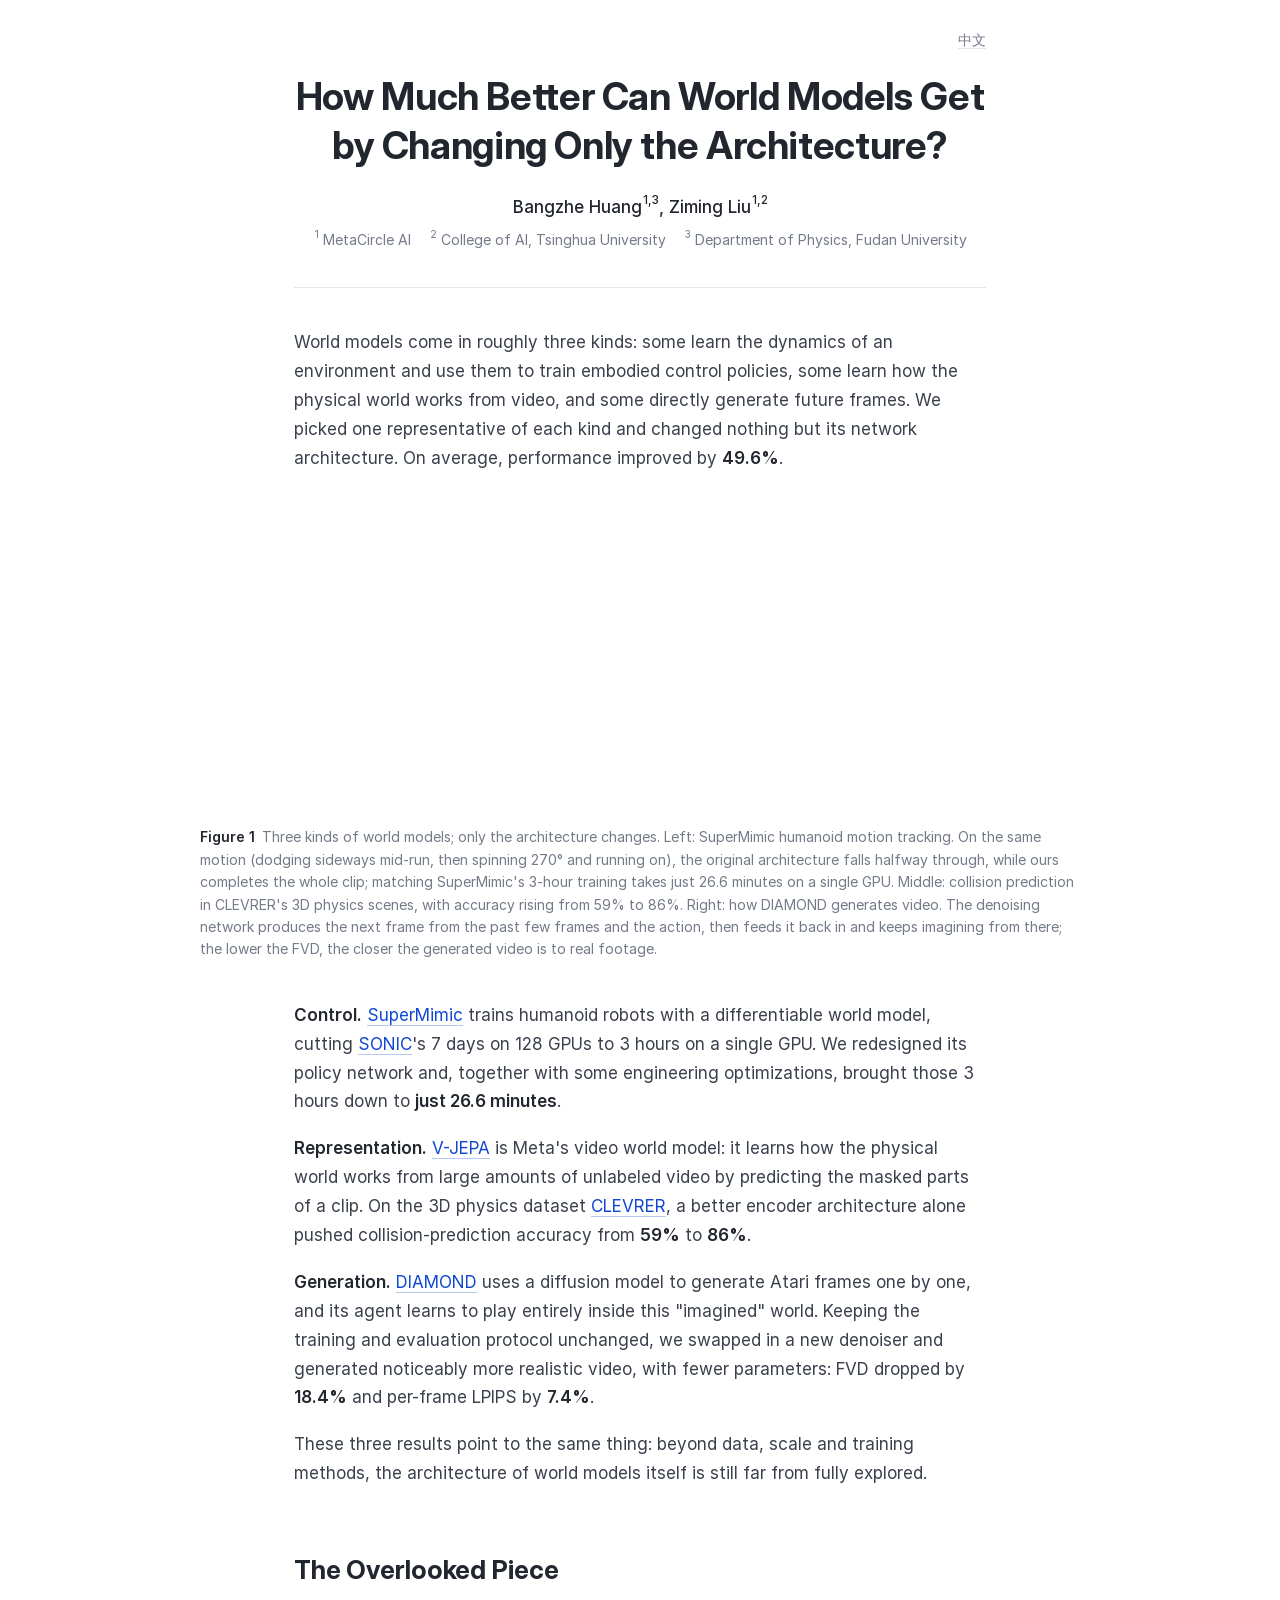
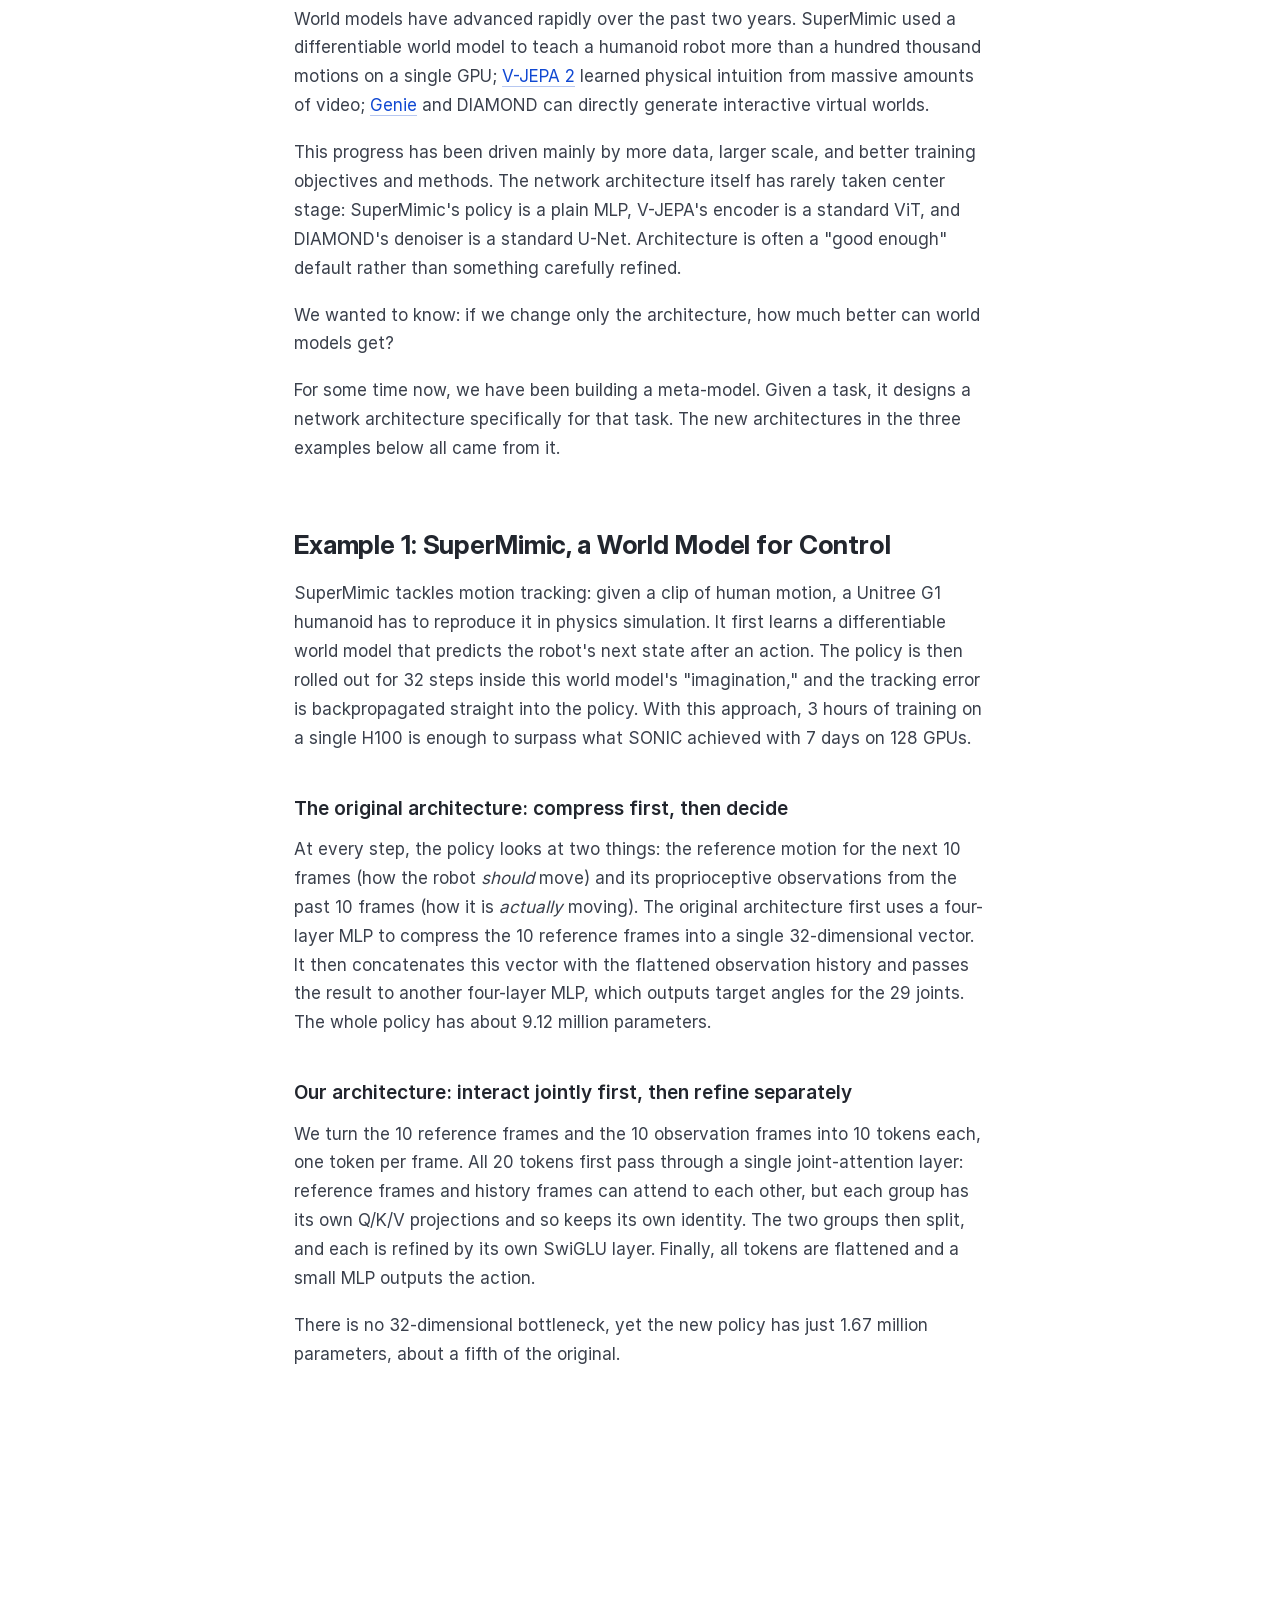
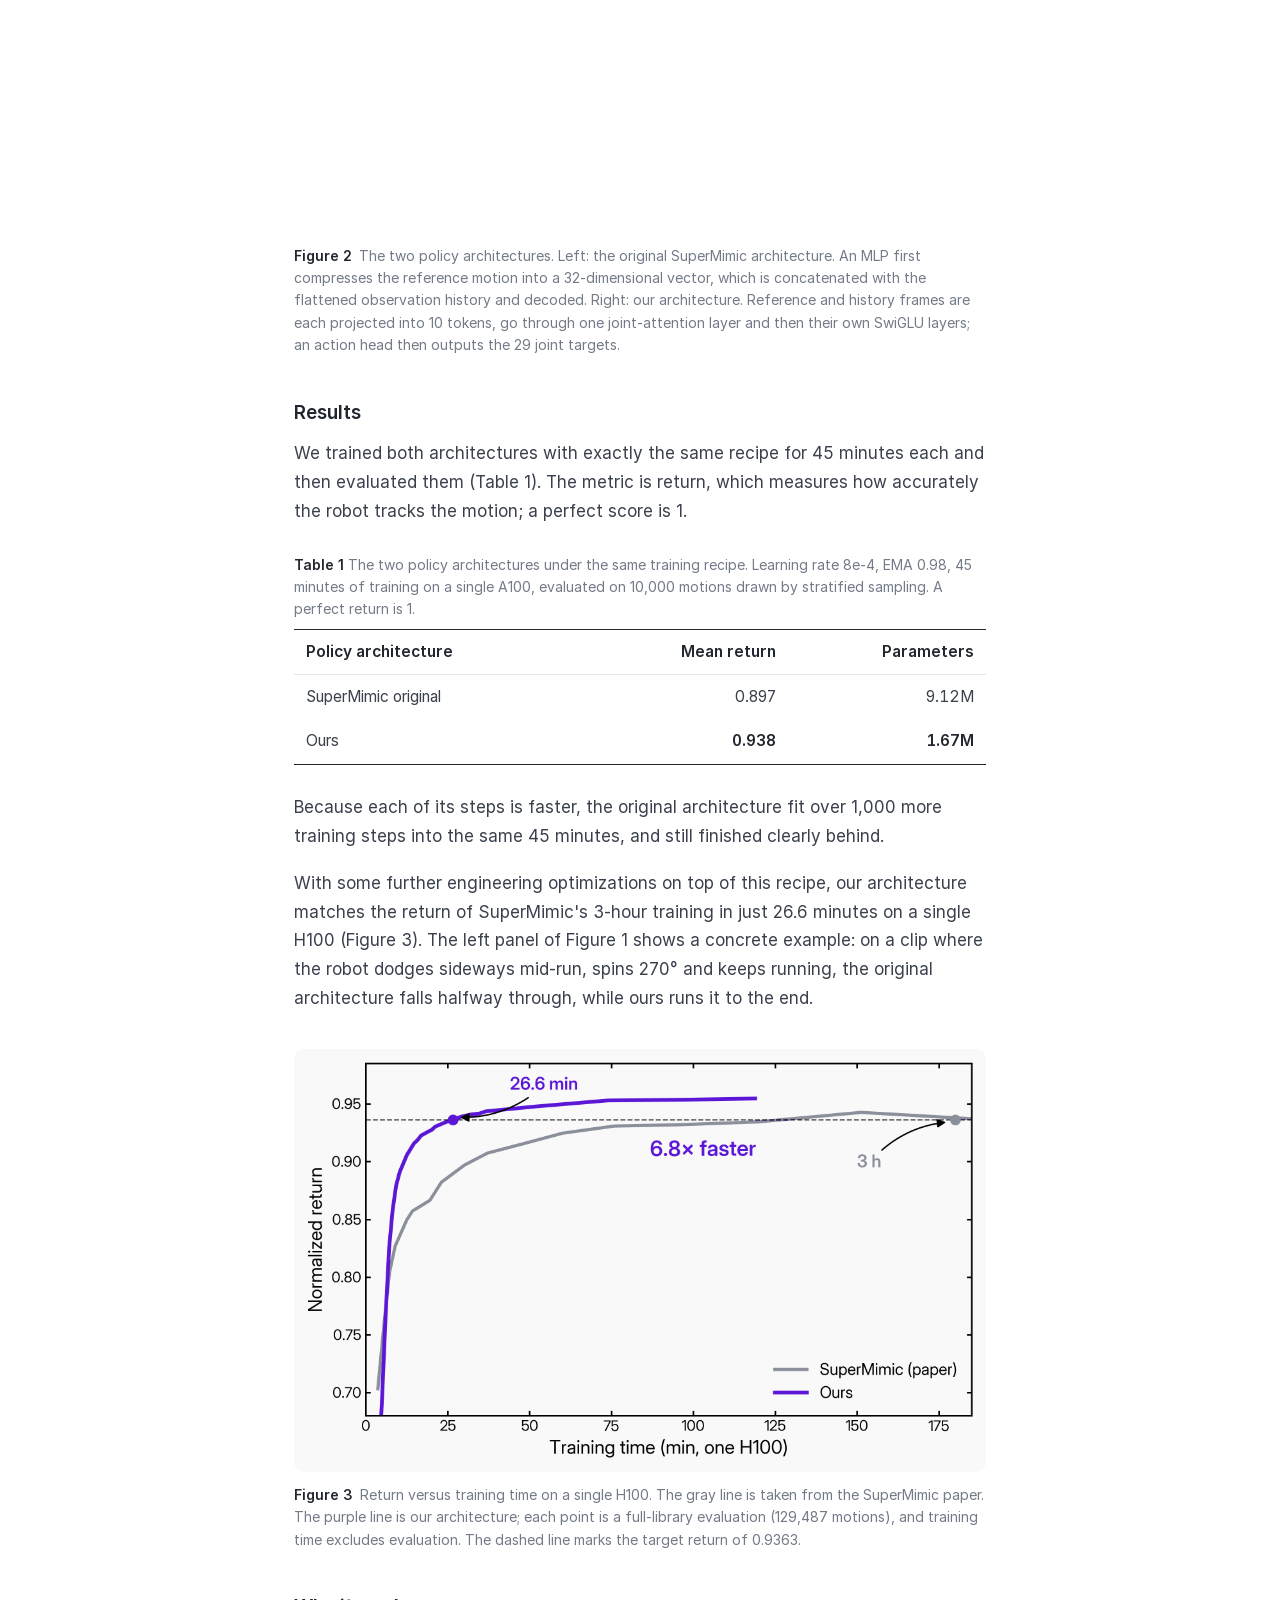
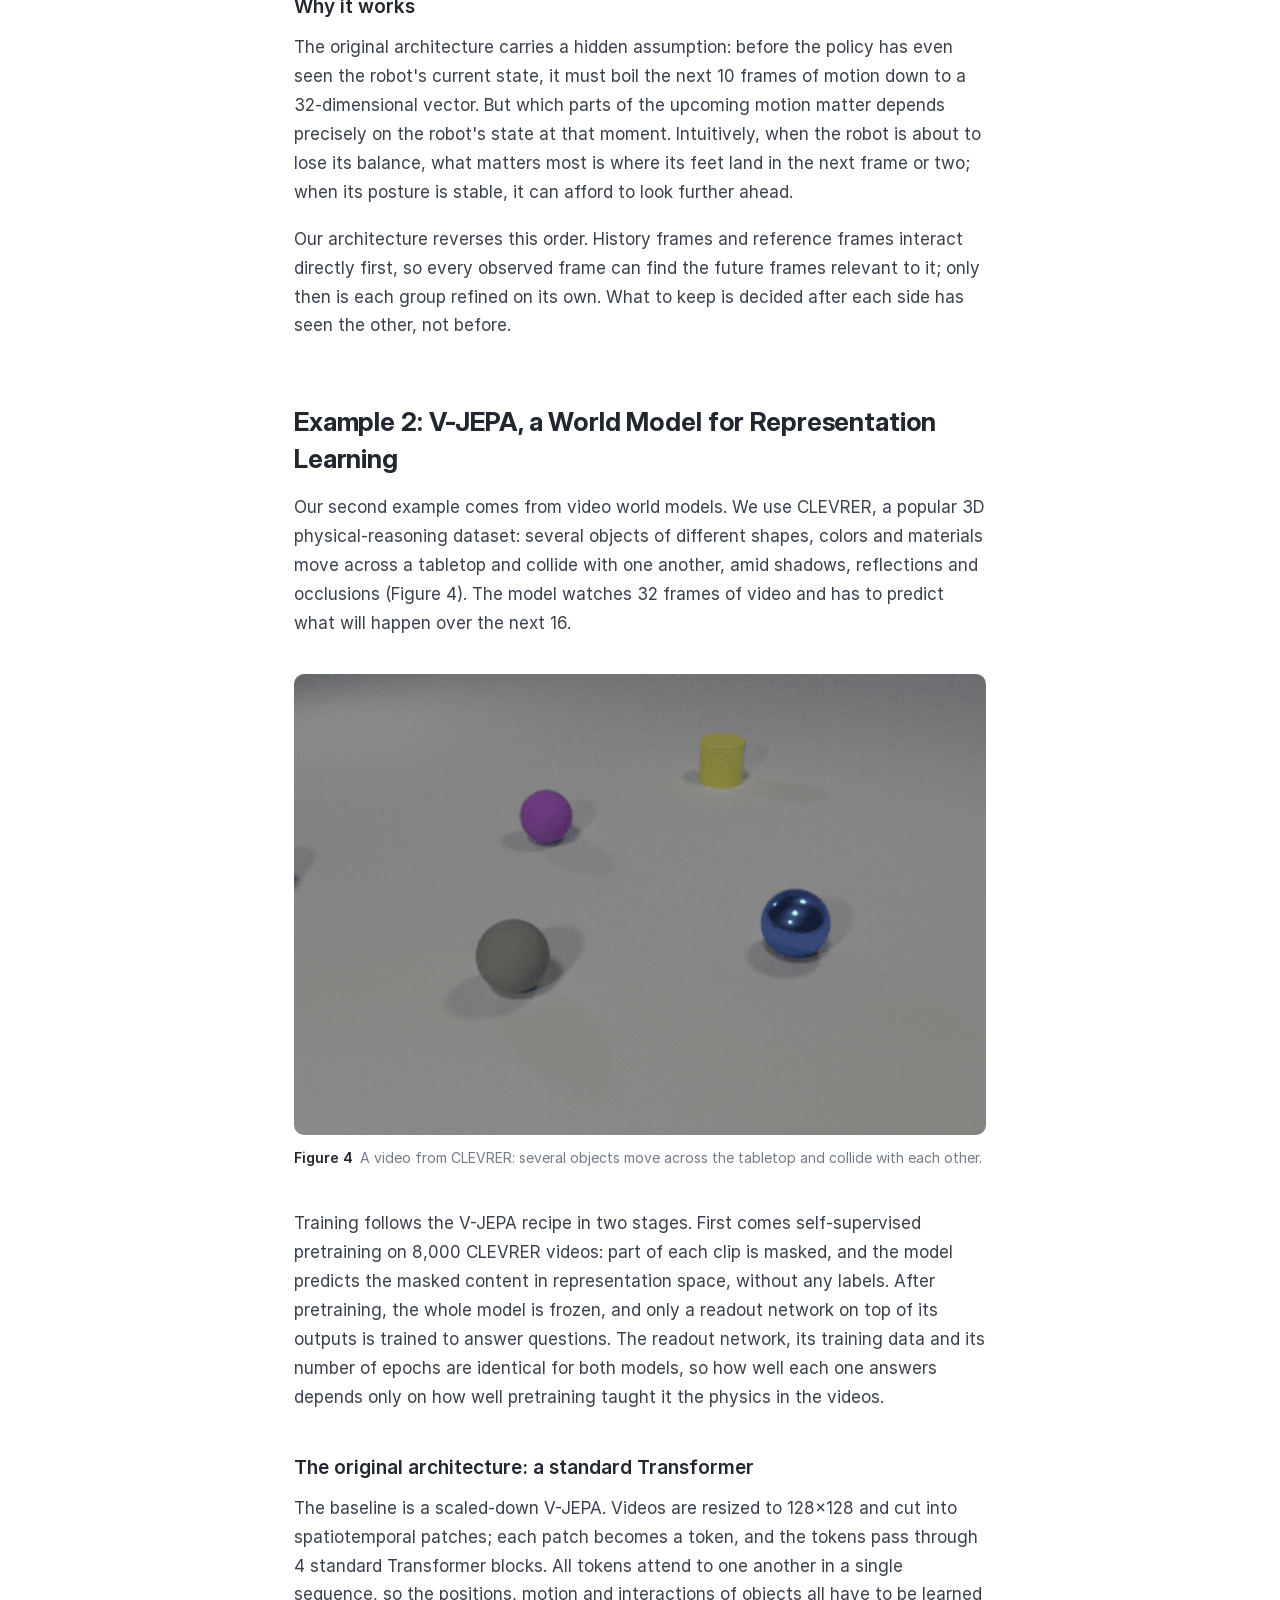
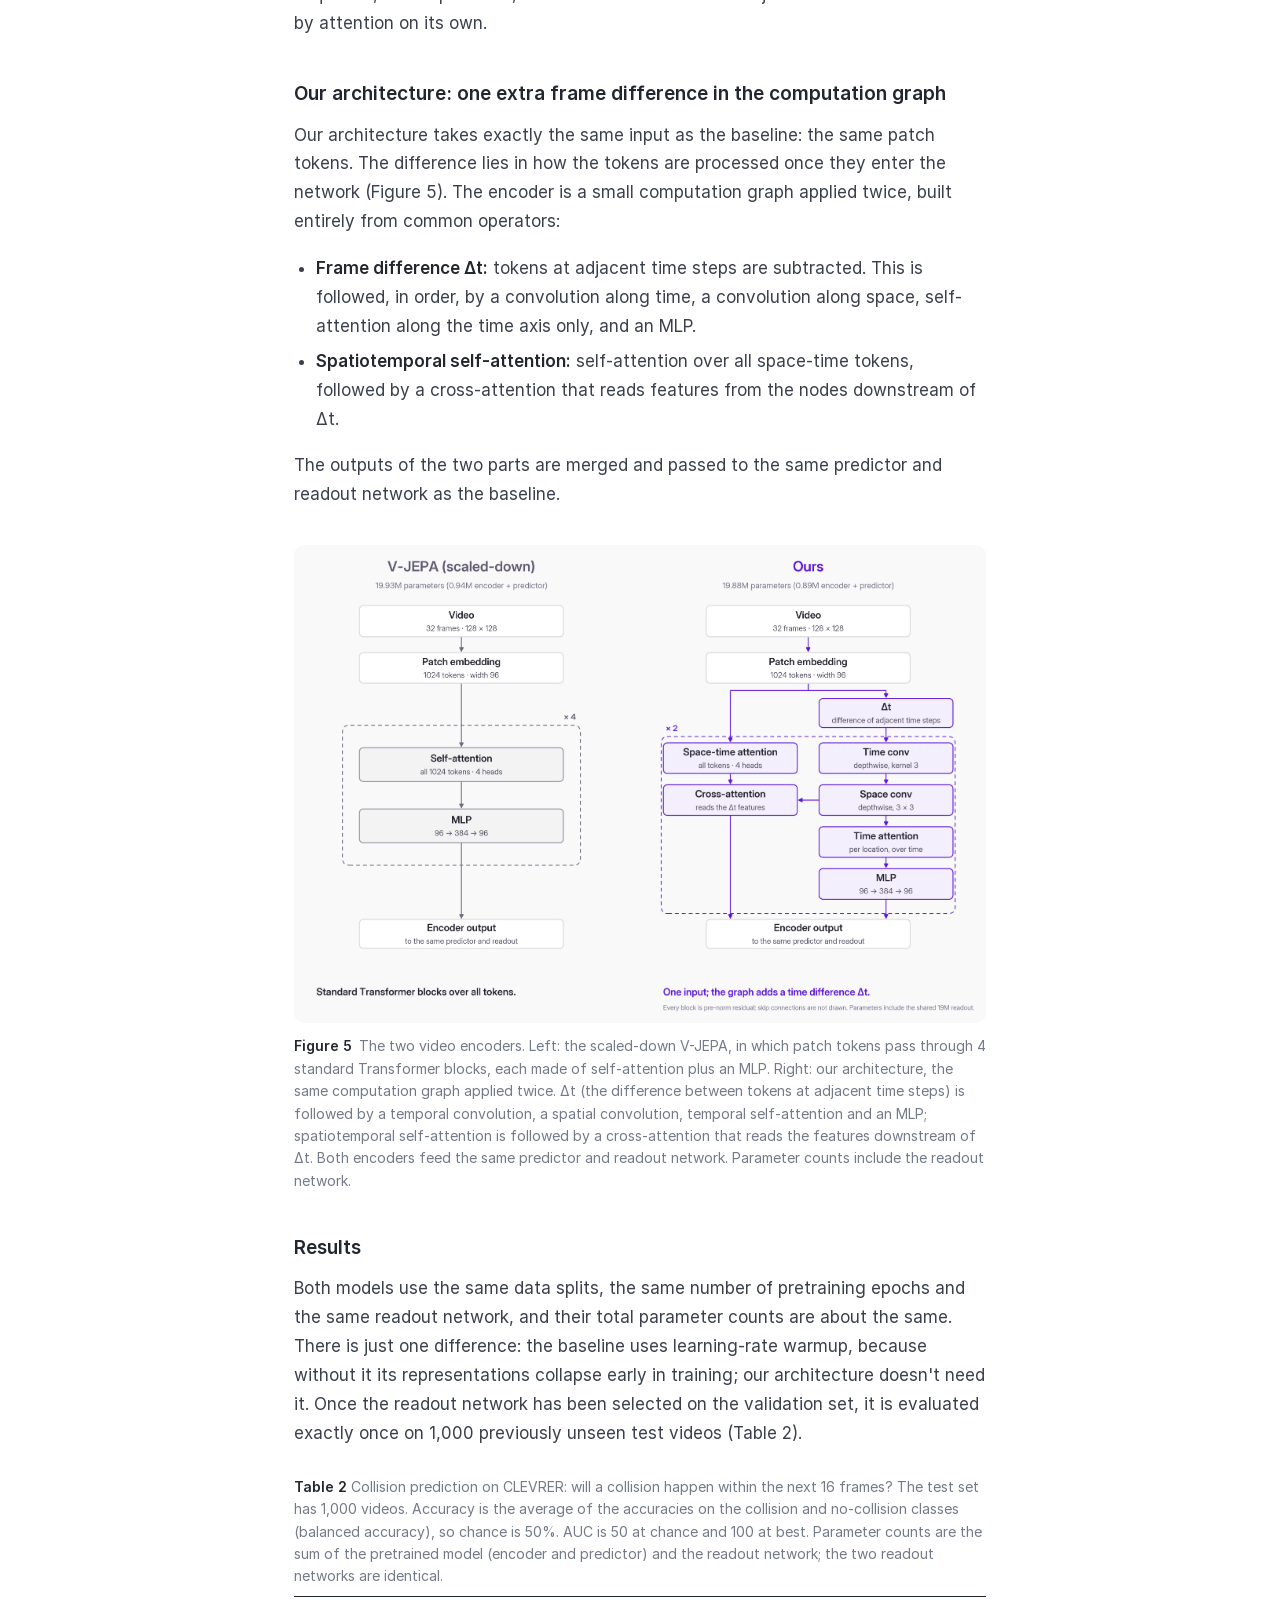
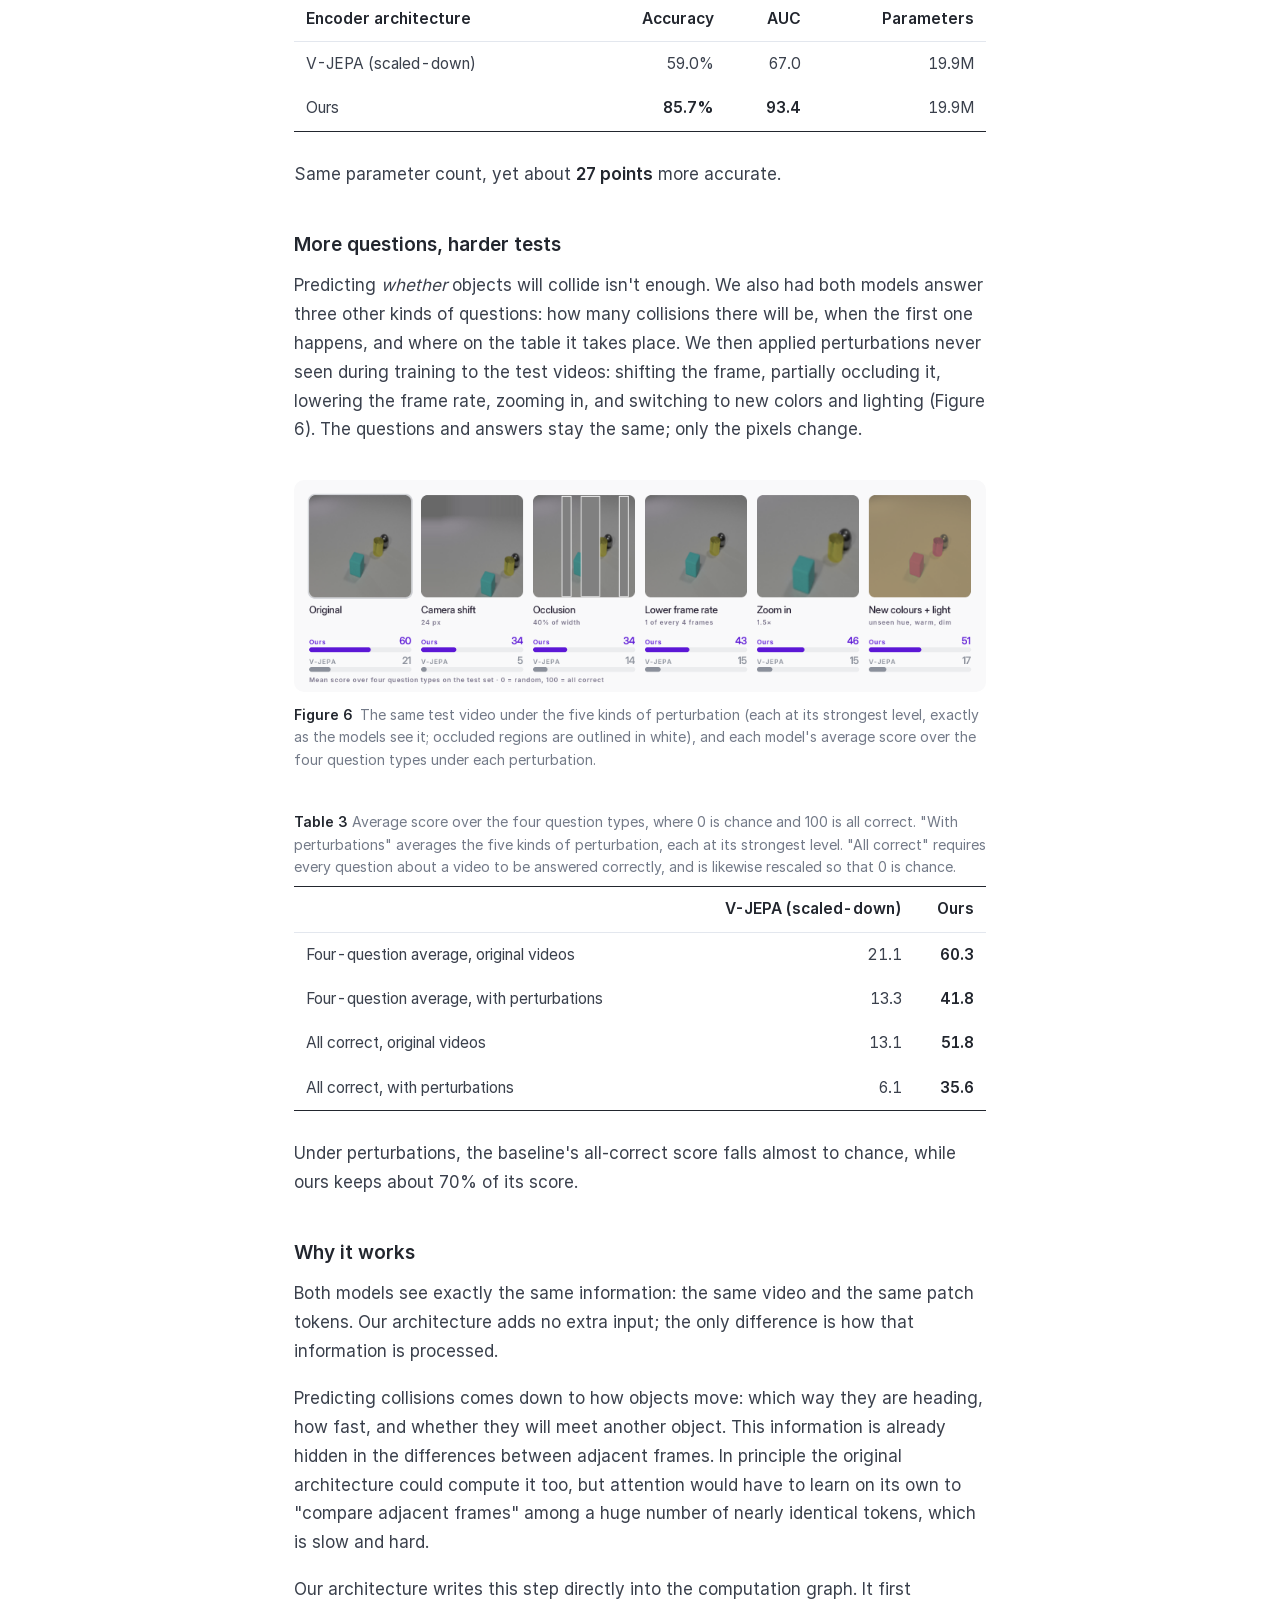
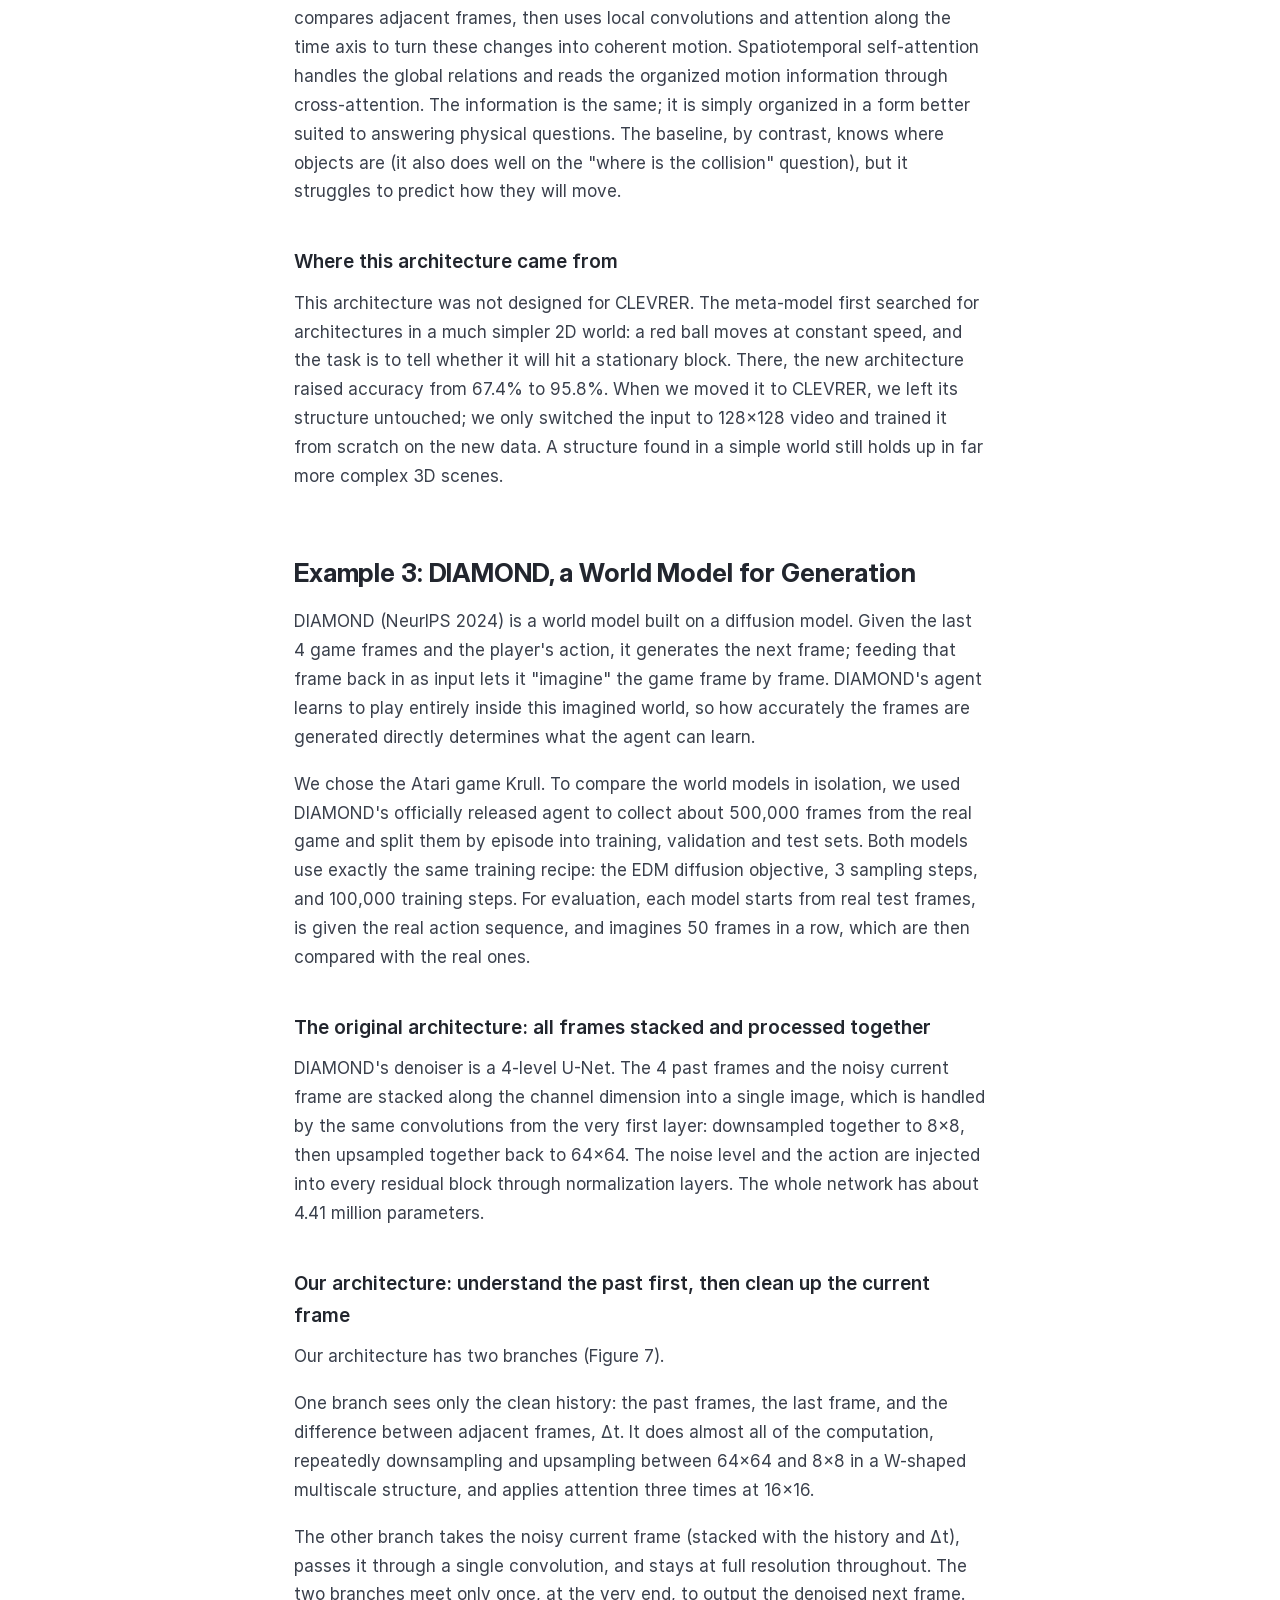
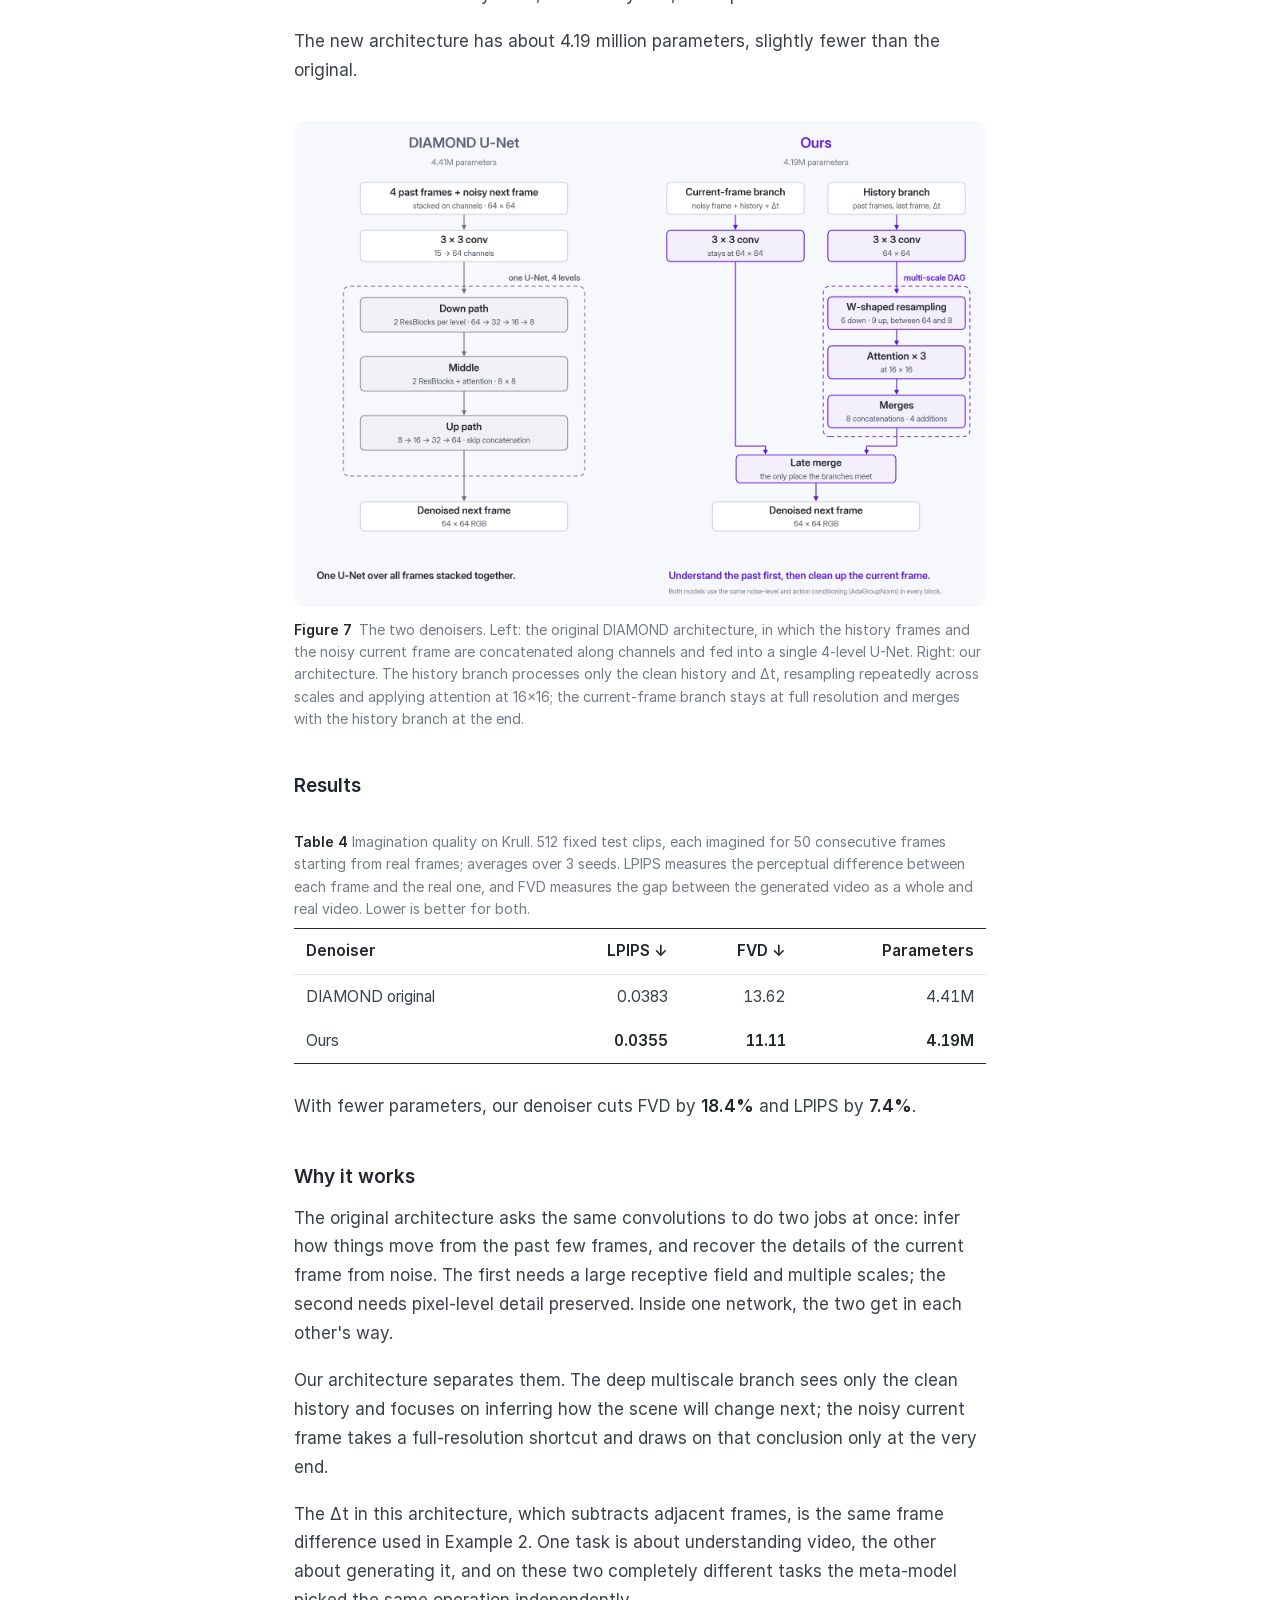
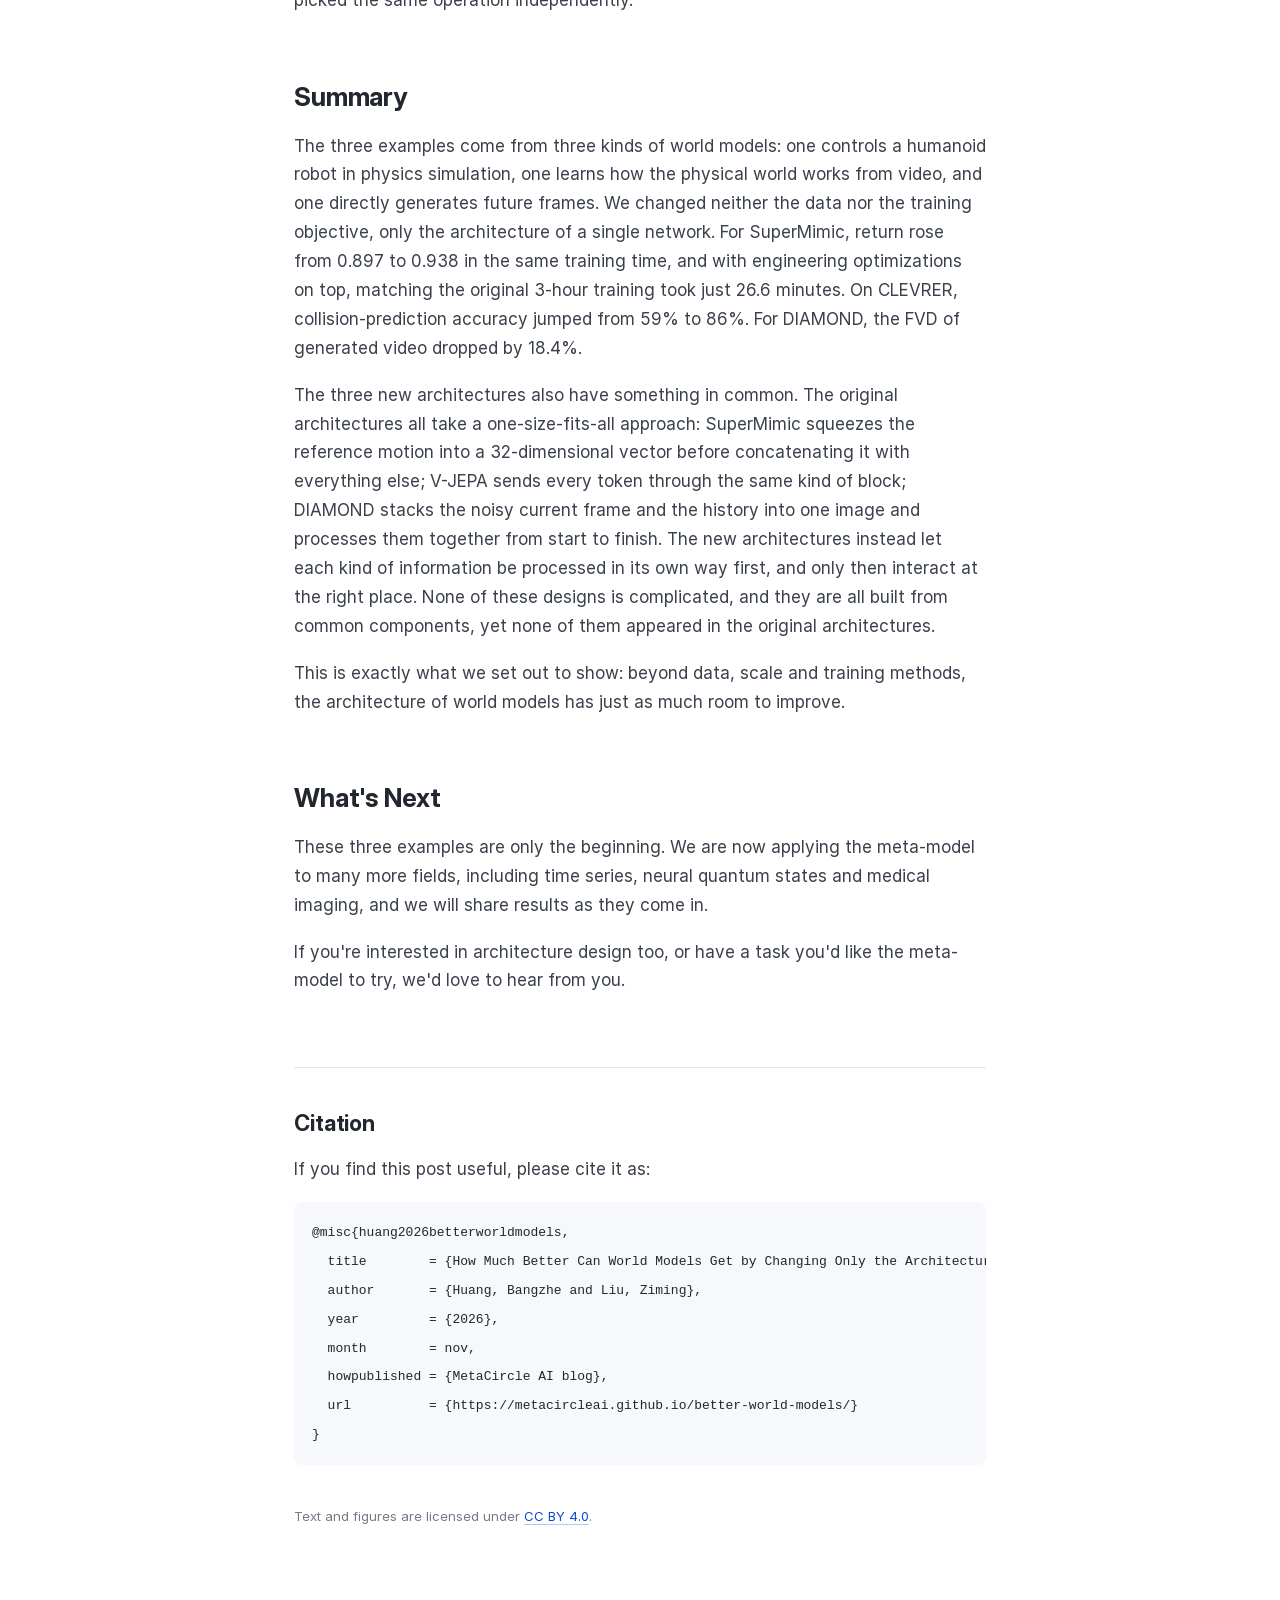
==== index.html @ 1bab460e "Publish blog: How Much Better Can World Models Get by Changing Only the Architecture?" ====
<!doctype html>
<html lang="en">
<head>
<meta charset="utf-8">
<meta name="viewport" content="width=device-width, initial-scale=1">
<title>How Much Better Can World Models Get by Changing Only the Architecture?</title>
<meta name="description" content="World models come in roughly three kinds: some learn the dynamics of an environment and use them to train embodied control policies, some learn how the…">
<link rel="canonical" href="https://metacircleai.github.io/better-world-models/">
<link rel="alternate" hreflang="en" href="https://metacircleai.github.io/better-world-models/">
<link rel="alternate" hreflang="zh-CN" href="https://metacircleai.github.io/better-world-models/zh/">
<meta property="og:type" content="article">
<meta property="og:url" content="https://metacircleai.github.io/better-world-models/">
<meta property="og:title" content="How Much Better Can World Models Get by Changing Only the Architecture?">
<meta property="og:description" content="World models come in roughly three kinds: some learn the dynamics of an environment and use them to train embodied control policies, some learn how the…">
<meta property="og:image" content="https://metacircleai.github.io/better-world-models/assets/social.png">
<meta property="og:image:width" content="1200">
<meta property="og:image:height" content="630">
<meta name="twitter:card" content="summary_large_image">
<link rel="stylesheet" href="assets/style.css">
</head>
<body>
<main class="post">
<nav class="lang-switch"><a href="zh/" hreflang="zh-CN">中文</a></nav>
<header class="post-header">
<h1>How Much Better Can World Models Get by Changing Only the Architecture?</h1>
<p class="authors">Bangzhe Huang<sup>1,3</sup>, Ziming Liu<sup>1,2</sup></p>
<p class="affils"><span><sup>1</sup> MetaCircle AI</span><span><sup>2</sup> College of AI, Tsinghua University</span><span><sup>3</sup> Department of Physics, Fudan University</span></p>
</header>
<p>World models come in roughly three kinds: some learn the dynamics of an environment and use them to train embodied control policies, some learn how the physical world works from video, and some directly generate future frames. We picked one representative of each kind and changed nothing but its network architecture. On average, performance improved by <strong>49.6%</strong>.</p>
<figure class="fig wide"><picture><source media="(max-width: 900px)" srcset="figures/m/hero_cards_v1_3200.jpg"><img src="figures/hero_cards_v1_3200.png" alt="Figure 1" decoding="async"></picture><figcaption><b>Figure 1</b>&ensp;Three kinds of world models; only the architecture changes. Left: SuperMimic humanoid motion tracking. On the same motion (dodging sideways mid-run, then spinning 270° and running on), the original architecture falls halfway through, while ours completes the whole clip; matching SuperMimic&#x27;s 3-hour training takes just 26.6 minutes on a single GPU. Middle: collision prediction in CLEVRER&#x27;s 3D physics scenes, with accuracy rising from 59% to 86%. Right: how DIAMOND generates video. The denoising network produces the next frame from the past few frames and the action, then feeds it back in and keeps imagining from there; the lower the FVD, the closer the generated video is to real footage.</figcaption></figure>

<p><strong>Control.</strong> <a target="_blank" rel="noopener" href="https://arxiv.org/abs/2610.28480">SuperMimic</a> trains humanoid robots with a differentiable world model, cutting <a target="_blank" rel="noopener" href="https://arxiv.org/abs/2511.07820">SONIC</a>'s 7 days on 128 GPUs to 3 hours on a single GPU. We redesigned its policy network and, together with some engineering optimizations, brought those 3 hours down to <strong>just 26.6 minutes</strong>.</p>
<p><strong>Representation.</strong> <a target="_blank" rel="noopener" href="https://arxiv.org/abs/2404.08471">V-JEPA</a> is Meta's video world model: it learns how the physical world works from large amounts of unlabeled video by predicting the masked parts of a clip. On the 3D physics dataset <a target="_blank" rel="noopener" href="https://arxiv.org/abs/1910.01442">CLEVRER</a>, a better encoder architecture alone pushed collision-prediction accuracy from <strong>59%</strong> to <strong>86%</strong>.</p>
<p><strong>Generation.</strong> <a target="_blank" rel="noopener" href="https://arxiv.org/abs/2405.12399">DIAMOND</a> uses a diffusion model to generate Atari frames one by one, and its agent learns to play entirely inside this "imagined" world. Keeping the training and evaluation protocol unchanged, we swapped in a new denoiser and generated noticeably more realistic video, with fewer parameters: FVD dropped by <strong>18.4%</strong> and per-frame LPIPS by <strong>7.4%</strong>.</p>
<p>These three results point to the same thing: beyond data, scale and training methods, the architecture of world models itself is still far from fully explored.</p>
<h2>The Overlooked Piece</h2>
<p>World models have advanced rapidly over the past two years. SuperMimic used a differentiable world model to teach a humanoid robot more than a hundred thousand motions on a single GPU; <a target="_blank" rel="noopener" href="https://arxiv.org/abs/2506.09985">V-JEPA 2</a> learned physical intuition from massive amounts of video; <a target="_blank" rel="noopener" href="https://arxiv.org/abs/2402.15391">Genie</a> and DIAMOND can directly generate interactive virtual worlds.</p>
<p>This progress has been driven mainly by more data, larger scale, and better training objectives and methods. The network architecture itself has rarely taken center stage: SuperMimic's policy is a plain MLP, V-JEPA's encoder is a standard ViT, and DIAMOND's denoiser is a standard U-Net. Architecture is often a "good enough" default rather than something carefully refined.</p>
<p>We wanted to know: if we change only the architecture, how much better can world models get?</p>
<p>For some time now, we have been building a meta-model. Given a task, it designs a network architecture specifically for that task. The new architectures in the three examples below all came from it.</p>
<h2>Example 1: SuperMimic, a World Model for Control</h2>
<p>SuperMimic tackles motion tracking: given a clip of human motion, a Unitree G1 humanoid has to reproduce it in physics simulation. It first learns a differentiable world model that predicts the robot's next state after an action. The policy is then rolled out for 32 steps inside this world model's "imagination," and the tracking error is backpropagated straight into the policy. With this approach, 3 hours of training on a single H100 is enough to surpass what SONIC achieved with 7 days on 128 GPUs.</p>
<h3>The original architecture: compress first, then decide</h3>
<p>At every step, the policy looks at two things: the reference motion for the next 10 frames (how the robot <em>should</em> move) and its proprioceptive observations from the past 10 frames (how it is <em>actually</em> moving). The original architecture first uses a four-layer MLP to compress the 10 reference frames into a single 32-dimensional vector. It then concatenates this vector with the flattened observation history and passes the result to another four-layer MLP, which outputs target angles for the 29 joints. The whole policy has about 9.12 million parameters.</p>
<h3>Our architecture: interact jointly first, then refine separately</h3>
<p>We turn the 10 reference frames and the 10 observation frames into 10 tokens each, one token per frame. All 20 tokens first pass through a single joint-attention layer: reference frames and history frames can attend to each other, but each group has its own Q/K/V projections and so keeps its own identity. The two groups then split, and each is refined by its own SwiGLU layer. Finally, all tokens are flattened and a small MLP outputs the action.</p>
<p>There is no 32-dimensional bottleneck, yet the new policy has just 1.67 million parameters, about a fifth of the original.</p>
<figure class="fig"><picture><source media="(max-width: 900px)" srcset="figures/m/supermimic_architecture.jpg"><img src="figures/supermimic_architecture.png" alt="Figure 2" loading="lazy" decoding="async"></picture><figcaption><b>Figure 2</b>&ensp;The two policy architectures. Left: the original SuperMimic architecture. An MLP first compresses the reference motion into a 32-dimensional vector, which is concatenated with the flattened observation history and decoded. Right: our architecture. Reference and history frames are each projected into 10 tokens, go through one joint-attention layer and then their own SwiGLU layers; an action head then outputs the 29 joint targets.</figcaption></figure>

<h3>Results</h3>
<p>We trained both architectures with exactly the same recipe for 45 minutes each and then evaluated them (Table 1). The metric is return, which measures how accurately the robot tracks the motion; a perfect score is 1.</p>
<p class="table-caption"><strong>Table 1</strong> The two policy architectures under the same training recipe. Learning rate 8e-4, EMA 0.98, 45 minutes of training on a single A100, evaluated on 10,000 motions drawn by stratified sampling. A perfect return is 1.</p>
<div class="table-wrap"><table>
<thead>
<tr>
<th style="text-align: left;">Policy architecture</th>
<th style="text-align: right;">Mean return</th>
<th style="text-align: right;">Parameters</th>
</tr>
</thead>
<tbody>
<tr>
<td style="text-align: left;">SuperMimic original</td>
<td style="text-align: right;">0.897</td>
<td style="text-align: right;">9.12M</td>
</tr>
<tr>
<td style="text-align: left;">Ours</td>
<td style="text-align: right;"><strong>0.938</strong></td>
<td style="text-align: right;"><strong>1.67M</strong></td>
</tr>
</tbody>
</table></div>
<p>Because each of its steps is faster, the original architecture fit over 1,000 more training steps into the same 45 minutes, and still finished clearly behind.</p>
<p>With some further engineering optimizations on top of this recipe, our architecture matches the return of SuperMimic's 3-hour training in just 26.6 minutes on a single H100 (Figure 3). The left panel of Figure 1 shows a concrete example: on a clip where the robot dodges sideways mid-run, spins 270° and keeps running, the original architecture falls halfway through, while ours runs it to the end.</p>
<figure class="fig"><picture><source media="(max-width: 900px)" srcset="figures/m/supermimic_speed_curve.jpg"><img src="figures/supermimic_speed_curve.png" alt="Figure 3" loading="lazy" decoding="async"></picture><figcaption><b>Figure 3</b>&ensp;Return versus training time on a single H100. The gray line is taken from the SuperMimic paper. The purple line is our architecture; each point is a full-library evaluation (129,487 motions), and training time excludes evaluation. The dashed line marks the target return of 0.9363.</figcaption></figure>

<h3>Why it works</h3>
<p>The original architecture carries a hidden assumption: before the policy has even seen the robot's current state, it must boil the next 10 frames of motion down to a 32-dimensional vector. But which parts of the upcoming motion matter depends precisely on the robot's state at that moment. Intuitively, when the robot is about to lose its balance, what matters most is where its feet land in the next frame or two; when its posture is stable, it can afford to look further ahead.</p>
<p>Our architecture reverses this order. History frames and reference frames interact directly first, so every observed frame can find the future frames relevant to it; only then is each group refined on its own. What to keep is decided after each side has seen the other, not before.</p>
<h2>Example 2: V-JEPA, a World Model for Representation Learning</h2>
<p>Our second example comes from video world models. We use CLEVRER, a popular 3D physical-reasoning dataset: several objects of different shapes, colors and materials move across a tabletop and collide with one another, amid shadows, reflections and occlusions (Figure 4). The model watches 32 frames of video and has to predict what will happen over the next 16.</p>
<figure class="fig"><picture><source media="(max-width: 900px)" srcset="figures/m/clevrer_scene.gif"><img src="figures/clevrer_scene.gif" alt="Figure 4" loading="lazy" decoding="async"></picture><figcaption><b>Figure 4</b>&ensp;A video from CLEVRER: several objects move across the tabletop and collide with each other.</figcaption></figure>

<p>Training follows the V-JEPA recipe in two stages. First comes self-supervised pretraining on 8,000 CLEVRER videos: part of each clip is masked, and the model predicts the masked content in representation space, without any labels. After pretraining, the whole model is frozen, and only a readout network on top of its outputs is trained to answer questions. The readout network, its training data and its number of epochs are identical for both models, so how well each one answers depends only on how well pretraining taught it the physics in the videos.</p>
<h3>The original architecture: a standard Transformer</h3>
<p>The baseline is a scaled-down V-JEPA. Videos are resized to 128×128 and cut into spatiotemporal patches; each patch becomes a token, and the tokens pass through 4 standard Transformer blocks. All tokens attend to one another in a single sequence, so the positions, motion and interactions of objects all have to be learned by attention on its own.</p>
<h3>Our architecture: one extra frame difference in the computation graph</h3>
<p>Our architecture takes exactly the same input as the baseline: the same patch tokens. The difference lies in how the tokens are processed once they enter the network (Figure 5). The encoder is a small computation graph applied twice, built entirely from common operators:</p>
<ul>
<li><strong>Frame difference Δt:</strong> tokens at adjacent time steps are subtracted. This is followed, in order, by a convolution along time, a convolution along space, self-attention along the time axis only, and an MLP.</li>
<li><strong>Spatiotemporal self-attention:</strong> self-attention over all space-time tokens, followed by a cross-attention that reads features from the nodes downstream of Δt.</li>
</ul>
<p>The outputs of the two parts are merged and passed to the same predictor and readout network as the baseline.</p>
<figure class="fig"><picture><source media="(max-width: 900px)" srcset="figures/m/clevrer_architecture.jpg"><img src="figures/clevrer_architecture.png" alt="Figure 5" loading="lazy" decoding="async"></picture><figcaption><b>Figure 5</b>&ensp;The two video encoders. Left: the scaled-down V-JEPA, in which patch tokens pass through 4 standard Transformer blocks, each made of self-attention plus an MLP. Right: our architecture, the same computation graph applied twice. Δt (the difference between tokens at adjacent time steps) is followed by a temporal convolution, a spatial convolution, temporal self-attention and an MLP; spatiotemporal self-attention is followed by a cross-attention that reads the features downstream of Δt. Both encoders feed the same predictor and readout network. Parameter counts include the readout network.</figcaption></figure>

<h3>Results</h3>
<p>Both models use the same data splits, the same number of pretraining epochs and the same readout network, and their total parameter counts are about the same. There is just one difference: the baseline uses learning-rate warmup, because without it its representations collapse early in training; our architecture doesn't need it. Once the readout network has been selected on the validation set, it is evaluated exactly once on 1,000 previously unseen test videos (Table 2).</p>
<p class="table-caption"><strong>Table 2</strong> Collision prediction on CLEVRER: will a collision happen within the next 16 frames? The test set has 1,000 videos. Accuracy is the average of the accuracies on the collision and no-collision classes (balanced accuracy), so chance is 50%. AUC is 50 at chance and 100 at best. Parameter counts are the sum of the pretrained model (encoder and predictor) and the readout network; the two readout networks are identical.</p>
<div class="table-wrap"><table>
<thead>
<tr>
<th style="text-align: left;">Encoder architecture</th>
<th style="text-align: right;">Accuracy</th>
<th style="text-align: right;">AUC</th>
<th style="text-align: right;">Parameters</th>
</tr>
</thead>
<tbody>
<tr>
<td style="text-align: left;">V-JEPA (scaled-down)</td>
<td style="text-align: right;">59.0%</td>
<td style="text-align: right;">67.0</td>
<td style="text-align: right;">19.9M</td>
</tr>
<tr>
<td style="text-align: left;">Ours</td>
<td style="text-align: right;"><strong>85.7%</strong></td>
<td style="text-align: right;"><strong>93.4</strong></td>
<td style="text-align: right;">19.9M</td>
</tr>
</tbody>
</table></div>
<p>Same parameter count, yet about <strong>27 points</strong> more accurate.</p>
<h3>More questions, harder tests</h3>
<p>Predicting <em>whether</em> objects will collide isn't enough. We also had both models answer three other kinds of questions: how many collisions there will be, when the first one happens, and where on the table it takes place. We then applied perturbations never seen during training to the test videos: shifting the frame, partially occluding it, lowering the frame rate, zooming in, and switching to new colors and lighting (Figure 6). The questions and answers stay the same; only the pixels change.</p>
<figure class="fig"><picture><source media="(max-width: 900px)" srcset="figures/m/clevrer_ood.jpg"><img src="figures/clevrer_ood.png" alt="Figure 6" loading="lazy" decoding="async"></picture><figcaption><b>Figure 6</b>&ensp;The same test video under the five kinds of perturbation (each at its strongest level, exactly as the models see it; occluded regions are outlined in white), and each model&#x27;s average score over the four question types under each perturbation.</figcaption></figure>

<p class="table-caption"><strong>Table 3</strong> Average score over the four question types, where 0 is chance and 100 is all correct. "With perturbations" averages the five kinds of perturbation, each at its strongest level. "All correct" requires every question about a video to be answered correctly, and is likewise rescaled so that 0 is chance.</p>
<div class="table-wrap"><table>
<thead>
<tr>
<th style="text-align: left;"></th>
<th style="text-align: right;">V-JEPA (scaled-down)</th>
<th style="text-align: right;">Ours</th>
</tr>
</thead>
<tbody>
<tr>
<td style="text-align: left;">Four-question average, original videos</td>
<td style="text-align: right;">21.1</td>
<td style="text-align: right;"><strong>60.3</strong></td>
</tr>
<tr>
<td style="text-align: left;">Four-question average, with perturbations</td>
<td style="text-align: right;">13.3</td>
<td style="text-align: right;"><strong>41.8</strong></td>
</tr>
<tr>
<td style="text-align: left;">All correct, original videos</td>
<td style="text-align: right;">13.1</td>
<td style="text-align: right;"><strong>51.8</strong></td>
</tr>
<tr>
<td style="text-align: left;">All correct, with perturbations</td>
<td style="text-align: right;">6.1</td>
<td style="text-align: right;"><strong>35.6</strong></td>
</tr>
</tbody>
</table></div>
<p>Under perturbations, the baseline's all-correct score falls almost to chance, while ours keeps about 70% of its score.</p>
<h3>Why it works</h3>
<p>Both models see exactly the same information: the same video and the same patch tokens. Our architecture adds no extra input; the only difference is how that information is processed.</p>
<p>Predicting collisions comes down to how objects move: which way they are heading, how fast, and whether they will meet another object. This information is already hidden in the differences between adjacent frames. In principle the original architecture could compute it too, but attention would have to learn on its own to "compare adjacent frames" among a huge number of nearly identical tokens, which is slow and hard.</p>
<p>Our architecture writes this step directly into the computation graph. It first compares adjacent frames, then uses local convolutions and attention along the time axis to turn these changes into coherent motion. Spatiotemporal self-attention handles the global relations and reads the organized motion information through cross-attention. The information is the same; it is simply organized in a form better suited to answering physical questions. The baseline, by contrast, knows where objects are (it also does well on the "where is the collision" question), but it struggles to predict how they will move.</p>
<h3>Where this architecture came from</h3>
<p>This architecture was not designed for CLEVRER. The meta-model first searched for architectures in a much simpler 2D world: a red ball moves at constant speed, and the task is to tell whether it will hit a stationary block. There, the new architecture raised accuracy from 67.4% to 95.8%. When we moved it to CLEVRER, we left its structure untouched; we only switched the input to 128×128 video and trained it from scratch on the new data. A structure found in a simple world still holds up in far more complex 3D scenes.</p>
<h2>Example 3: DIAMOND, a World Model for Generation</h2>
<p>DIAMOND (NeurIPS 2024) is a world model built on a diffusion model. Given the last 4 game frames and the player's action, it generates the next frame; feeding that frame back in as input lets it "imagine" the game frame by frame. DIAMOND's agent learns to play entirely inside this imagined world, so how accurately the frames are generated directly determines what the agent can learn.</p>
<p>We chose the Atari game Krull. To compare the world models in isolation, we used DIAMOND's officially released agent to collect about 500,000 frames from the real game and split them by episode into training, validation and test sets. Both models use exactly the same training recipe: the EDM diffusion objective, 3 sampling steps, and 100,000 training steps. For evaluation, each model starts from real test frames, is given the real action sequence, and imagines 50 frames in a row, which are then compared with the real ones.</p>
<h3>The original architecture: all frames stacked and processed together</h3>
<p>DIAMOND's denoiser is a 4-level U-Net. The 4 past frames and the noisy current frame are stacked along the channel dimension into a single image, which is handled by the same convolutions from the very first layer: downsampled together to 8×8, then upsampled together back to 64×64. The noise level and the action are injected into every residual block through normalization layers. The whole network has about 4.41 million parameters.</p>
<h3>Our architecture: understand the past first, then clean up the current frame</h3>
<p>Our architecture has two branches (Figure 7).</p>
<p>One branch sees only the clean history: the past frames, the last frame, and the difference between adjacent frames, Δt. It does almost all of the computation, repeatedly downsampling and upsampling between 64×64 and 8×8 in a W-shaped multiscale structure, and applies attention three times at 16×16.</p>
<p>The other branch takes the noisy current frame (stacked with the history and Δt), passes it through a single convolution, and stays at full resolution throughout. The two branches meet only once, at the very end, to output the denoised next frame.</p>
<p>The new architecture has about 4.19 million parameters, slightly fewer than the original.</p>
<figure class="fig"><picture><source media="(max-width: 900px)" srcset="figures/m/diamond_architecture.jpg"><img src="figures/diamond_architecture.png" alt="Figure 7" loading="lazy" decoding="async"></picture><figcaption><b>Figure 7</b>&ensp;The two denoisers. Left: the original DIAMOND architecture, in which the history frames and the noisy current frame are concatenated along channels and fed into a single 4-level U-Net. Right: our architecture. The history branch processes only the clean history and Δt, resampling repeatedly across scales and applying attention at 16×16; the current-frame branch stays at full resolution and merges with the history branch at the end.</figcaption></figure>

<h3>Results</h3>
<p class="table-caption"><strong>Table 4</strong> Imagination quality on Krull. 512 fixed test clips, each imagined for 50 consecutive frames starting from real frames; averages over 3 seeds. LPIPS measures the perceptual difference between each frame and the real one, and FVD measures the gap between the generated video as a whole and real video. Lower is better for both.</p>
<div class="table-wrap"><table>
<thead>
<tr>
<th style="text-align: left;">Denoiser</th>
<th style="text-align: right;">LPIPS ↓</th>
<th style="text-align: right;">FVD ↓</th>
<th style="text-align: right;">Parameters</th>
</tr>
</thead>
<tbody>
<tr>
<td style="text-align: left;">DIAMOND original</td>
<td style="text-align: right;">0.0383</td>
<td style="text-align: right;">13.62</td>
<td style="text-align: right;">4.41M</td>
</tr>
<tr>
<td style="text-align: left;">Ours</td>
<td style="text-align: right;"><strong>0.0355</strong></td>
<td style="text-align: right;"><strong>11.11</strong></td>
<td style="text-align: right;"><strong>4.19M</strong></td>
</tr>
</tbody>
</table></div>
<p>With fewer parameters, our denoiser cuts FVD by <strong>18.4%</strong> and LPIPS by <strong>7.4%</strong>.</p>
<h3>Why it works</h3>
<p>The original architecture asks the same convolutions to do two jobs at once: infer how things move from the past few frames, and recover the details of the current frame from noise. The first needs a large receptive field and multiple scales; the second needs pixel-level detail preserved. Inside one network, the two get in each other's way.</p>
<p>Our architecture separates them. The deep multiscale branch sees only the clean history and focuses on inferring how the scene will change next; the noisy current frame takes a full-resolution shortcut and draws on that conclusion only at the very end.</p>
<p>The Δt in this architecture, which subtracts adjacent frames, is the same frame difference used in Example 2. One task is about understanding video, the other about generating it, and on these two completely different tasks the meta-model picked the same operation independently.</p>
<h2>Summary</h2>
<p>The three examples come from three kinds of world models: one controls a humanoid robot in physics simulation, one learns how the physical world works from video, and one directly generates future frames. We changed neither the data nor the training objective, only the architecture of a single network. For SuperMimic, return rose from 0.897 to 0.938 in the same training time, and with engineering optimizations on top, matching the original 3-hour training took just 26.6 minutes. On CLEVRER, collision-prediction accuracy jumped from 59% to 86%. For DIAMOND, the FVD of generated video dropped by 18.4%.</p>
<p>The three new architectures also have something in common. The original architectures all take a one-size-fits-all approach: SuperMimic squeezes the reference motion into a 32-dimensional vector before concatenating it with everything else; V-JEPA sends every token through the same kind of block; DIAMOND stacks the noisy current frame and the history into one image and processes them together from start to finish. The new architectures instead let each kind of information be processed in its own way first, and only then interact at the right place. None of these designs is complicated, and they are all built from common components, yet none of them appeared in the original architectures.</p>
<p>This is exactly what we set out to show: beyond data, scale and training methods, the architecture of world models has just as much room to improve.</p>
<h2>What's Next</h2>
<p>These three examples are only the beginning. We are now applying the meta-model to many more fields, including time series, neural quantum states and medical imaging, and we will share results as they come in.</p>
<p>If you're interested in architecture design too, or have a task you'd like the meta-model to try, we'd love to hear from you.</p>
<section class="cite">
<h2>Citation</h2>
<p>If you find this post useful, please cite it as:</p>
<pre><code>@misc{huang2026betterworldmodels,
  title        = {How Much Better Can World Models Get by Changing Only the Architecture?},
  author       = {Huang, Bangzhe and Liu, Ziming},
  year         = {2026},
  month        = nov,
  howpublished = {MetaCircle AI blog},
  url          = {https://metacircleai.github.io/better-world-models/}
}</code></pre>
</section>
<footer class="post-footer"><p>Text and figures are licensed under <a href="https://creativecommons.org/licenses/by/4.0/">CC BY 4.0</a>.</p></footer>
</main>
</body>
</html>
---- assets/style.css ----
@font-face { font-family: "Inter"; src: url("fonts/Inter-Regular.woff2") format("woff2"); font-weight: 400; font-display: swap; }
@font-face { font-family: "Inter"; src: url("fonts/Inter-Medium.woff2") format("woff2"); font-weight: 500; font-display: swap; }
@font-face { font-family: "Inter"; src: url("fonts/Inter-SemiBold.woff2") format("woff2"); font-weight: 600; font-display: swap; }
@font-face { font-family: "Inter"; src: url("fonts/Inter-Bold.woff2") format("woff2"); font-weight: 700; font-display: swap; }
@font-face { font-family: "Inter Display"; src: url("fonts/InterDisplay-SemiBold.woff2") format("woff2"); font-weight: 600; font-display: swap; }
@font-face { font-family: "Inter Display"; src: url("fonts/InterDisplay-Bold.woff2") format("woff2"); font-weight: 700; font-display: swap; }

:root {
  --ink: #22262e; --text: #3a404c; --muted: #737a88; --line: #e3e7ee;
  --blue: #1048d2; --bg: #ffffff; --panel: #f6f8fb;
  --sans: "Inter", "PingFang SC", "Hiragino Sans GB", "Noto Sans SC", "Microsoft YaHei", system-ui, sans-serif;
  --display: "Inter Display", "Inter", "PingFang SC", "Hiragino Sans GB", "Noto Sans SC", "Microsoft YaHei", sans-serif;
}
* { box-sizing: border-box; }
html { -webkit-text-size-adjust: 100%; }
body { margin: 0; background: var(--bg); color: var(--text); font-family: var(--sans);
       font-size: 17px; line-height: 1.85; -webkit-font-smoothing: antialiased; }
.post { max-width: 740px; margin: 0 auto; padding: 72px 24px 120px; }

.post-header { text-align: center; padding-bottom: 36px; margin-bottom: 40px; border-bottom: 1px solid var(--line); }
.post-header h1 { font-family: var(--display); font-weight: 700; color: var(--ink);
                  font-size: 38px; line-height: 1.3; letter-spacing: -0.01em; margin: 0 0 22px; }
.authors { margin: 0 0 6px; font-size: 17px; font-weight: 500; color: var(--ink); }
.affils { margin: 0; font-size: 14px; color: var(--muted); display: flex; flex-wrap: wrap; justify-content: center; gap: 4px 18px; }
sup { font-size: 0.7em; line-height: 0; position: relative; top: -0.15em; margin-left: 1px; }

h2 { font-family: var(--display); font-weight: 700; color: var(--ink); font-size: 26px; line-height: 1.4;
     margin: 64px 0 16px; letter-spacing: -0.005em; }
h3 { font-weight: 600; color: var(--ink); font-size: 19px; margin: 40px 0 10px; }
p { margin: 0 0 18px; }
strong { color: var(--ink); font-weight: 600; }
ul { padding-left: 1.3em; margin: 0 0 18px; }
li { margin: 6px 0; }
a { color: var(--blue); text-decoration: none; border-bottom: 1px solid rgba(16, 72, 210, .3); }

.fig { margin: 36px 0 40px; }
.fig picture { display: block; }
.fig video { display: block; width: 100%; height: auto; border-radius: 10px; background: #e9ebee; }
.fig img { display: block; width: 100%; height: auto; border-radius: 10px; }
.fig.wide { margin-left: calc(50% - min(46vw, 440px)); margin-right: calc(50% - min(46vw, 440px)); }
figcaption { margin-top: 12px; font-size: 14px; line-height: 1.7; color: var(--muted); }
figcaption b { color: var(--ink); font-weight: 600; }

.table-caption { font-size: 14px; line-height: 1.7; color: var(--muted); margin: 28px 0 8px; }
.table-caption strong { color: var(--ink); }
.table-wrap { overflow-x: auto; margin: 0 0 28px; }
table { width: 100%; border-collapse: collapse; font-size: 15.5px; font-variant-numeric: tabular-nums; }
thead th { font-weight: 600; color: var(--ink); border-top: 1.5px solid var(--ink); border-bottom: 1px solid var(--line); }
th, td { padding: 9px 12px; }
tbody tr:last-child td { border-bottom: 1.5px solid var(--ink); }

@media (max-width: 640px) {
  body { font-size: 16px; }
  .post { padding: 44px 18px 80px; }
  .post-header h1 { font-size: 28px; }
  h2 { font-size: 22px; margin-top: 48px; }
  .fig.wide { margin-left: 0; margin-right: 0; }
}

/* English page: Latin text reads better a little tighter than CJK. */
html[lang="en"] body { line-height: 1.7; }
html[lang="en"] figcaption, html[lang="en"] .table-caption { line-height: 1.6; }

/* Language switch, citation and footer. */
.post { position: relative; }
.lang-switch { position: absolute; top: 28px; right: 24px; font-size: 14px; font-weight: 500; }
.lang-switch a { color: var(--muted); border-bottom: 1px solid var(--line); }
.lang-switch a:hover { color: var(--ink); }
.cite { margin-top: 72px; padding-top: 8px; border-top: 1px solid var(--line); }
.cite h2 { margin-top: 32px; font-size: 22px; }
.cite pre { background: var(--panel); border-radius: 8px; padding: 16px 18px; overflow-x: auto; margin: 0; }
.cite code { font-family: ui-monospace, "SF Mono", Menlo, Consolas, monospace; font-size: 13px; line-height: 1.6; color: var(--ink); }
.post-footer { margin-top: 40px; font-size: 13px; color: var(--muted); }
@media (max-width: 640px) { .lang-switch { top: 16px; right: 18px; } }
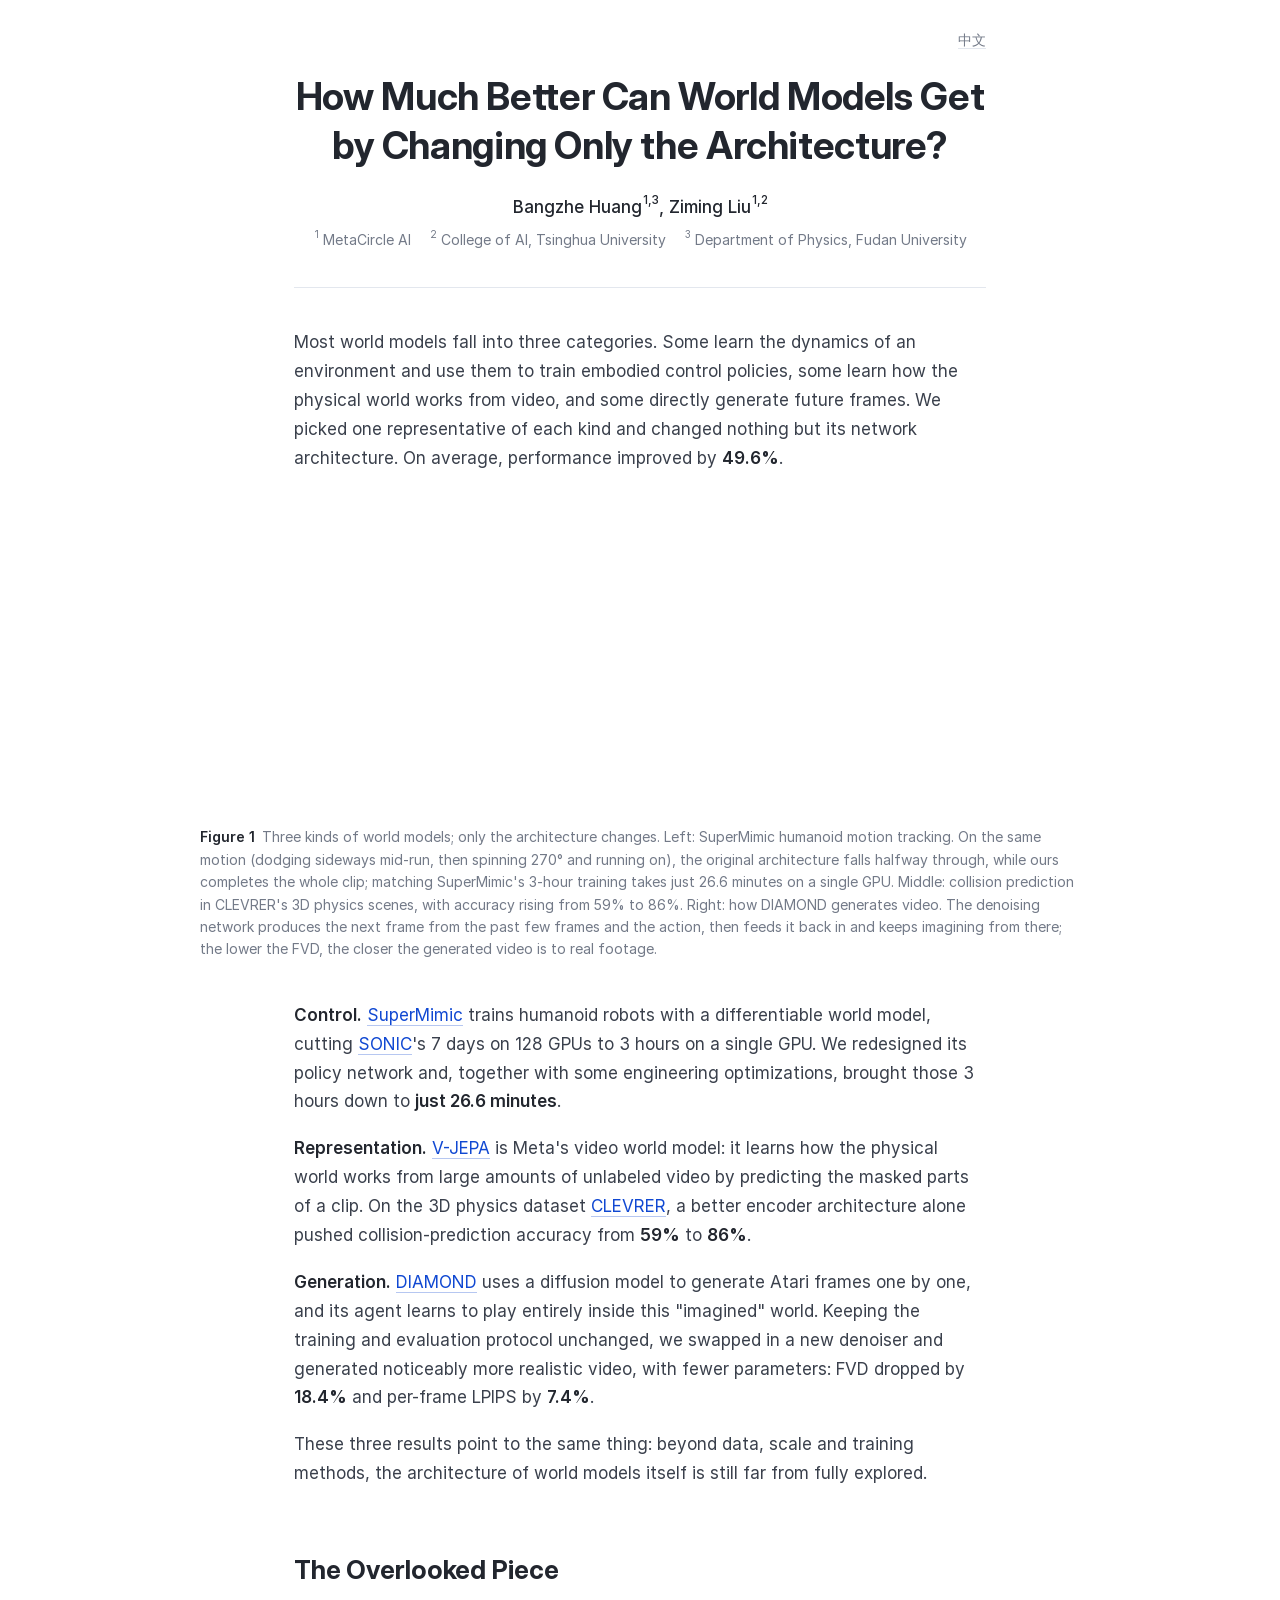
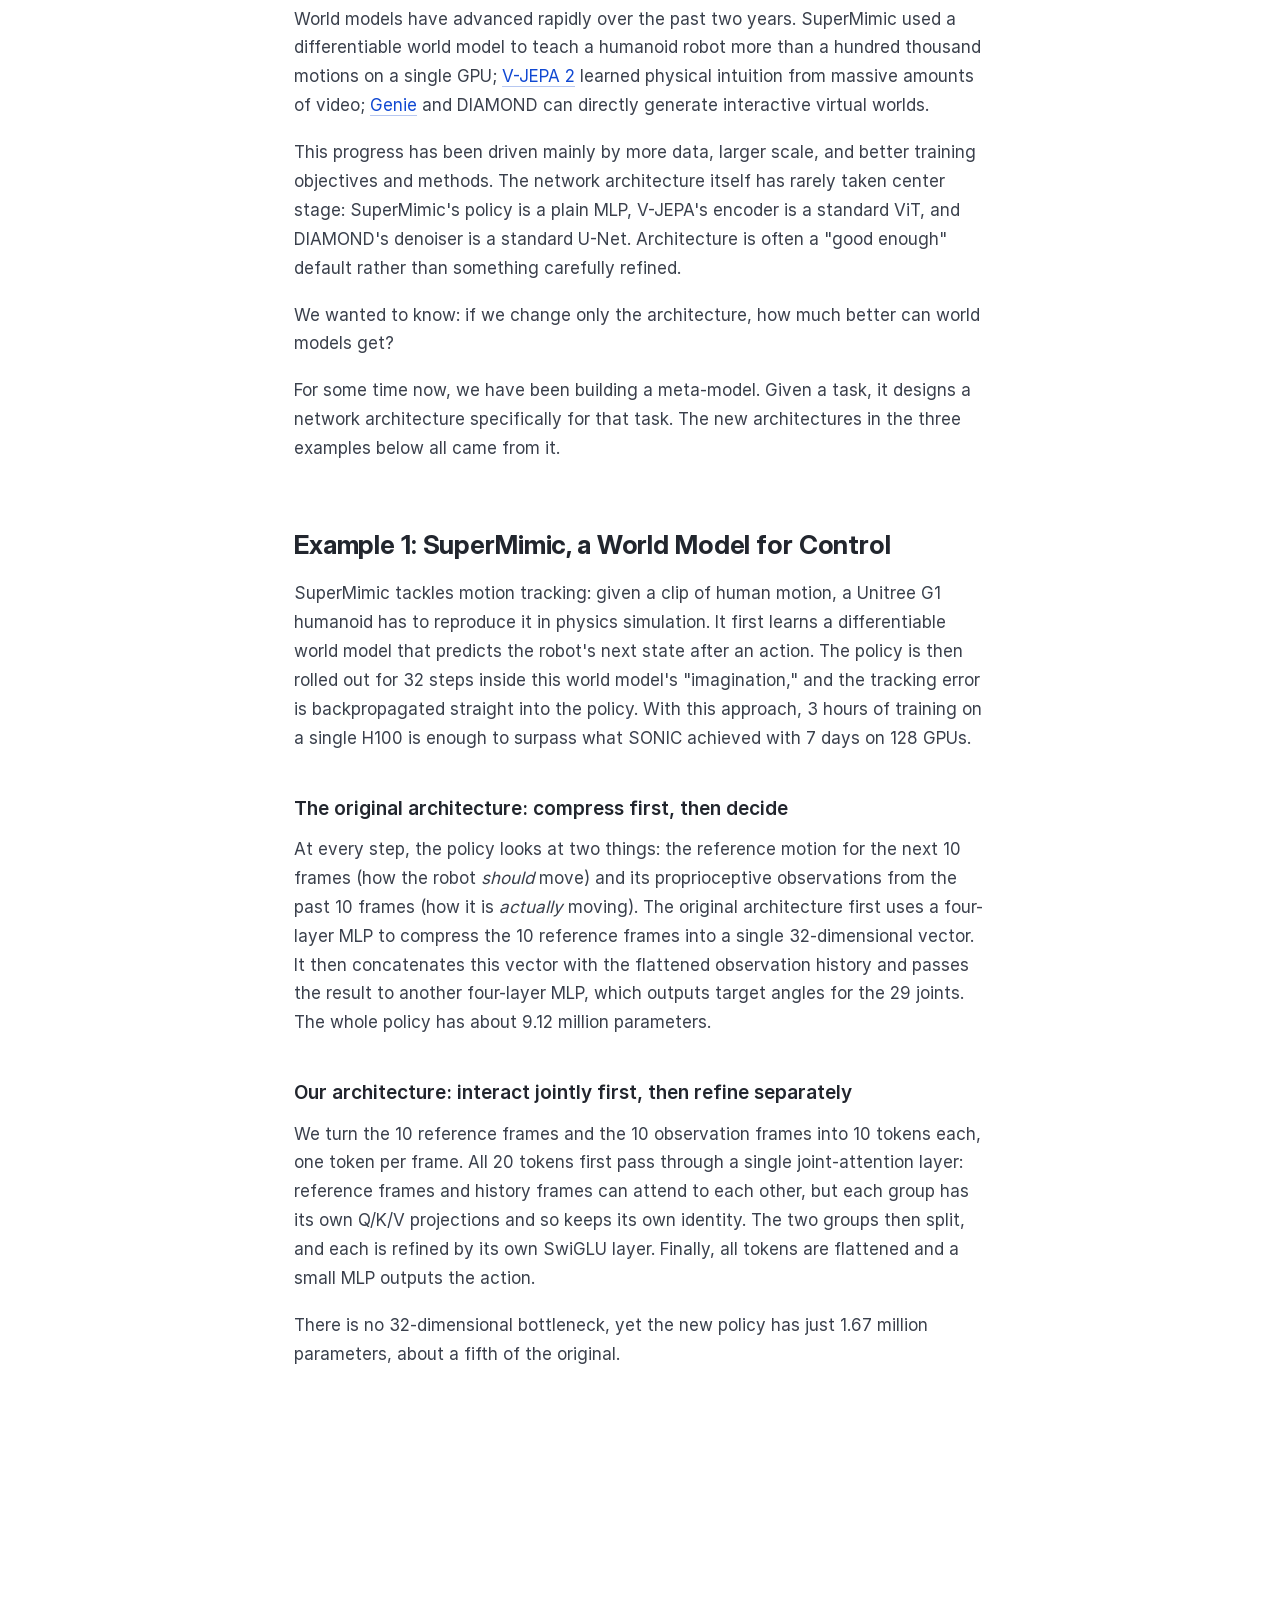
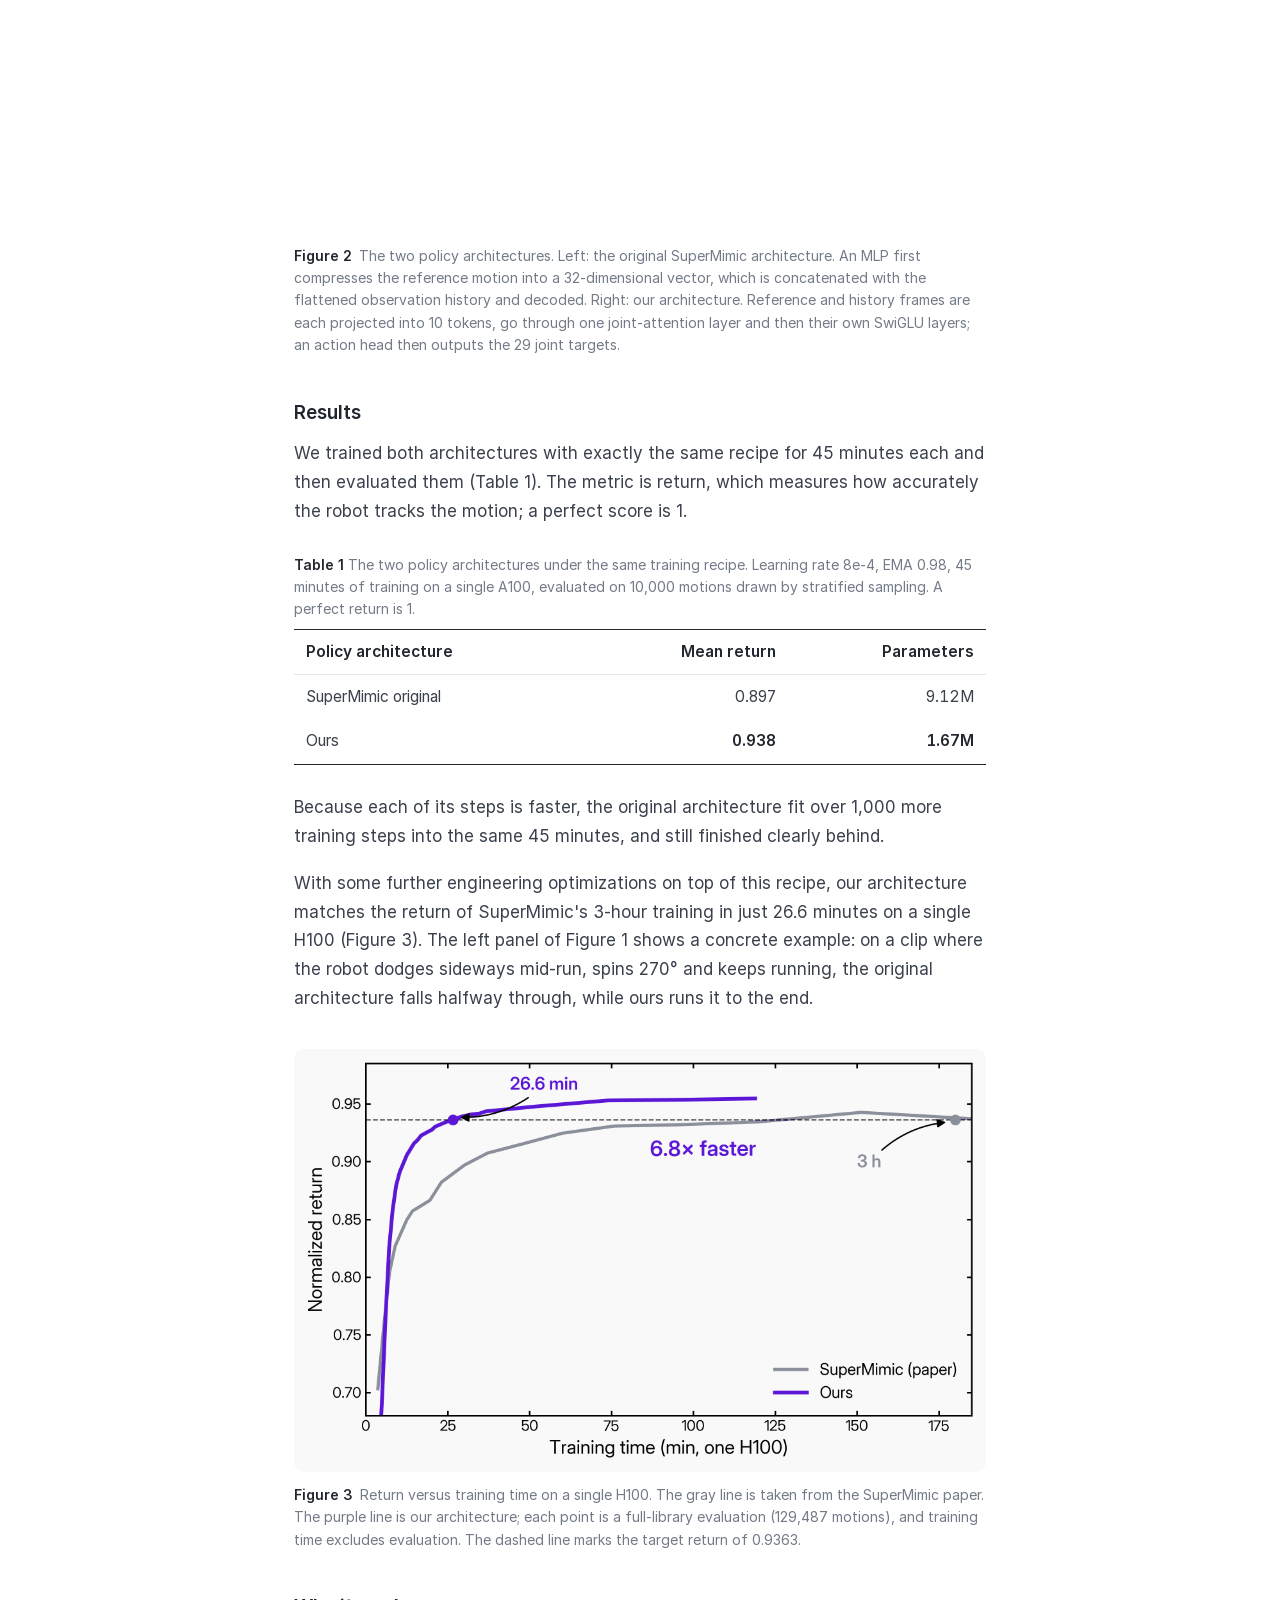
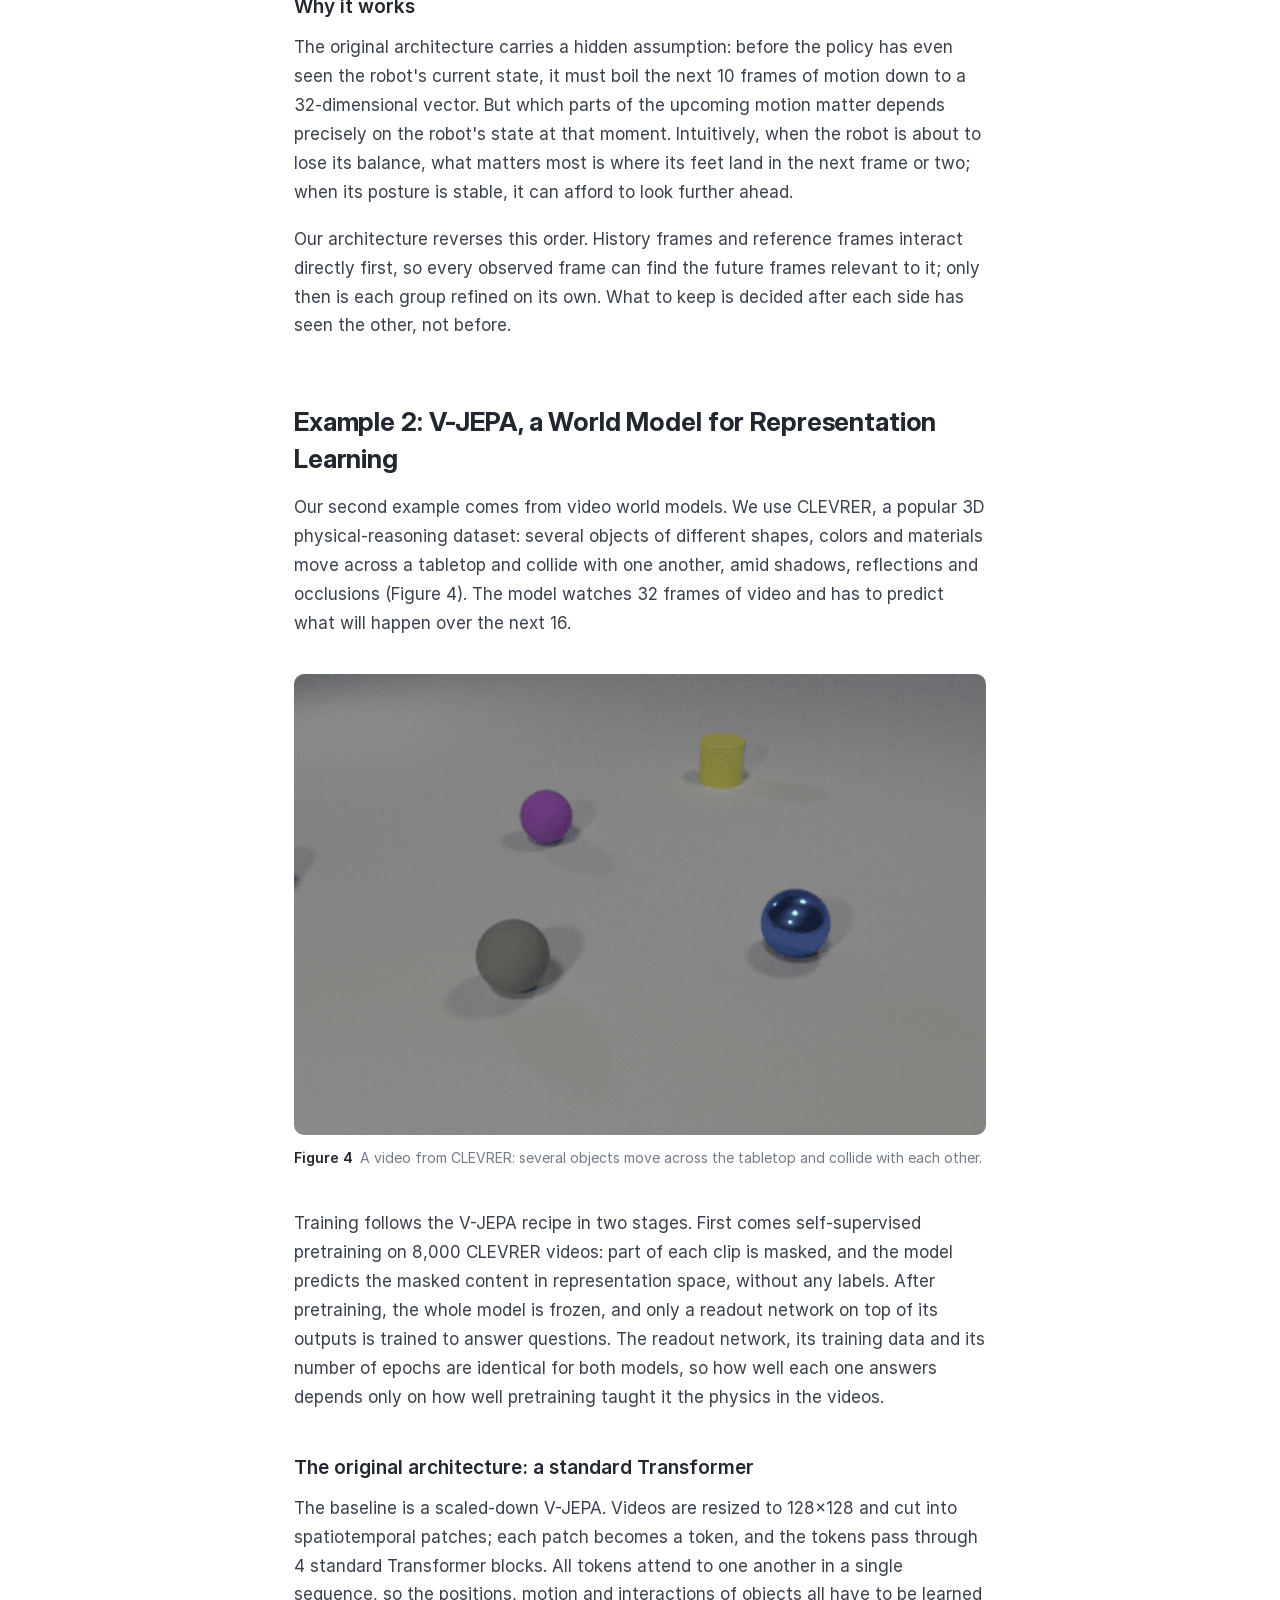
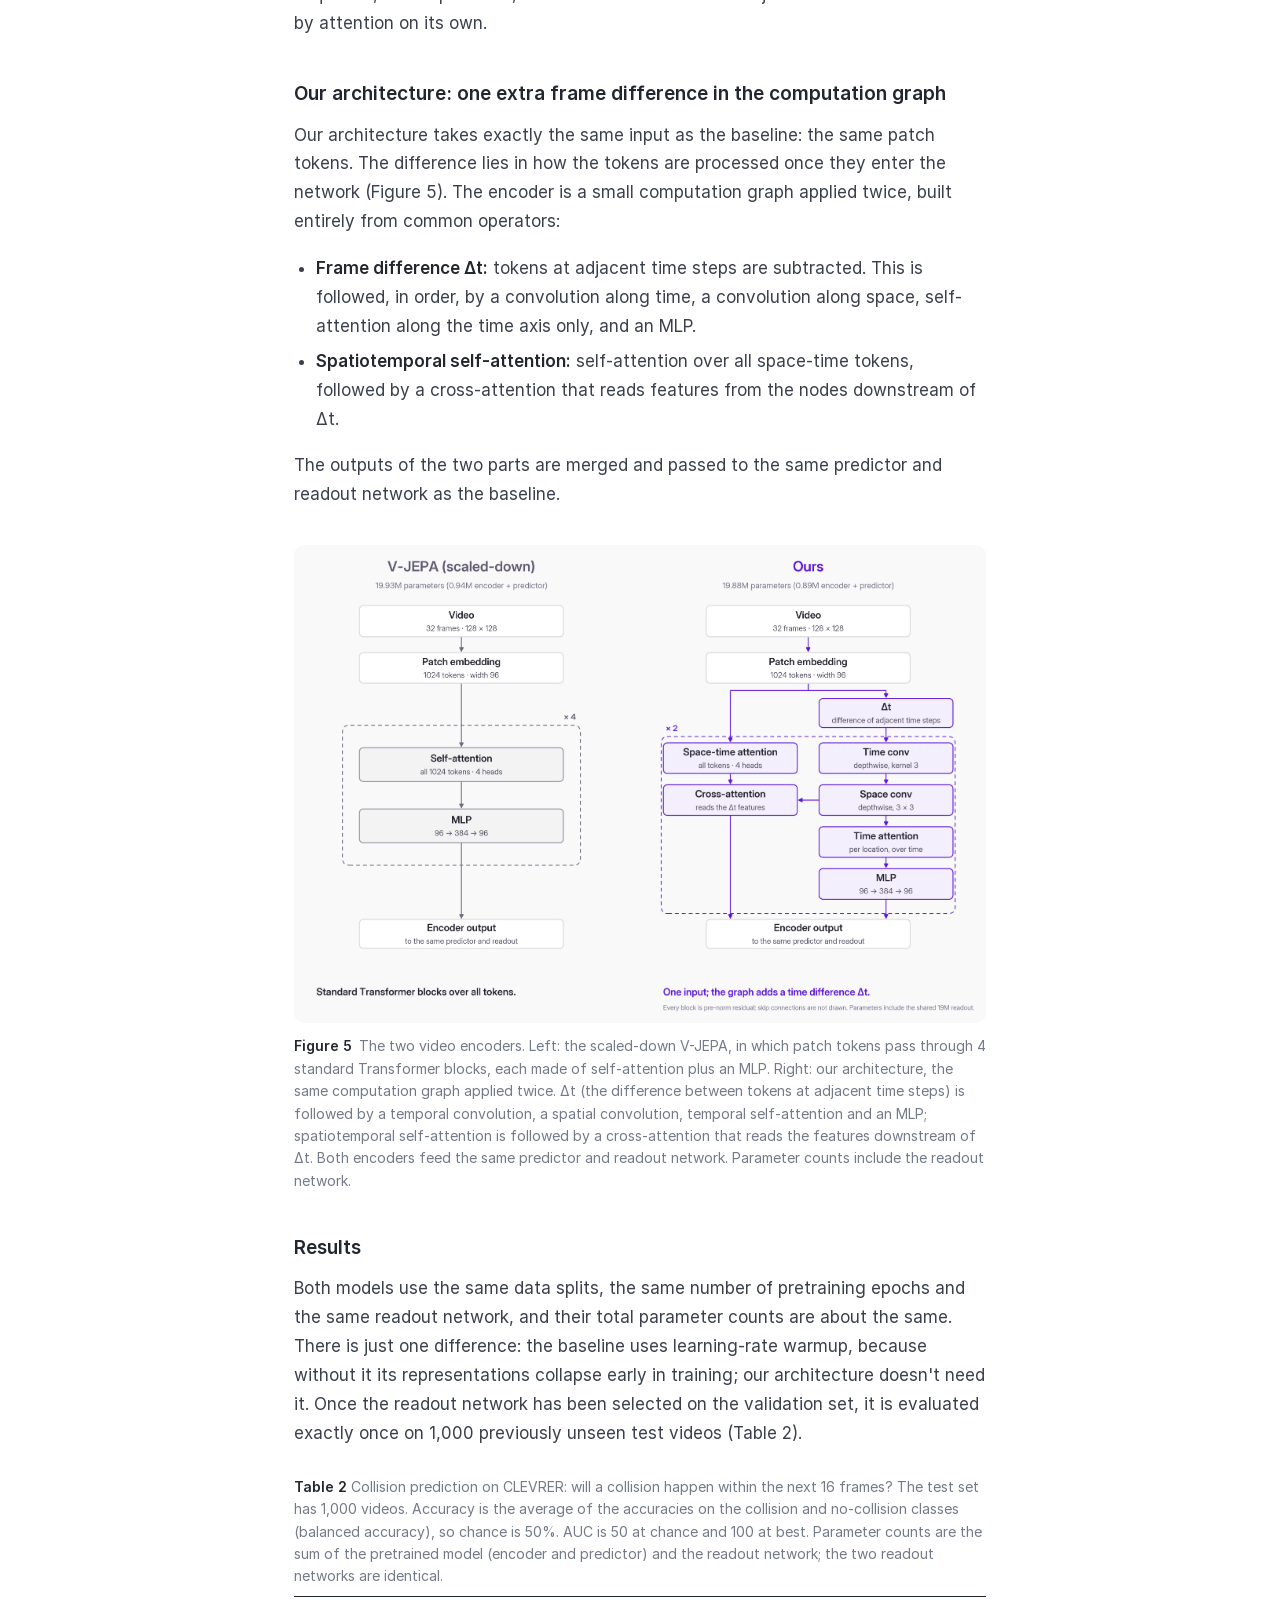
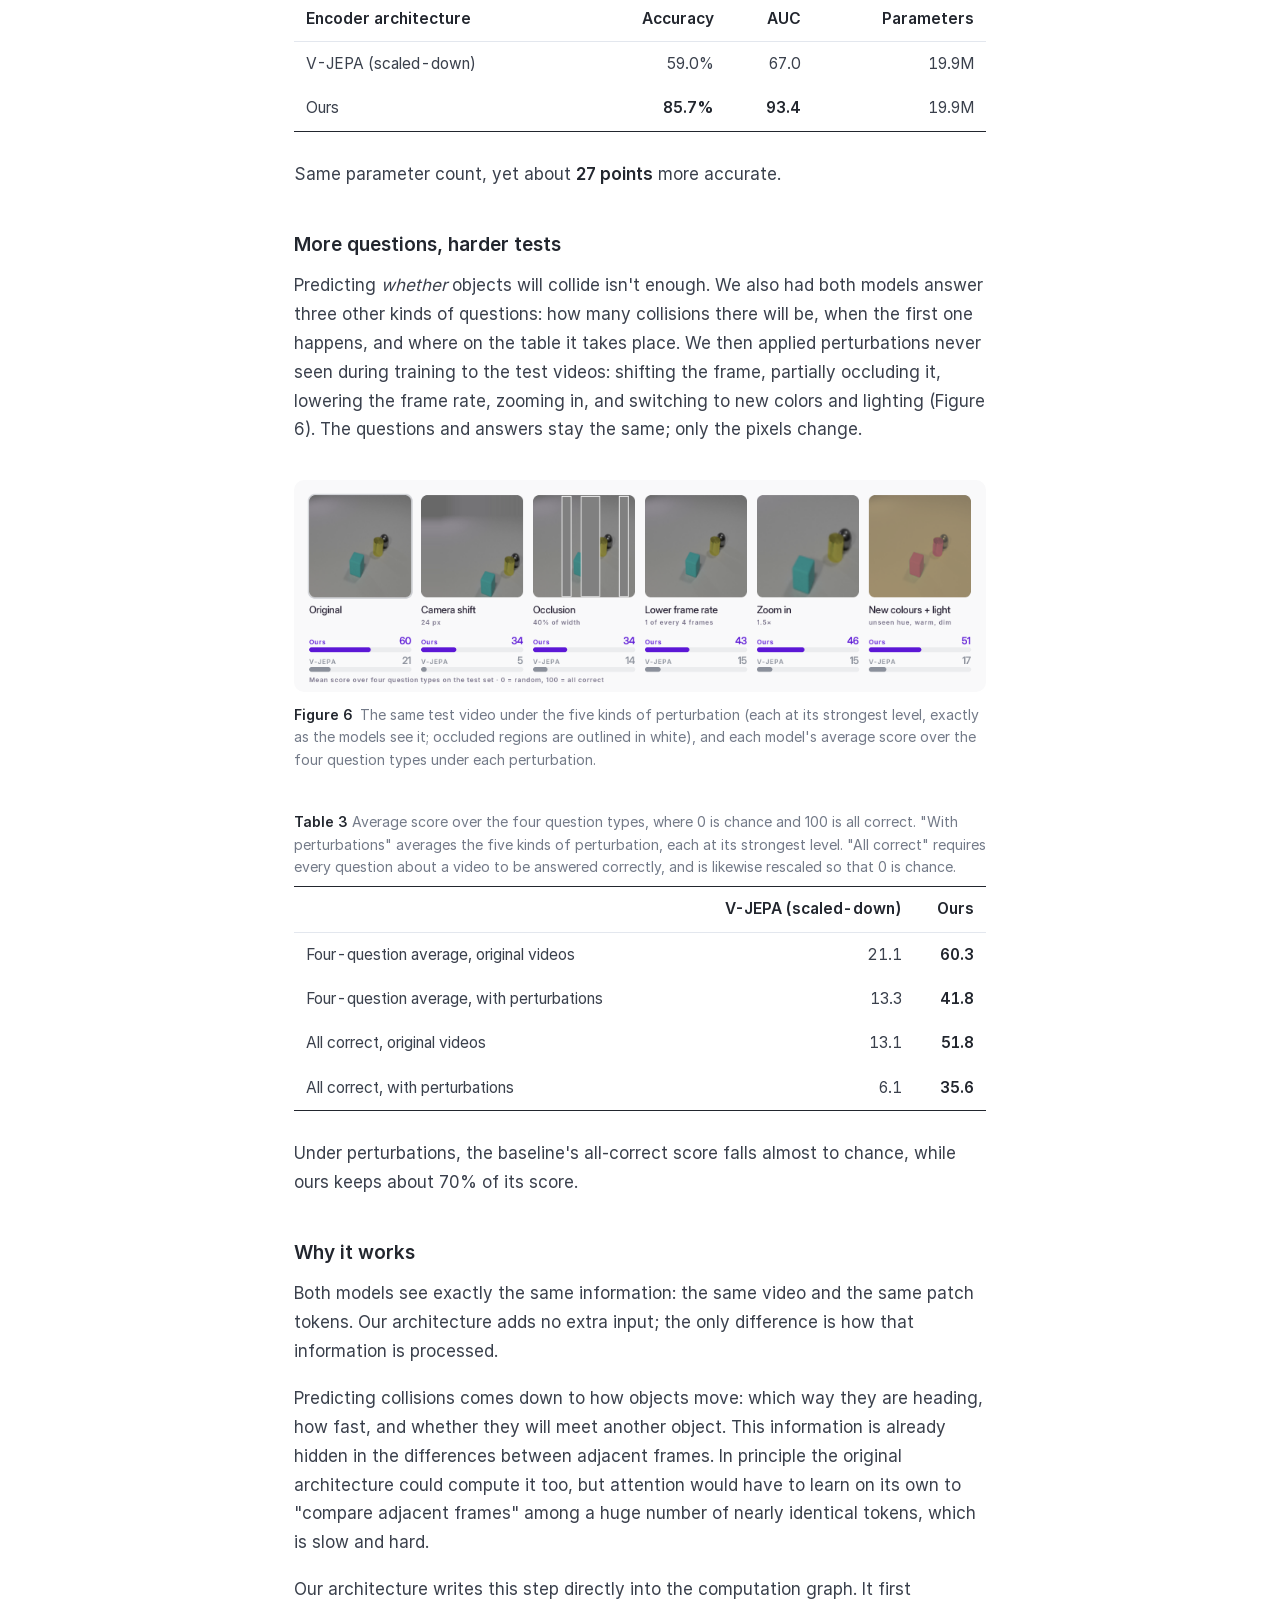
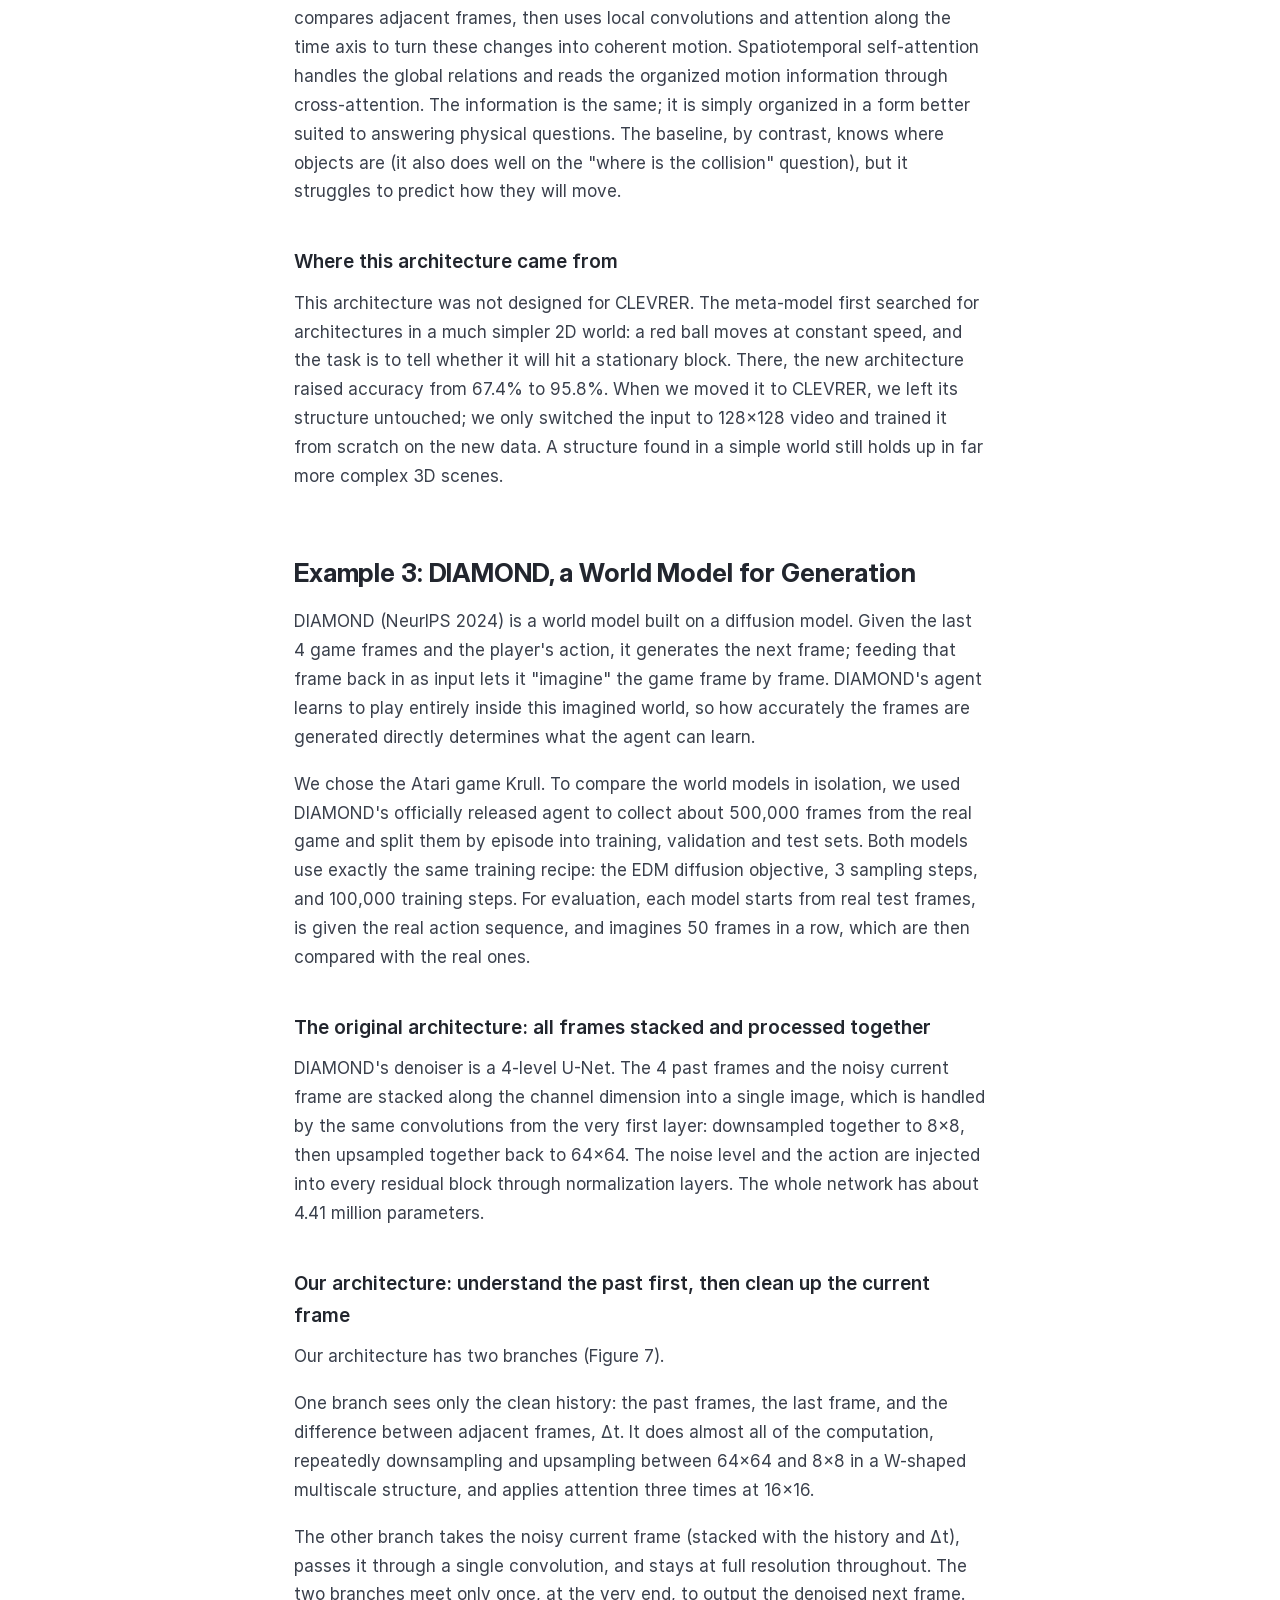
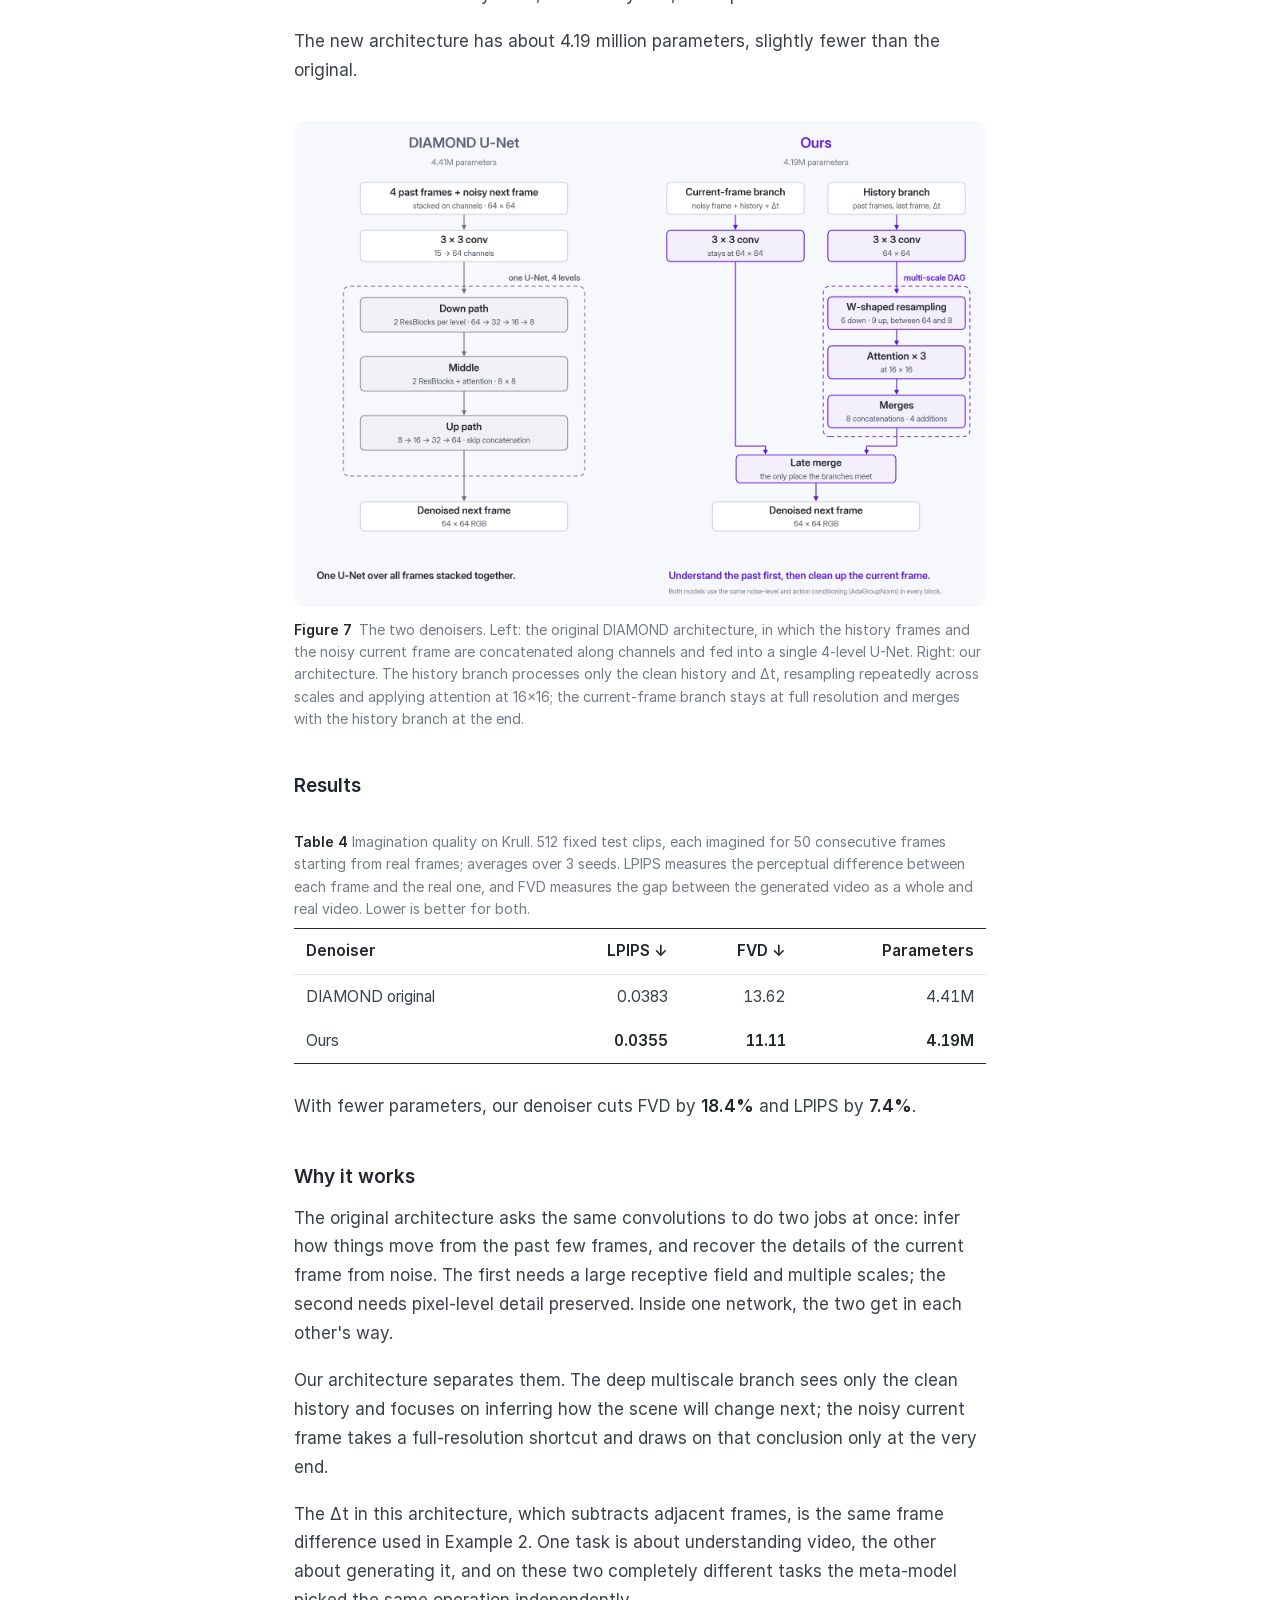
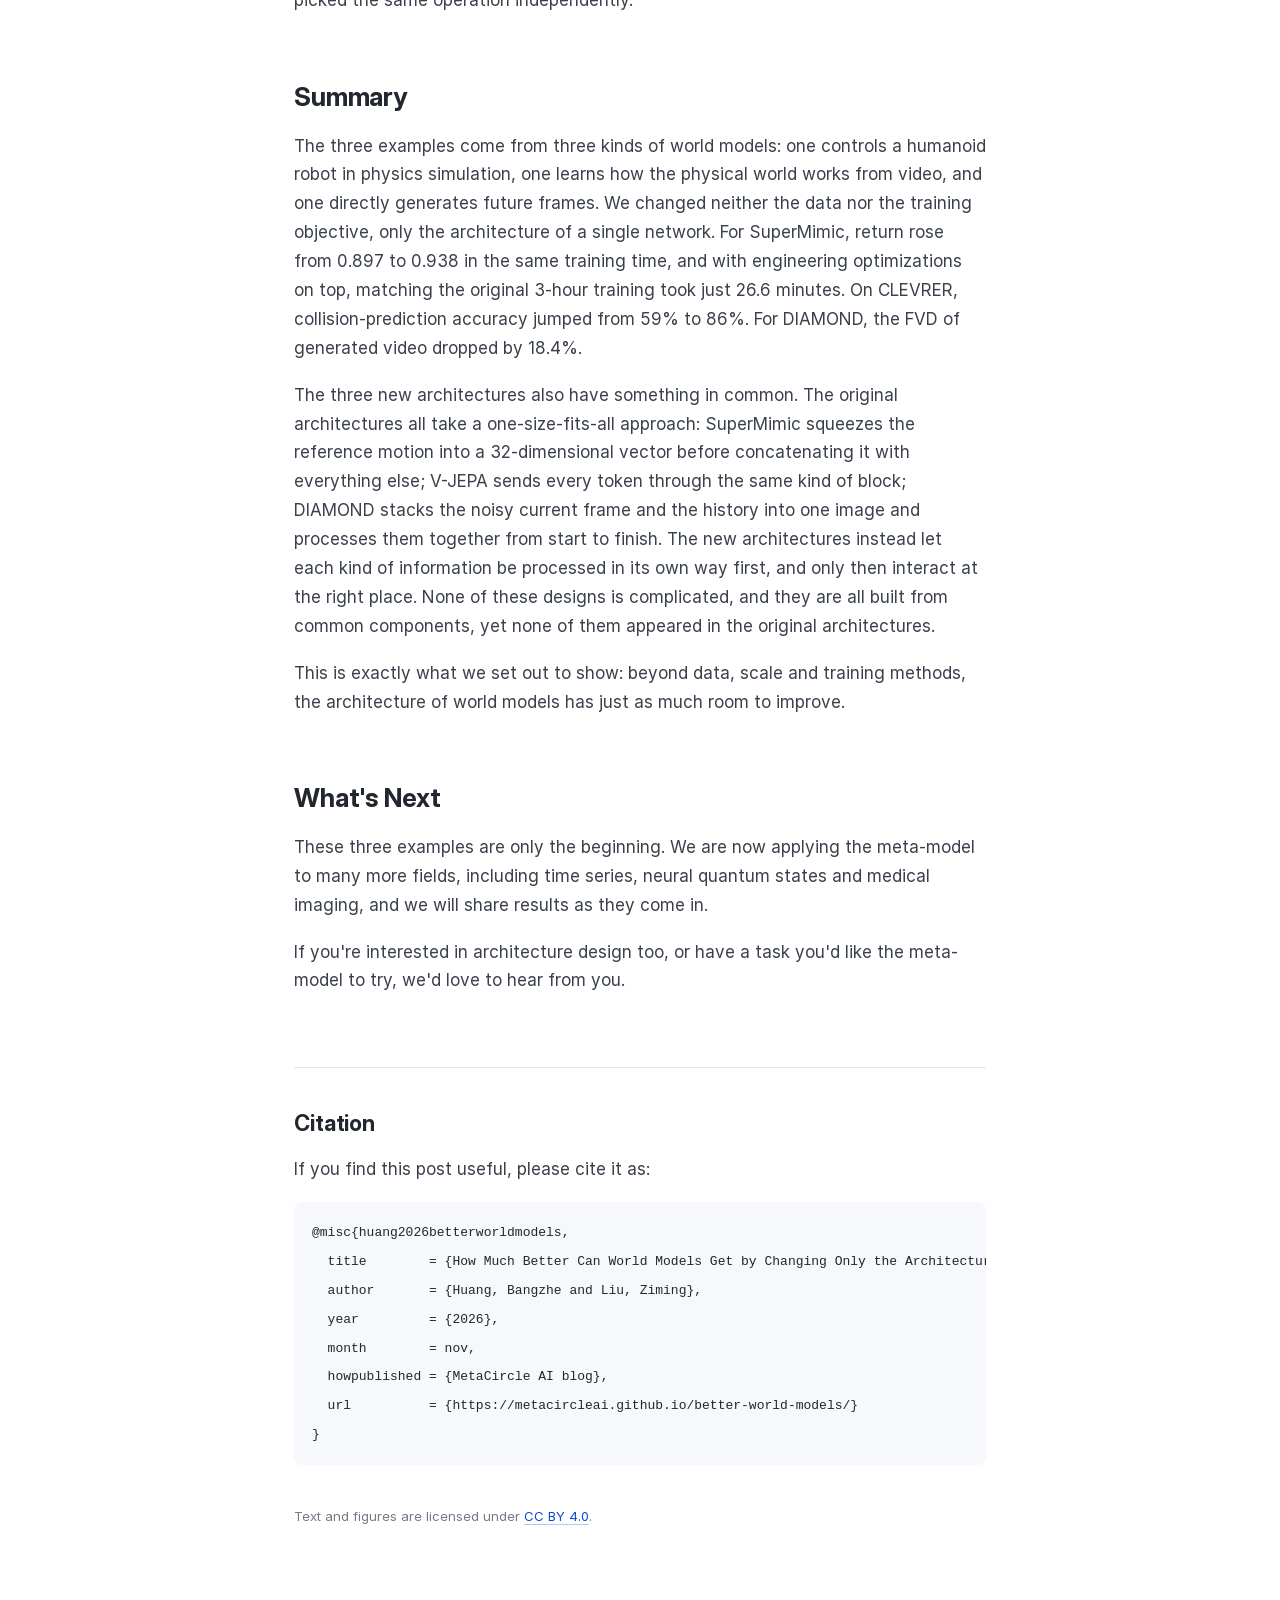
==== commit 9cc1dd76: "Simplify the opening sentence of the English post" ====
--- a/index.html
+++ b/index.html
@@ -4,14 +4,14 @@
 <meta charset="utf-8">
 <meta name="viewport" content="width=device-width, initial-scale=1">
 <title>How Much Better Can World Models Get by Changing Only the Architecture?</title>
-<meta name="description" content="World models come in roughly three kinds: some learn the dynamics of an environment and use them to train embodied control policies, some learn how the…">
+<meta name="description" content="Most world models fall into three categories. Some learn the dynamics of an environment and use them to train embodied control policies, some learn how…">
 <link rel="canonical" href="https://metacircleai.github.io/better-world-models/">
 <link rel="alternate" hreflang="en" href="https://metacircleai.github.io/better-world-models/">
 <link rel="alternate" hreflang="zh-CN" href="https://metacircleai.github.io/better-world-models/zh/">
 <meta property="og:type" content="article">
 <meta property="og:url" content="https://metacircleai.github.io/better-world-models/">
 <meta property="og:title" content="How Much Better Can World Models Get by Changing Only the Architecture?">
-<meta property="og:description" content="World models come in roughly three kinds: some learn the dynamics of an environment and use them to train embodied control policies, some learn how the…">
+<meta property="og:description" content="Most world models fall into three categories. Some learn the dynamics of an environment and use them to train embodied control policies, some learn how…">
 <meta property="og:image" content="https://metacircleai.github.io/better-world-models/assets/social.png">
 <meta property="og:image:width" content="1200">
 <meta property="og:image:height" content="630">
@@ -26,7 +26,7 @@
 <p class="authors">Bangzhe Huang<sup>1,3</sup>, Ziming Liu<sup>1,2</sup></p>
 <p class="affils"><span><sup>1</sup> MetaCircle AI</span><span><sup>2</sup> College of AI, Tsinghua University</span><span><sup>3</sup> Department of Physics, Fudan University</span></p>
 </header>
-<p>World models come in roughly three kinds: some learn the dynamics of an environment and use them to train embodied control policies, some learn how the physical world works from video, and some directly generate future frames. We picked one representative of each kind and changed nothing but its network architecture. On average, performance improved by <strong>49.6%</strong>.</p>
+<p>Most world models fall into three categories. Some learn the dynamics of an environment and use them to train embodied control policies, some learn how the physical world works from video, and some directly generate future frames. We picked one representative of each kind and changed nothing but its network architecture. On average, performance improved by <strong>49.6%</strong>.</p>
 <figure class="fig wide"><picture><source media="(max-width: 900px)" srcset="figures/m/hero_cards_v1_3200.jpg"><img src="figures/hero_cards_v1_3200.png" alt="Figure 1" decoding="async"></picture><figcaption><b>Figure 1</b>&ensp;Three kinds of world models; only the architecture changes. Left: SuperMimic humanoid motion tracking. On the same motion (dodging sideways mid-run, then spinning 270° and running on), the original architecture falls halfway through, while ours completes the whole clip; matching SuperMimic&#x27;s 3-hour training takes just 26.6 minutes on a single GPU. Middle: collision prediction in CLEVRER&#x27;s 3D physics scenes, with accuracy rising from 59% to 86%. Right: how DIAMOND generates video. The denoising network produces the next frame from the past few frames and the action, then feeds it back in and keeps imagining from there; the lower the FVD, the closer the generated video is to real footage.</figcaption></figure>
 
 <p><strong>Control.</strong> <a target="_blank" rel="noopener" href="https://arxiv.org/abs/2610.28480">SuperMimic</a> trains humanoid robots with a differentiable world model, cutting <a target="_blank" rel="noopener" href="https://arxiv.org/abs/2511.07820">SONIC</a>'s 7 days on 128 GPUs to 3 hours on a single GPU. We redesigned its policy network and, together with some engineering optimizations, brought those 3 hours down to <strong>just 26.6 minutes</strong>.</p>
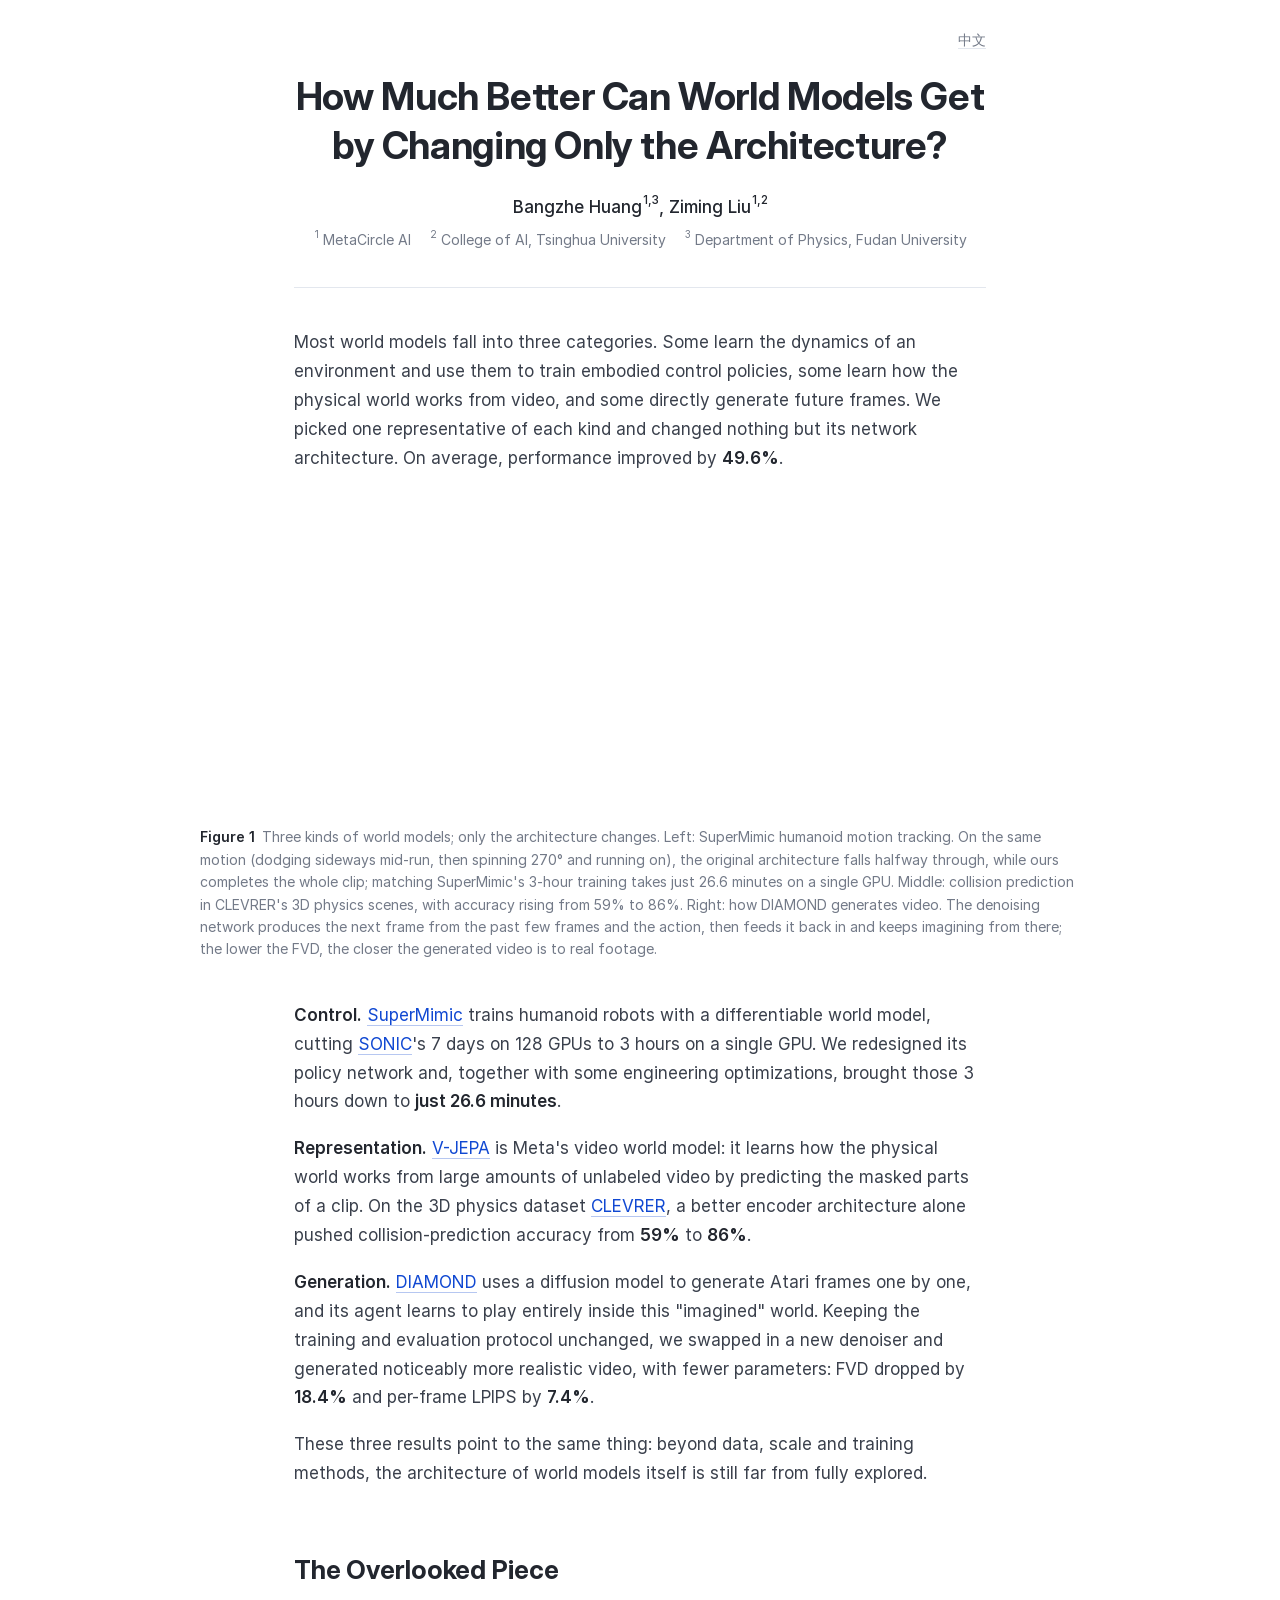
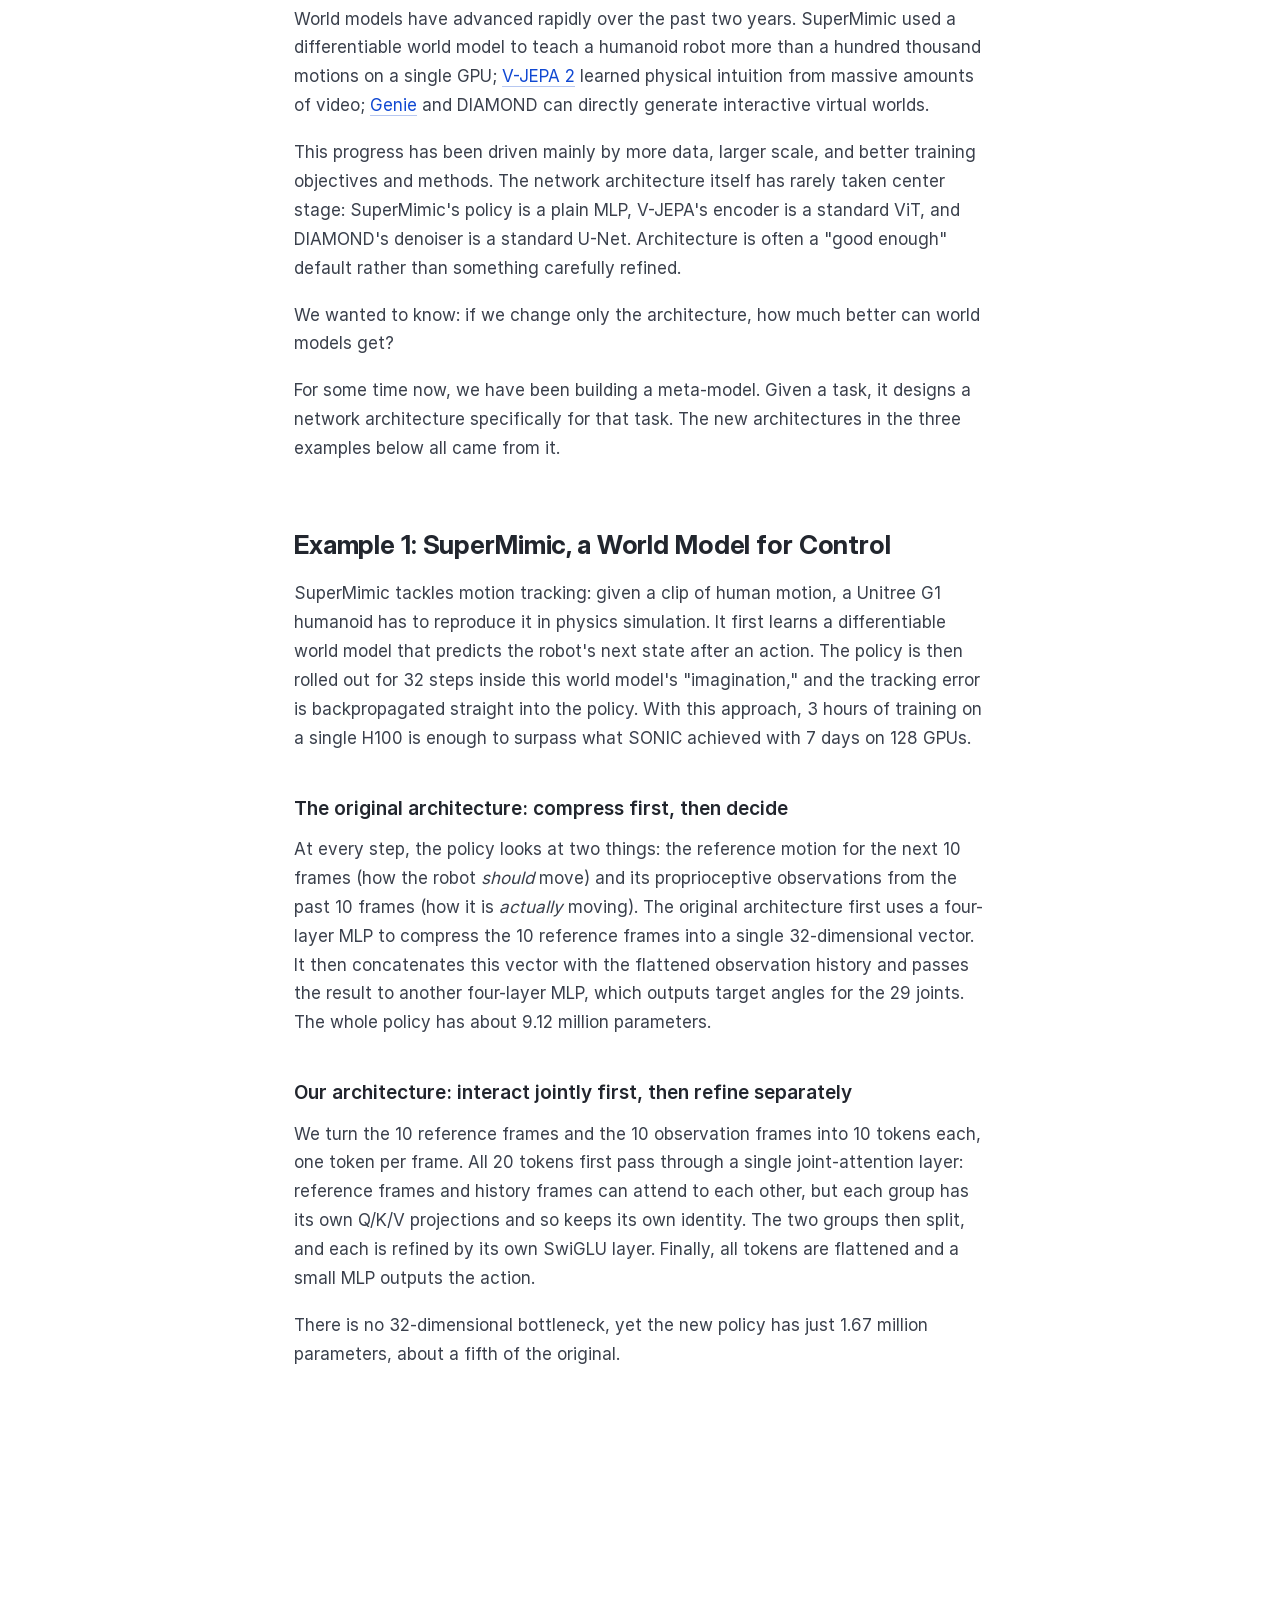
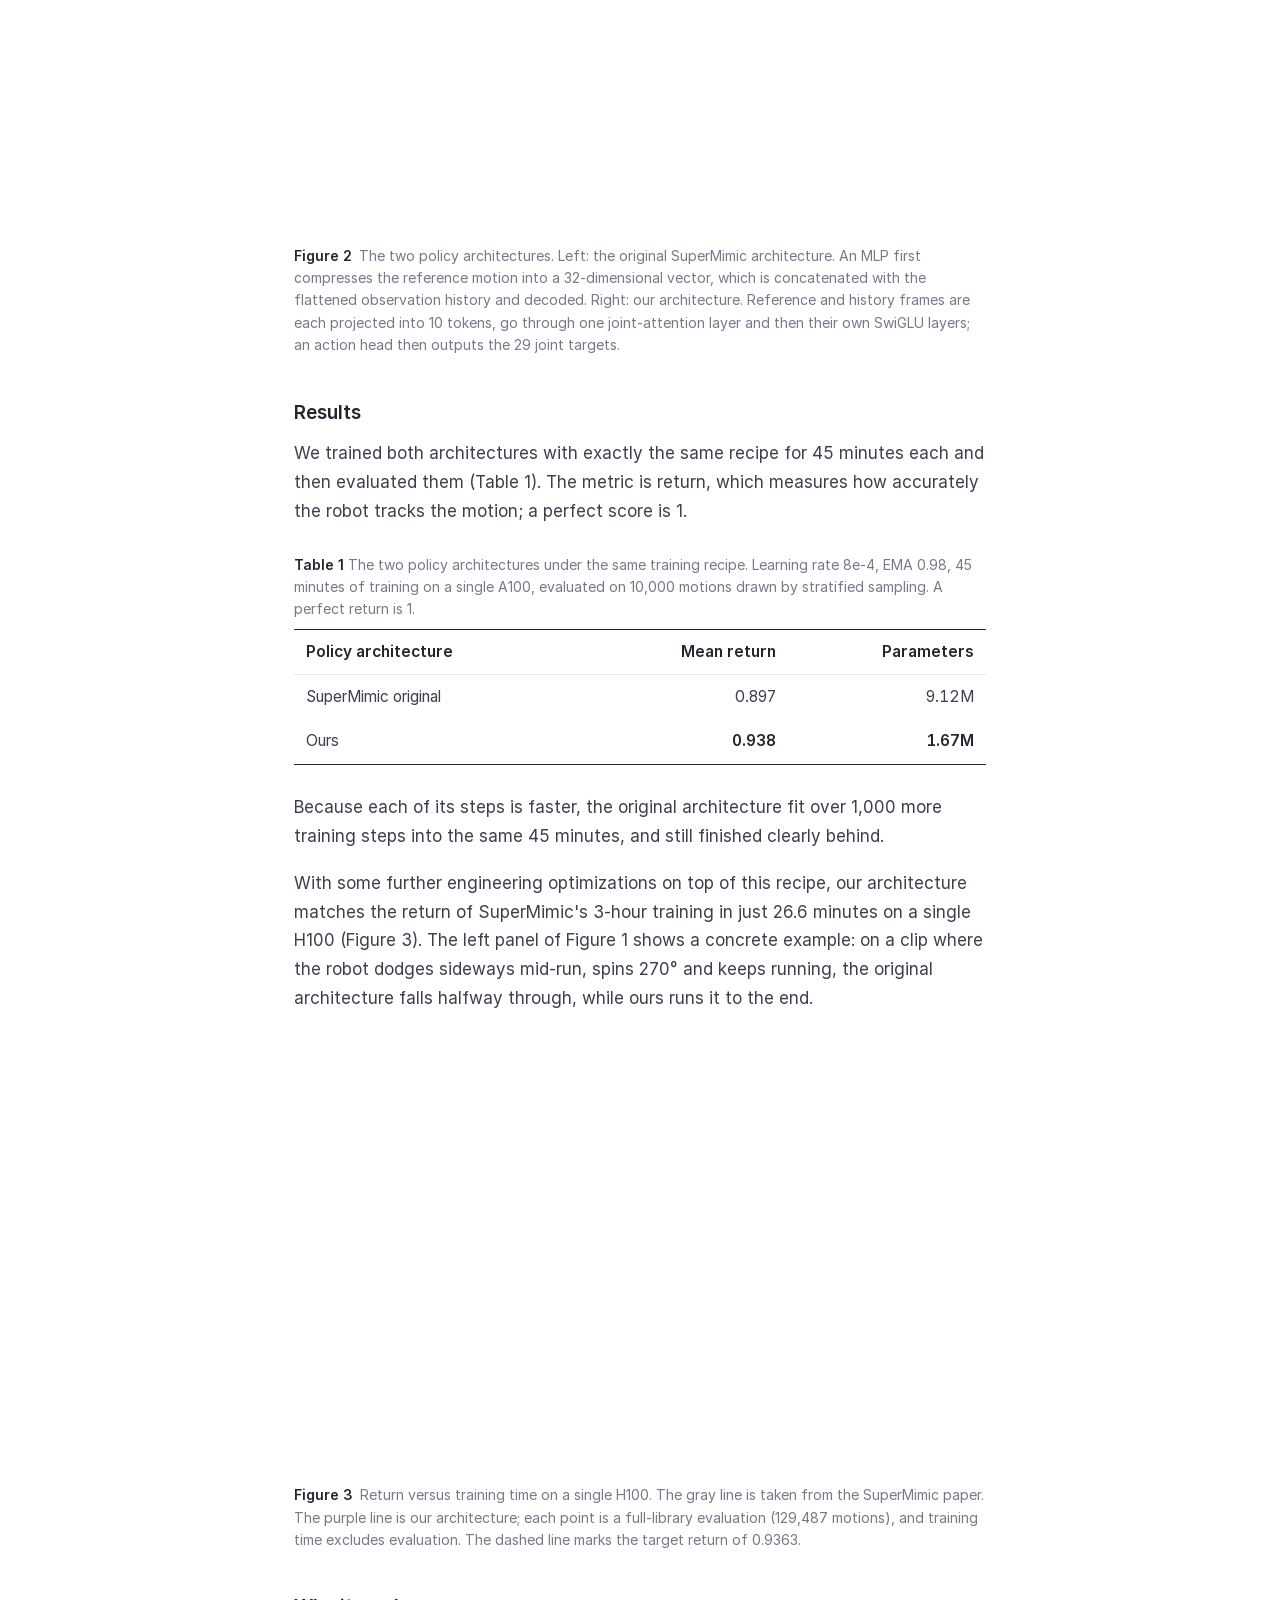
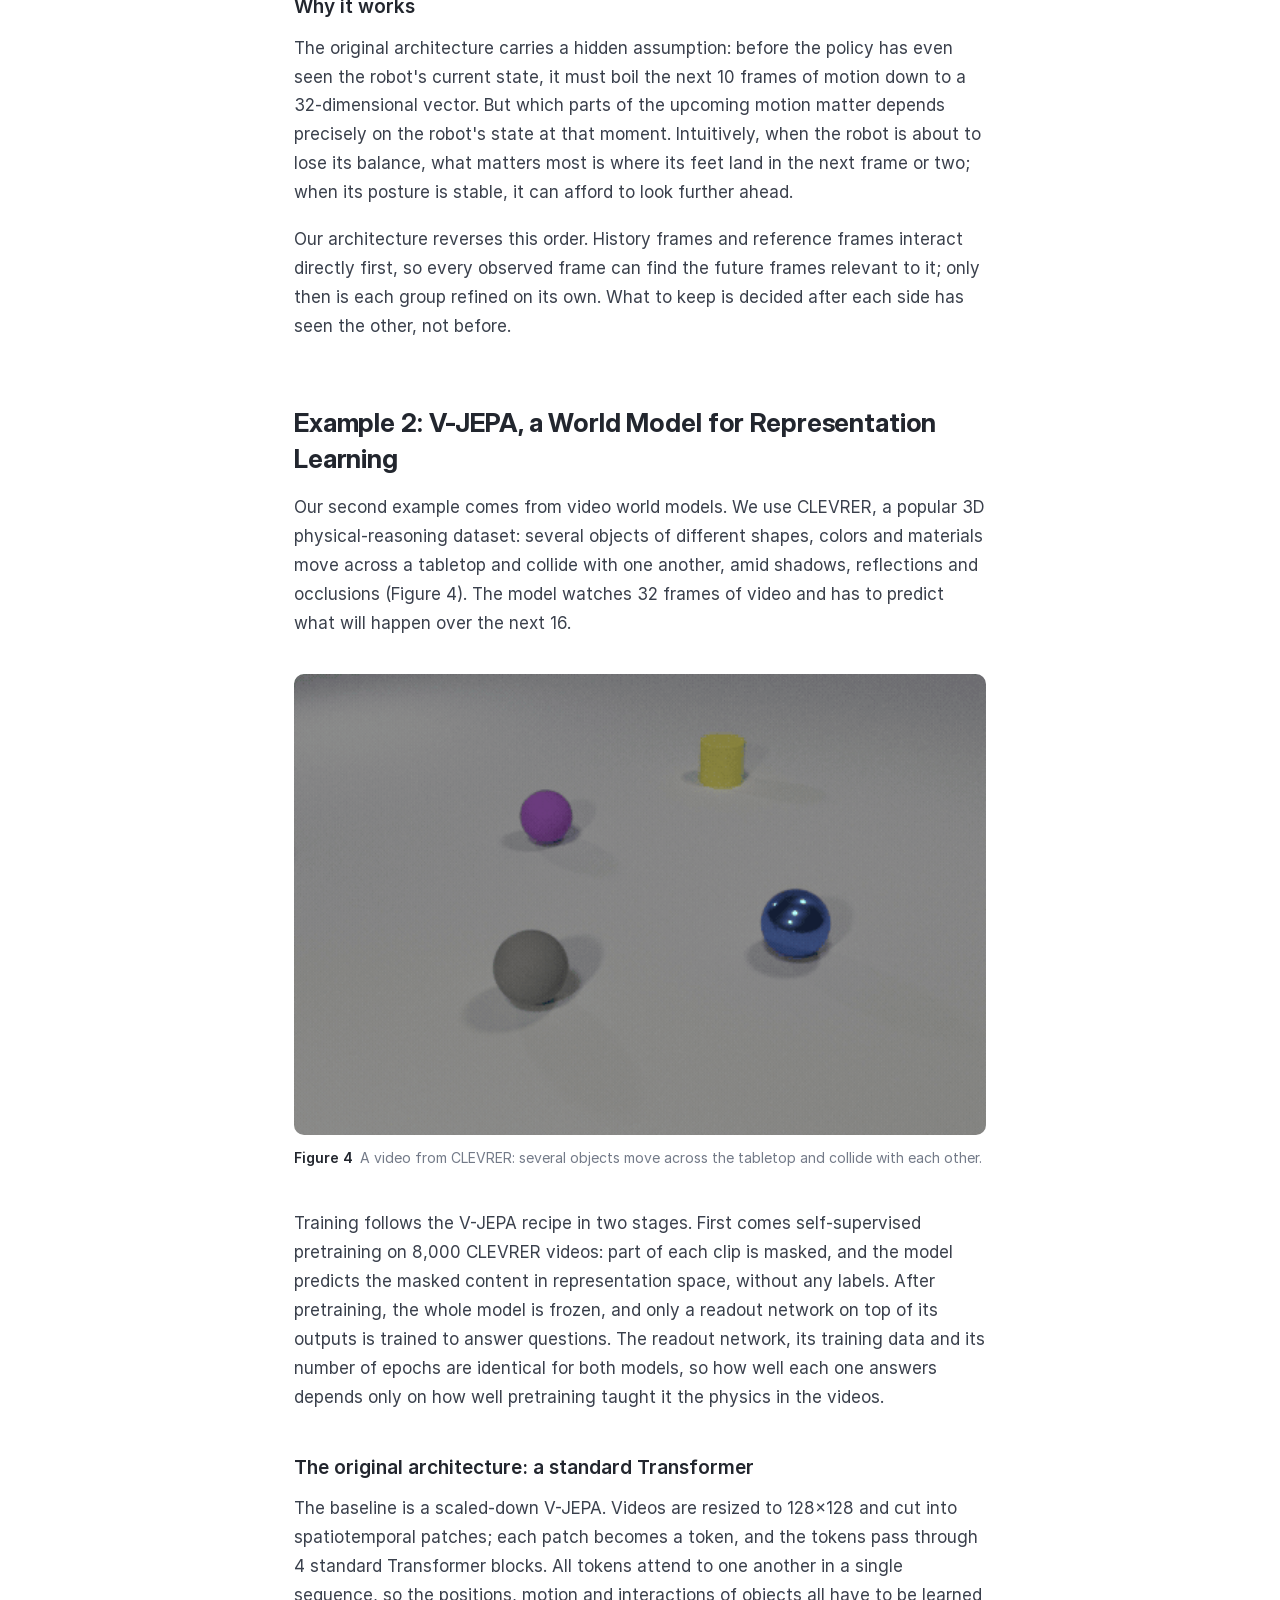
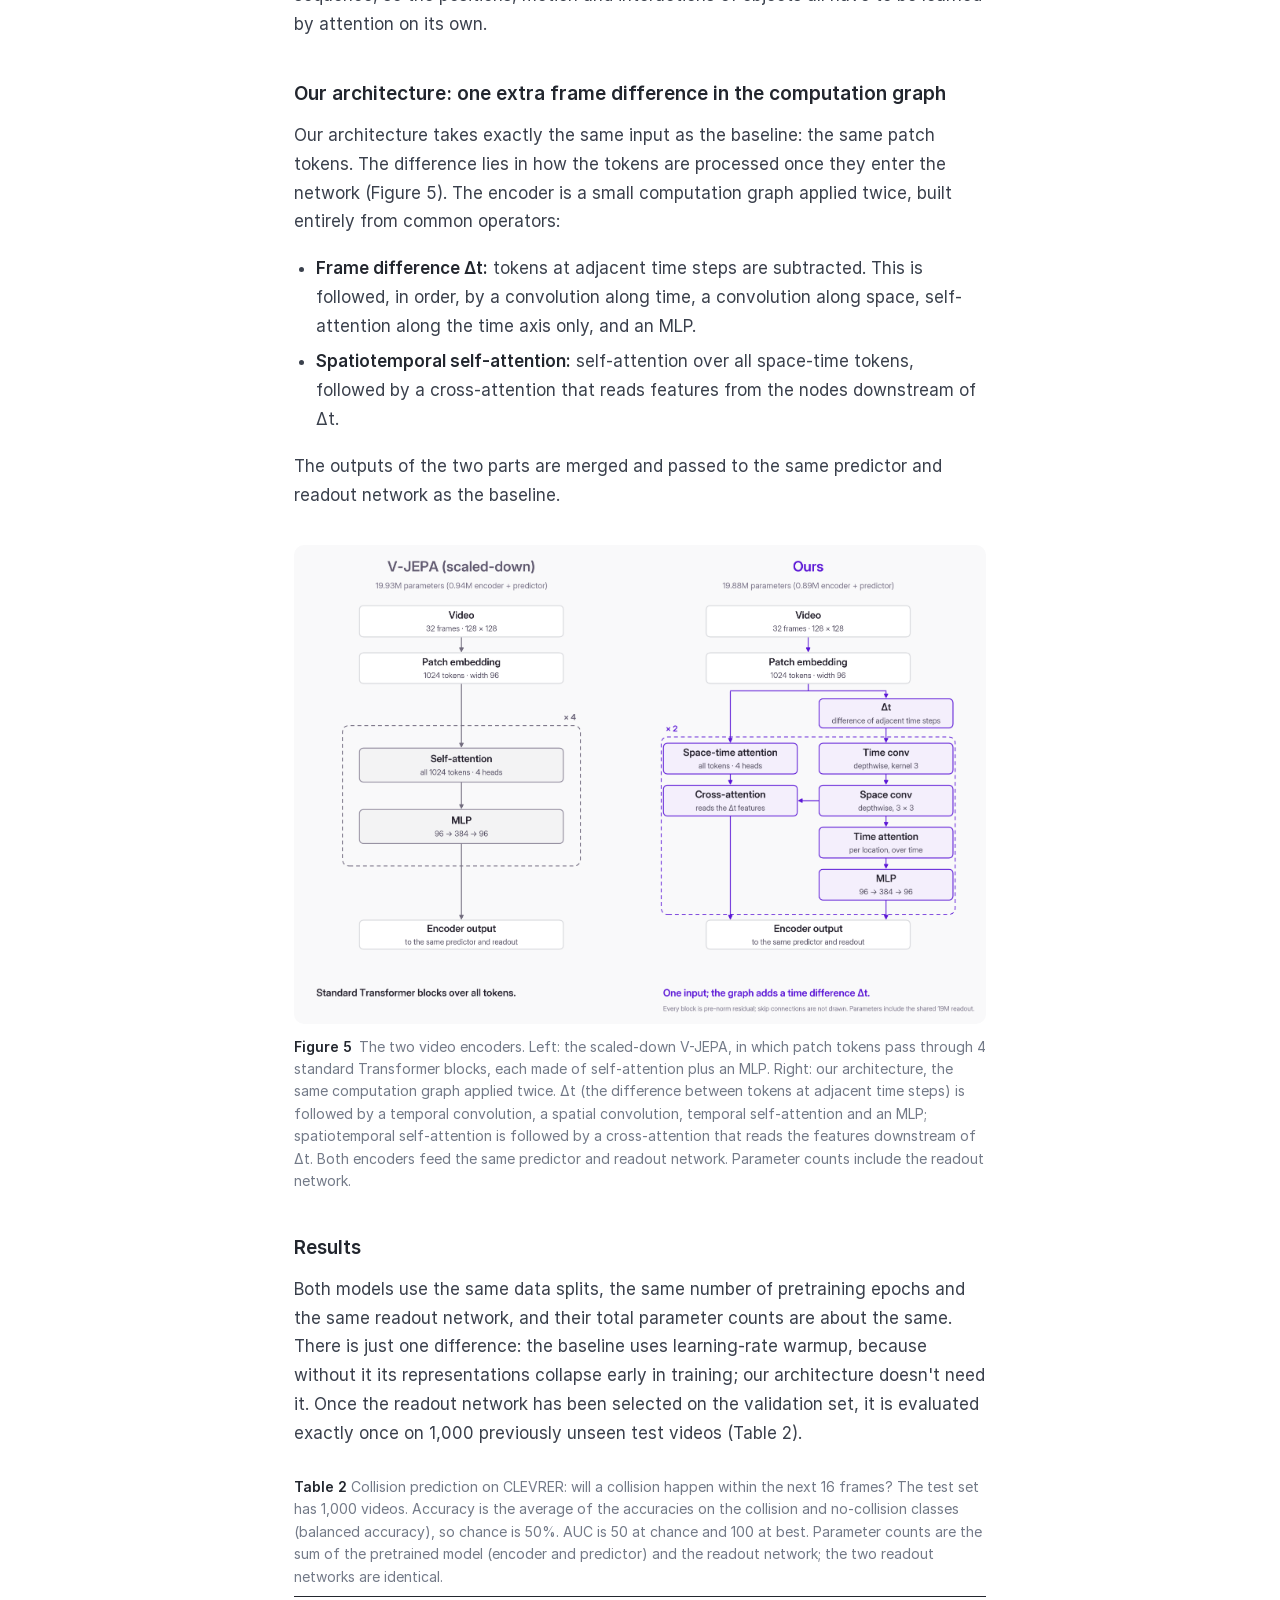
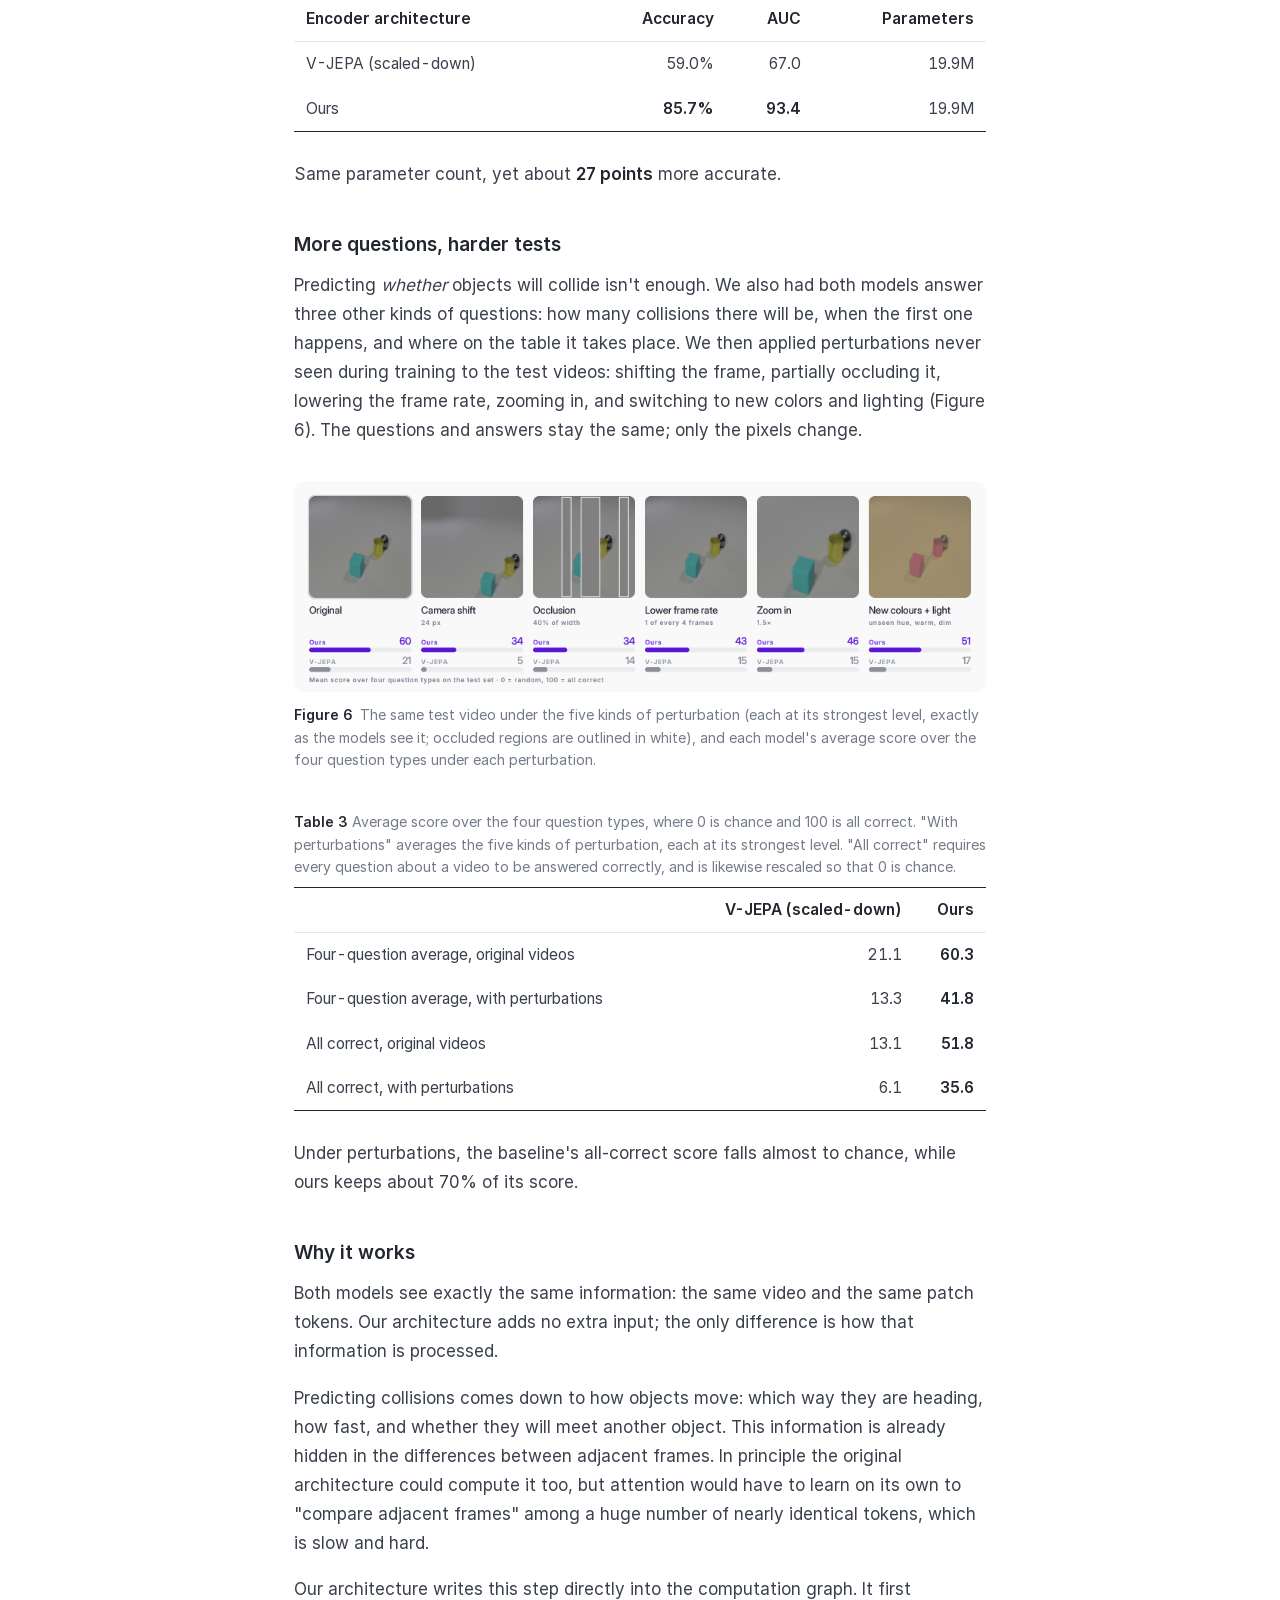
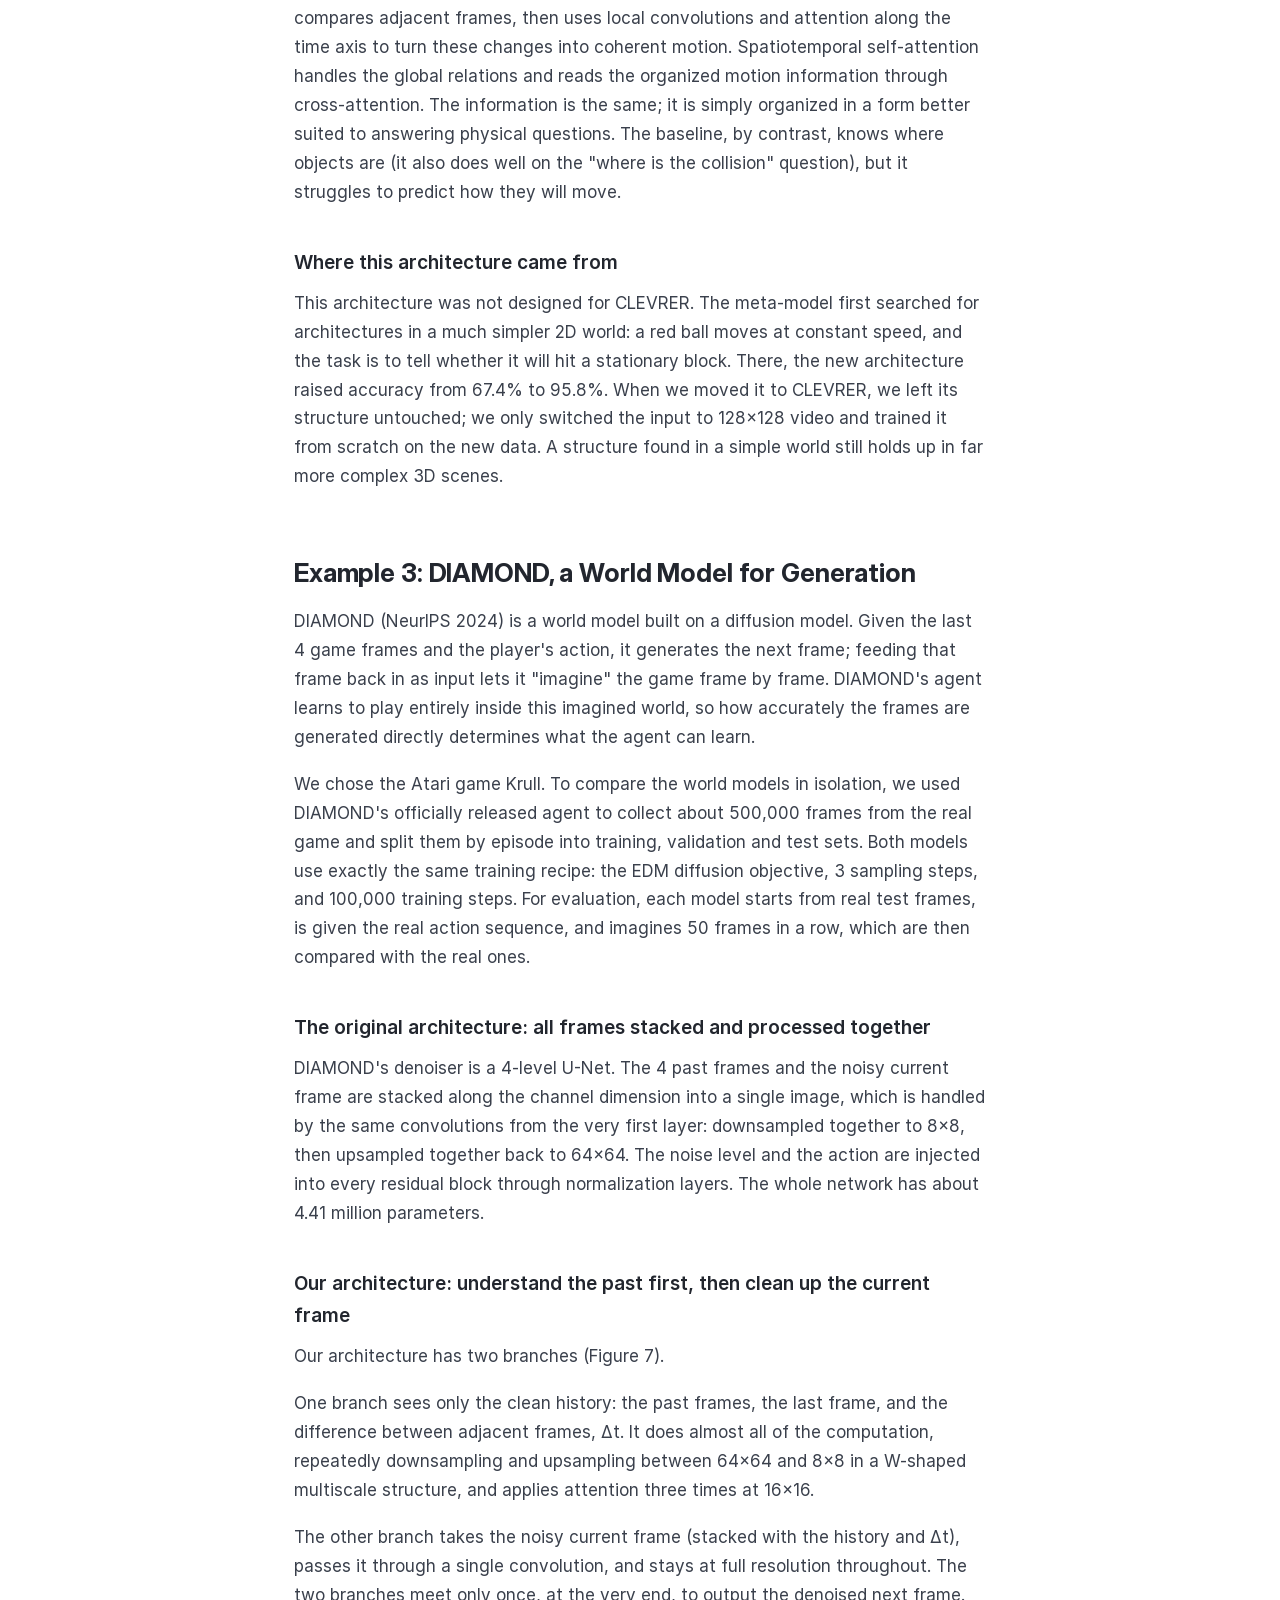
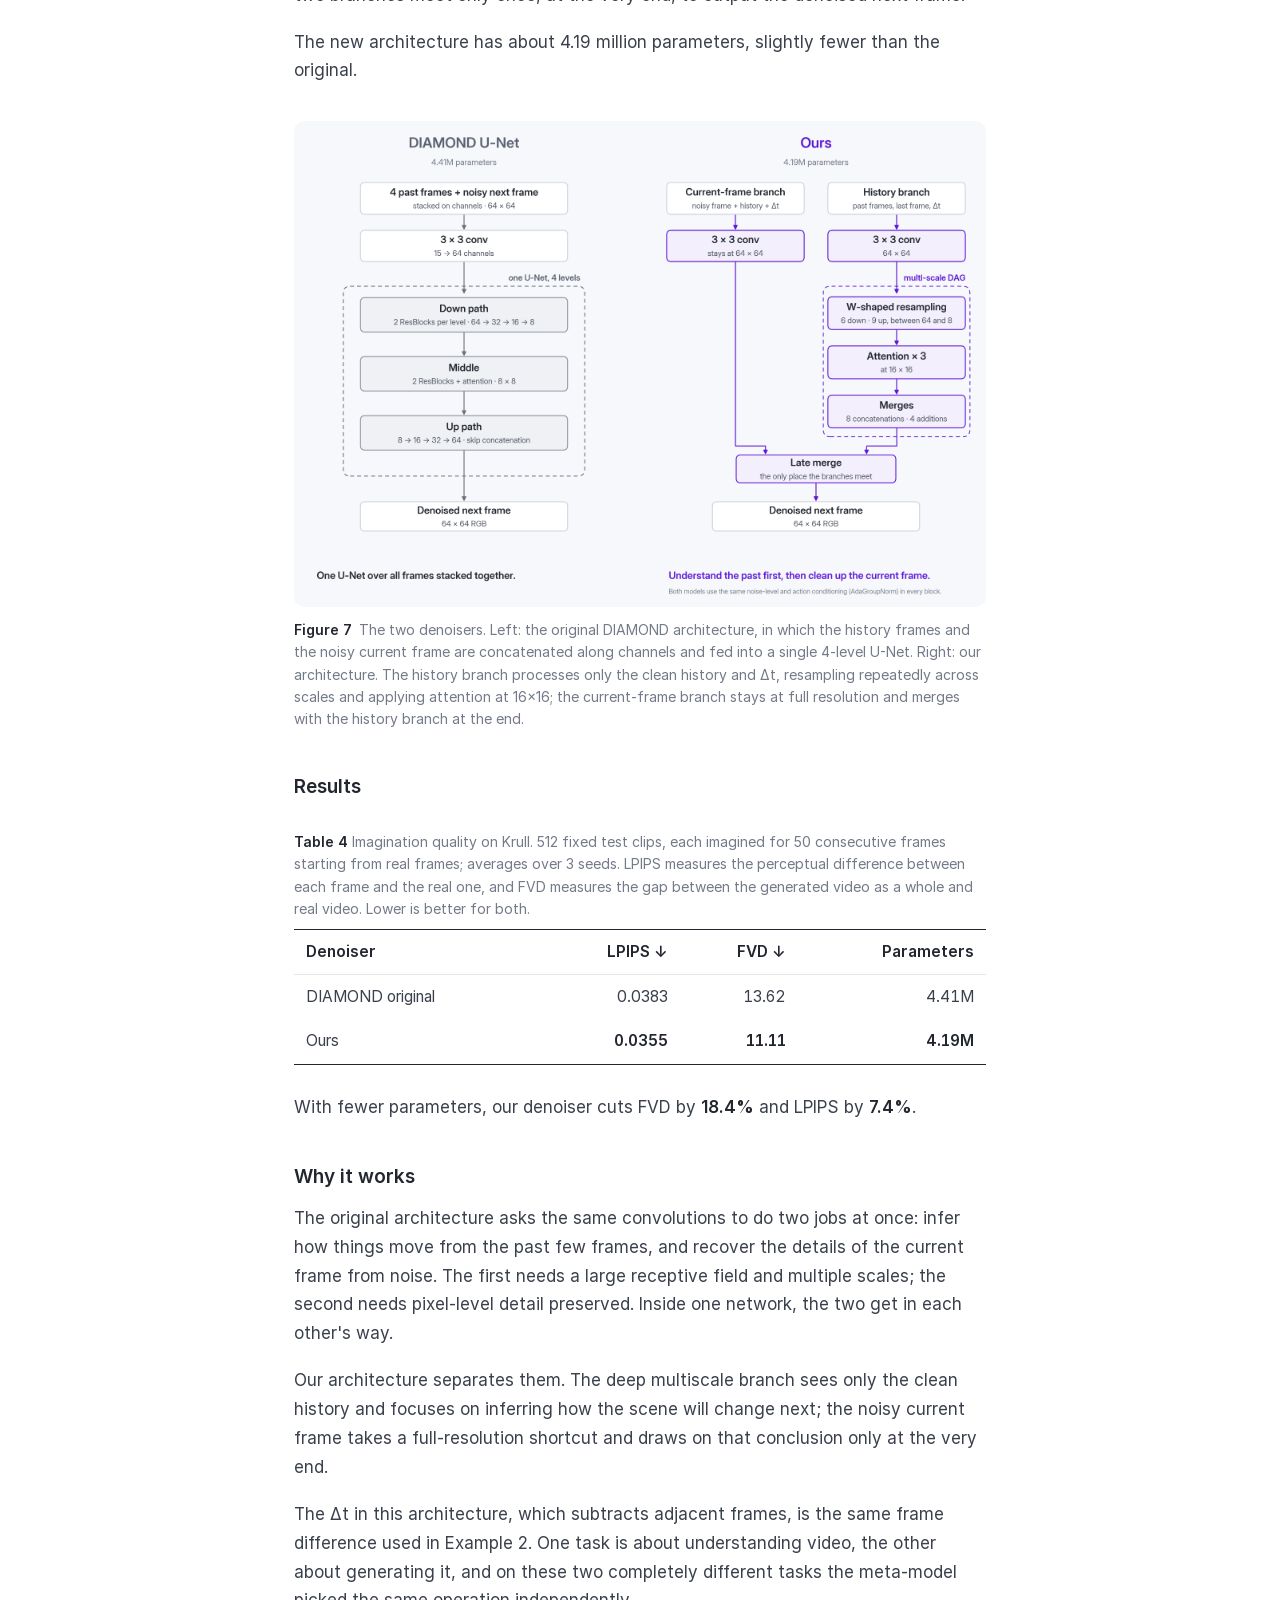
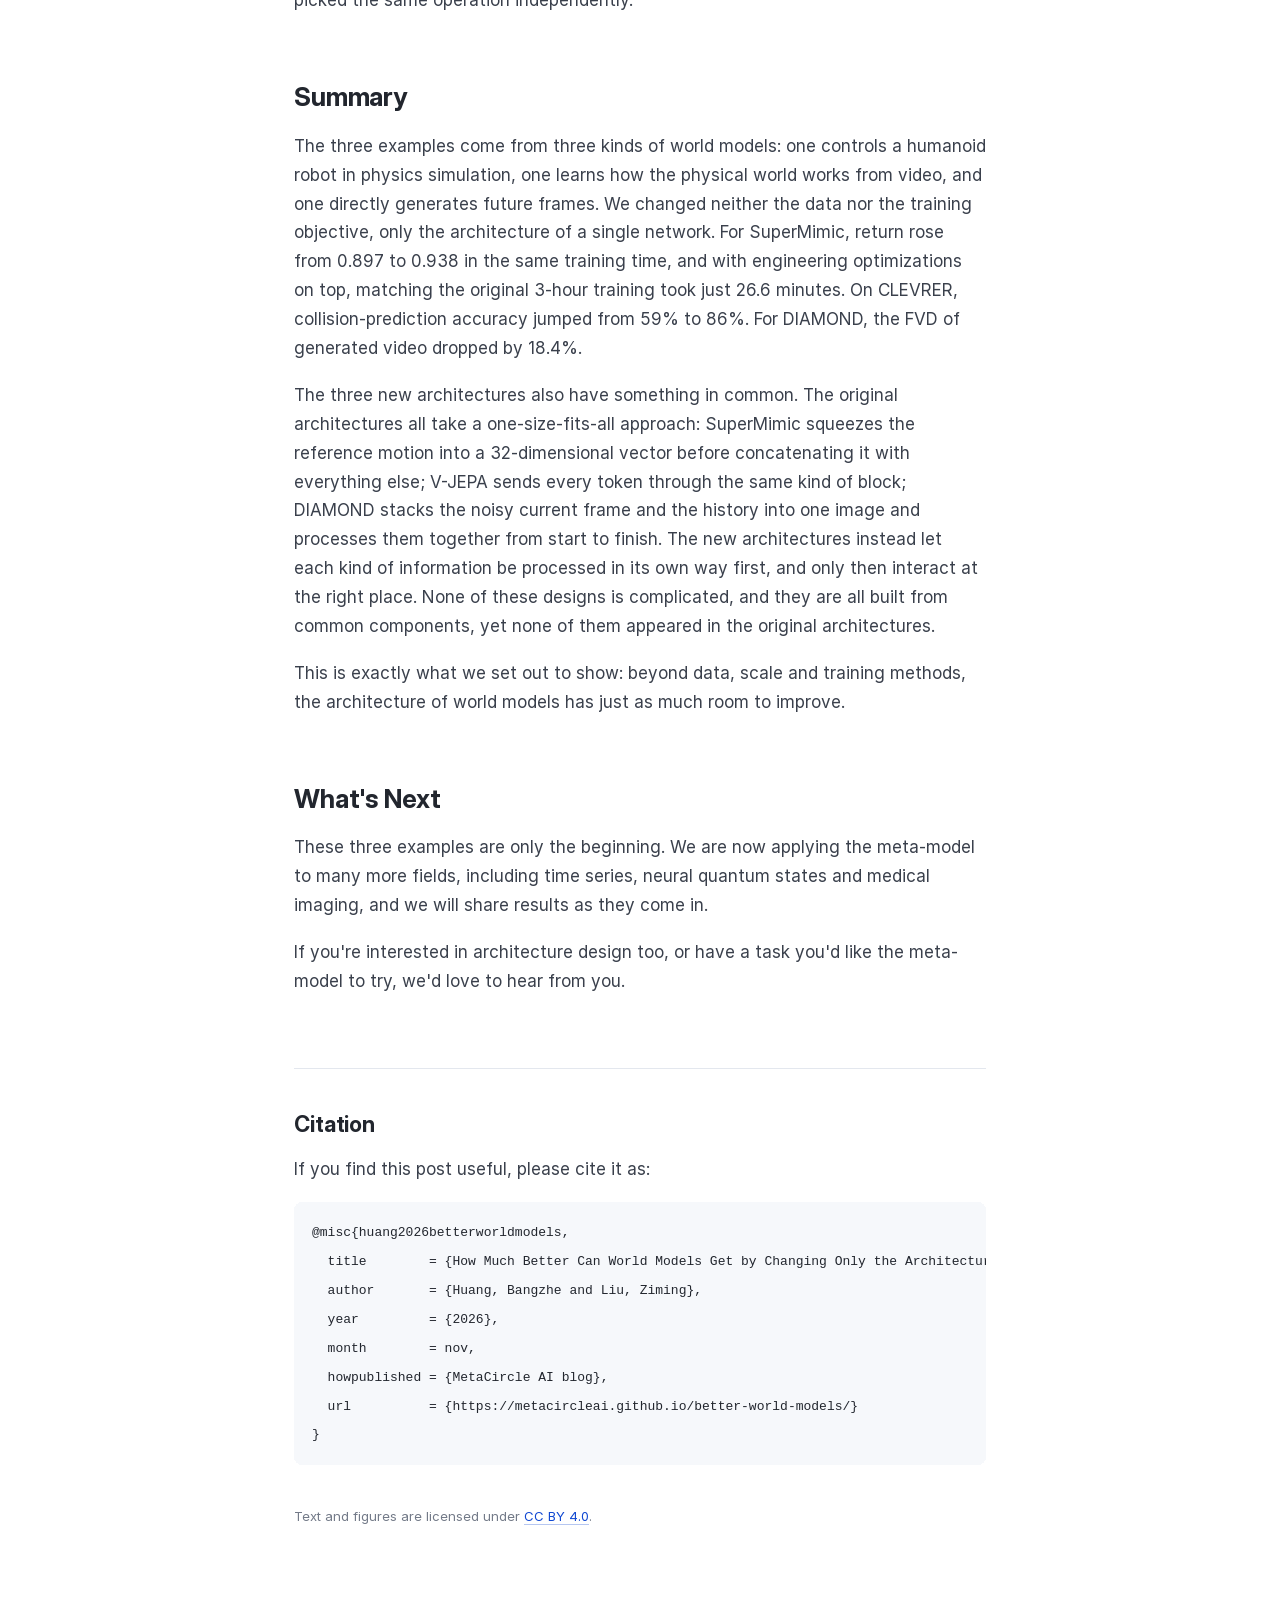
==== commit b3422cc0: "Align repository layout: add .gitignore and requirements.txt, rename hero figure" ====
--- a/index.html
+++ b/index.html
@@ -27,7 +27,7 @@
 <p class="affils"><span><sup>1</sup> MetaCircle AI</span><span><sup>2</sup> College of AI, Tsinghua University</span><span><sup>3</sup> Department of Physics, Fudan University</span></p>
 </header>
 <p>Most world models fall into three categories. Some learn the dynamics of an environment and use them to train embodied control policies, some learn how the physical world works from video, and some directly generate future frames. We picked one representative of each kind and changed nothing but its network architecture. On average, performance improved by <strong>49.6%</strong>.</p>
-<figure class="fig wide"><picture><source media="(max-width: 900px)" srcset="figures/m/hero_cards_v1_3200.jpg"><img src="figures/hero_cards_v1_3200.png" alt="Figure 1" decoding="async"></picture><figcaption><b>Figure 1</b>&ensp;Three kinds of world models; only the architecture changes. Left: SuperMimic humanoid motion tracking. On the same motion (dodging sideways mid-run, then spinning 270° and running on), the original architecture falls halfway through, while ours completes the whole clip; matching SuperMimic&#x27;s 3-hour training takes just 26.6 minutes on a single GPU. Middle: collision prediction in CLEVRER&#x27;s 3D physics scenes, with accuracy rising from 59% to 86%. Right: how DIAMOND generates video. The denoising network produces the next frame from the past few frames and the action, then feeds it back in and keeps imagining from there; the lower the FVD, the closer the generated video is to real footage.</figcaption></figure>
+<figure class="fig wide"><picture><source media="(max-width: 900px)" srcset="figures/m/hero.jpg"><img src="figures/hero.png" alt="Figure 1" decoding="async"></picture><figcaption><b>Figure 1</b>&ensp;Three kinds of world models; only the architecture changes. Left: SuperMimic humanoid motion tracking. On the same motion (dodging sideways mid-run, then spinning 270° and running on), the original architecture falls halfway through, while ours completes the whole clip; matching SuperMimic&#x27;s 3-hour training takes just 26.6 minutes on a single GPU. Middle: collision prediction in CLEVRER&#x27;s 3D physics scenes, with accuracy rising from 59% to 86%. Right: how DIAMOND generates video. The denoising network produces the next frame from the past few frames and the action, then feeds it back in and keeps imagining from there; the lower the FVD, the closer the generated video is to real footage.</figcaption></figure>
 
 <p><strong>Control.</strong> <a target="_blank" rel="noopener" href="https://arxiv.org/abs/2610.28480">SuperMimic</a> trains humanoid robots with a differentiable world model, cutting <a target="_blank" rel="noopener" href="https://arxiv.org/abs/2511.07820">SONIC</a>'s 7 days on 128 GPUs to 3 hours on a single GPU. We redesigned its policy network and, together with some engineering optimizations, brought those 3 hours down to <strong>just 26.6 minutes</strong>.</p>
 <p><strong>Representation.</strong> <a target="_blank" rel="noopener" href="https://arxiv.org/abs/2404.08471">V-JEPA</a> is Meta's video world model: it learns how the physical world works from large amounts of unlabeled video by predicting the masked parts of a clip. On the 3D physics dataset <a target="_blank" rel="noopener" href="https://arxiv.org/abs/1910.01442">CLEVRER</a>, a better encoder architecture alone pushed collision-prediction accuracy from <strong>59%</strong> to <strong>86%</strong>.</p>
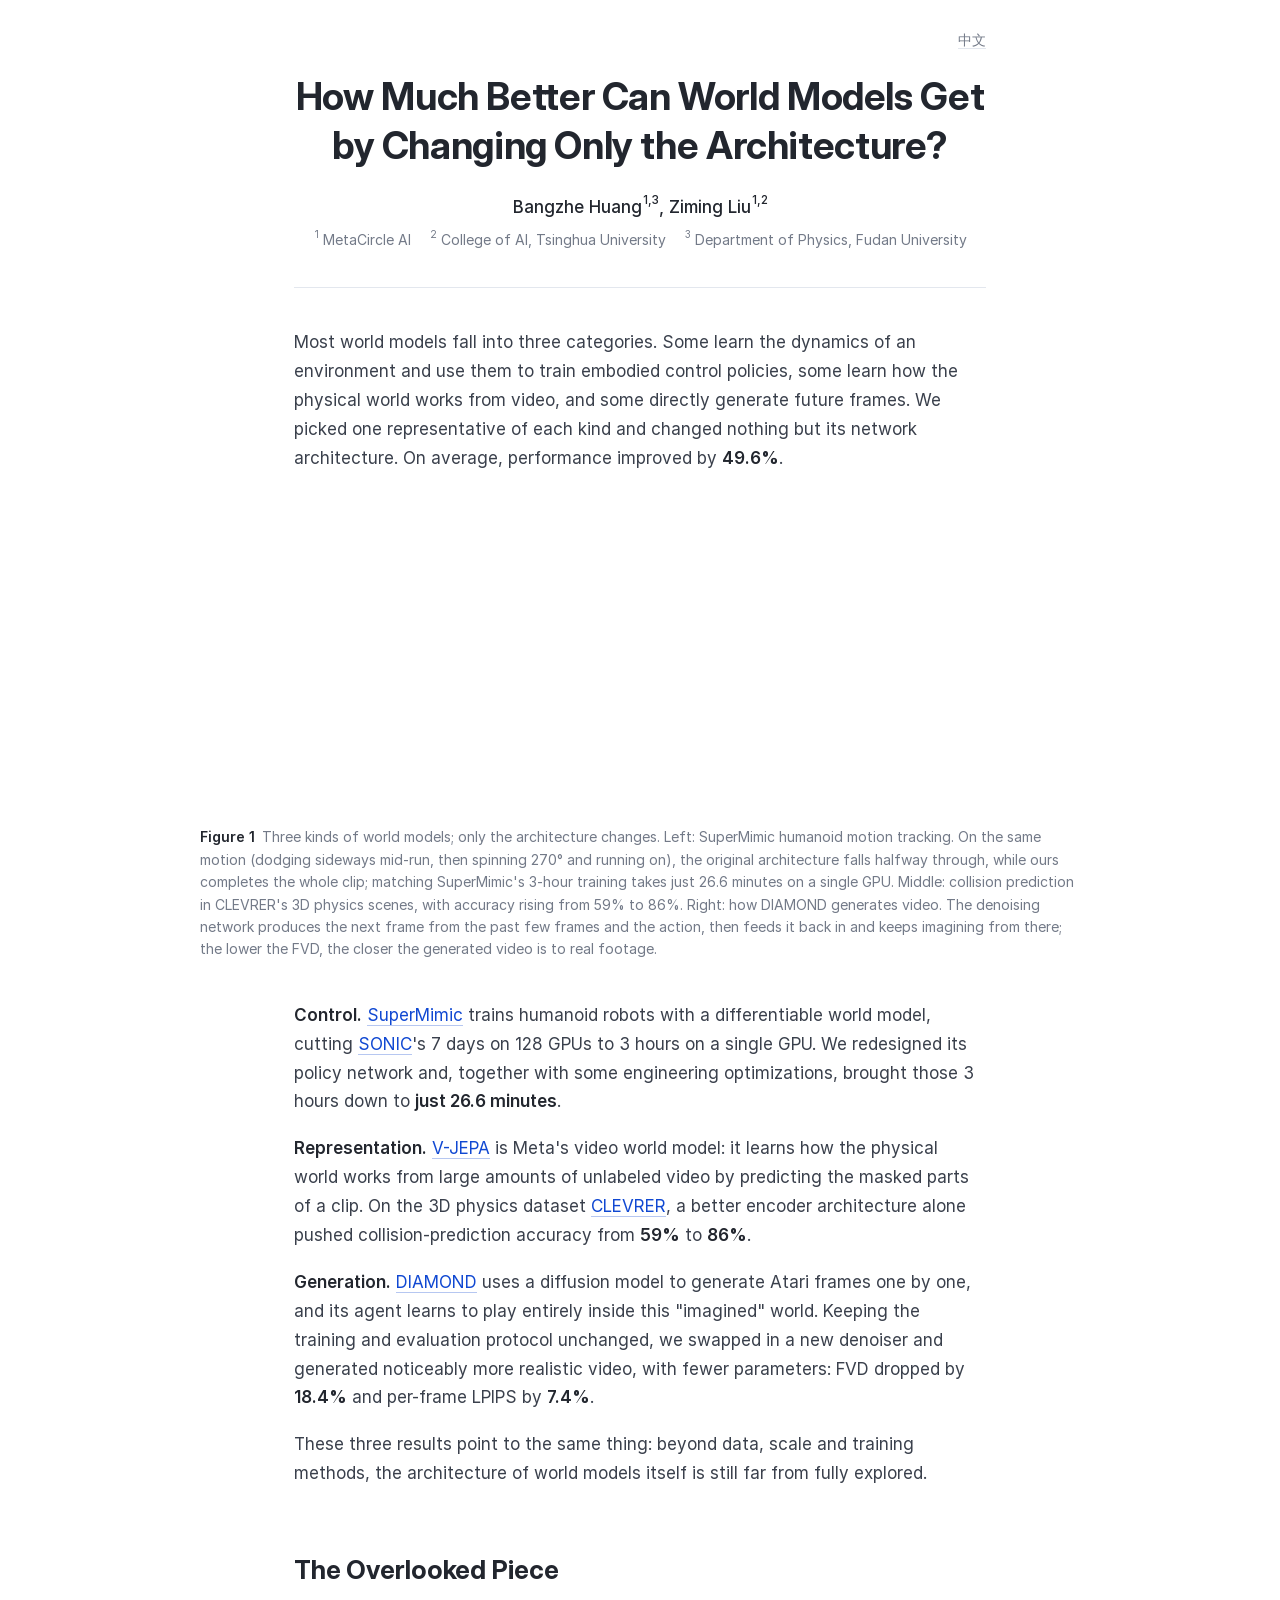
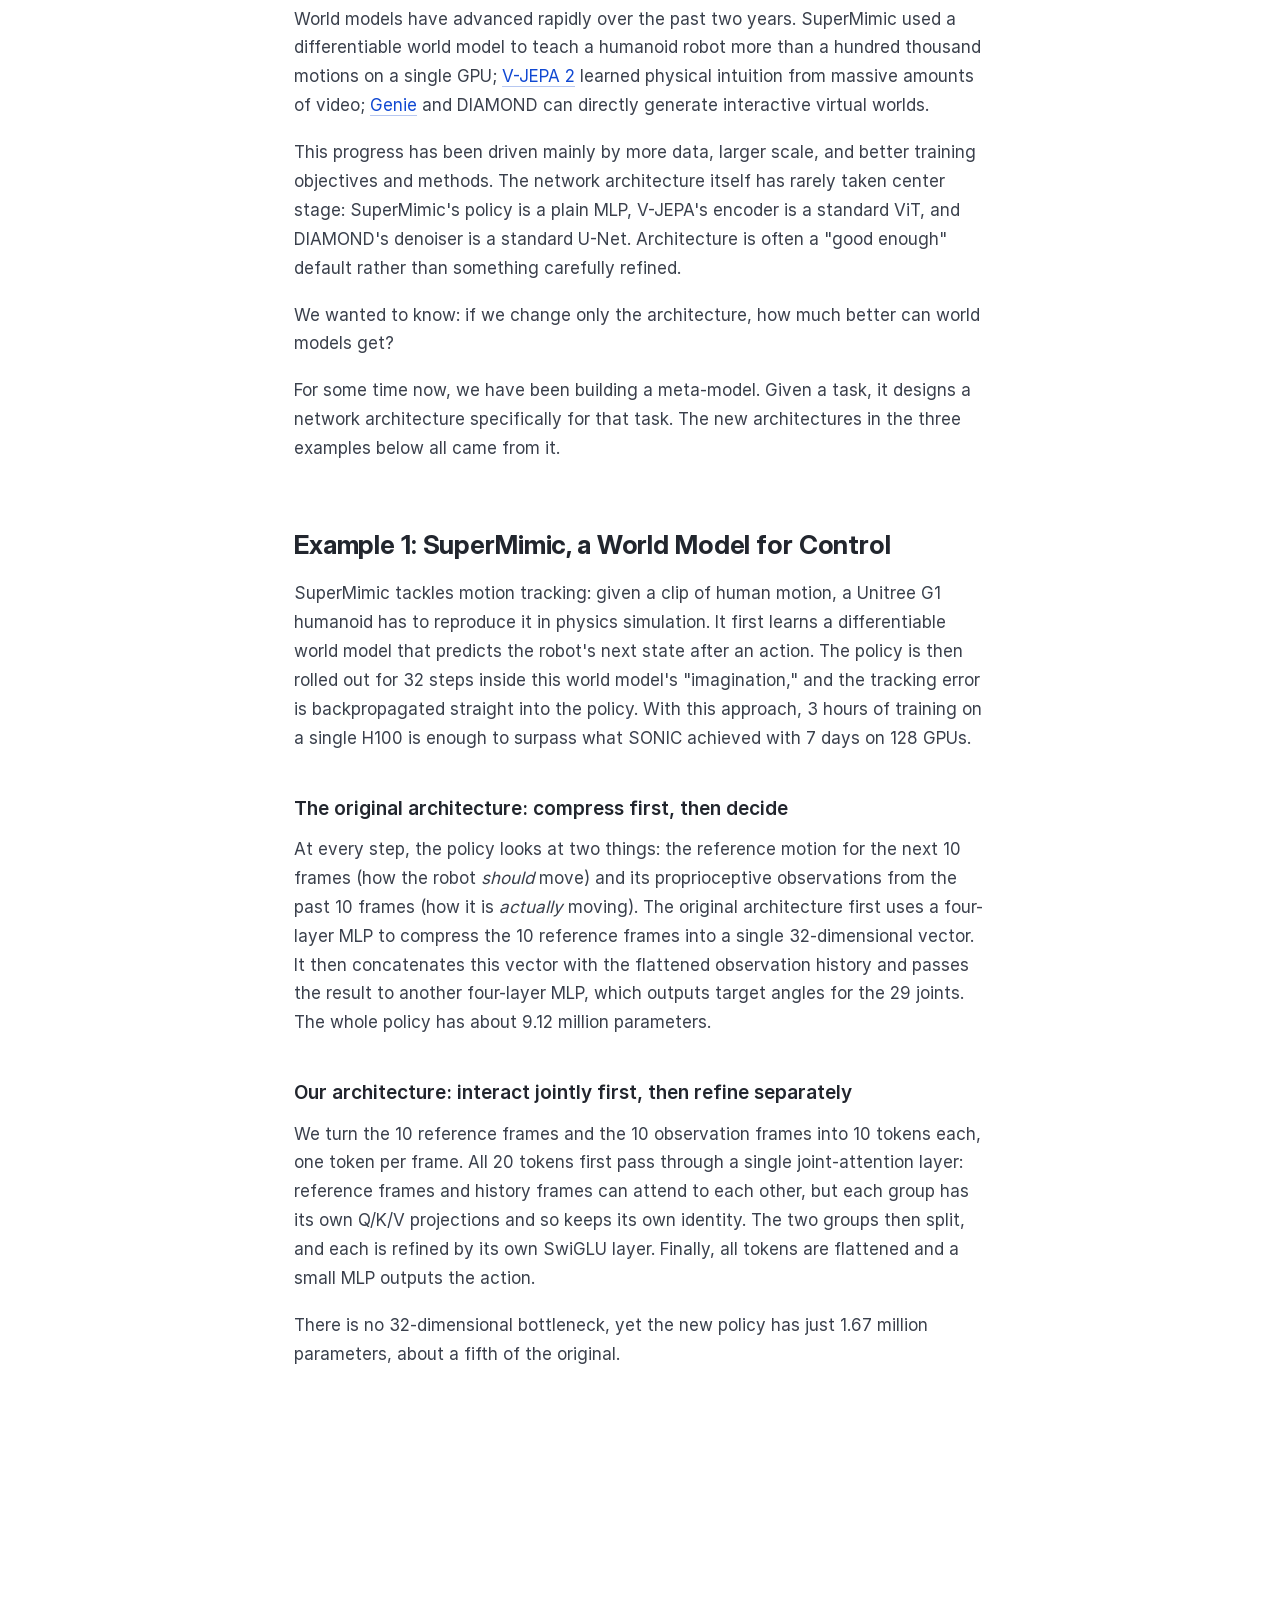
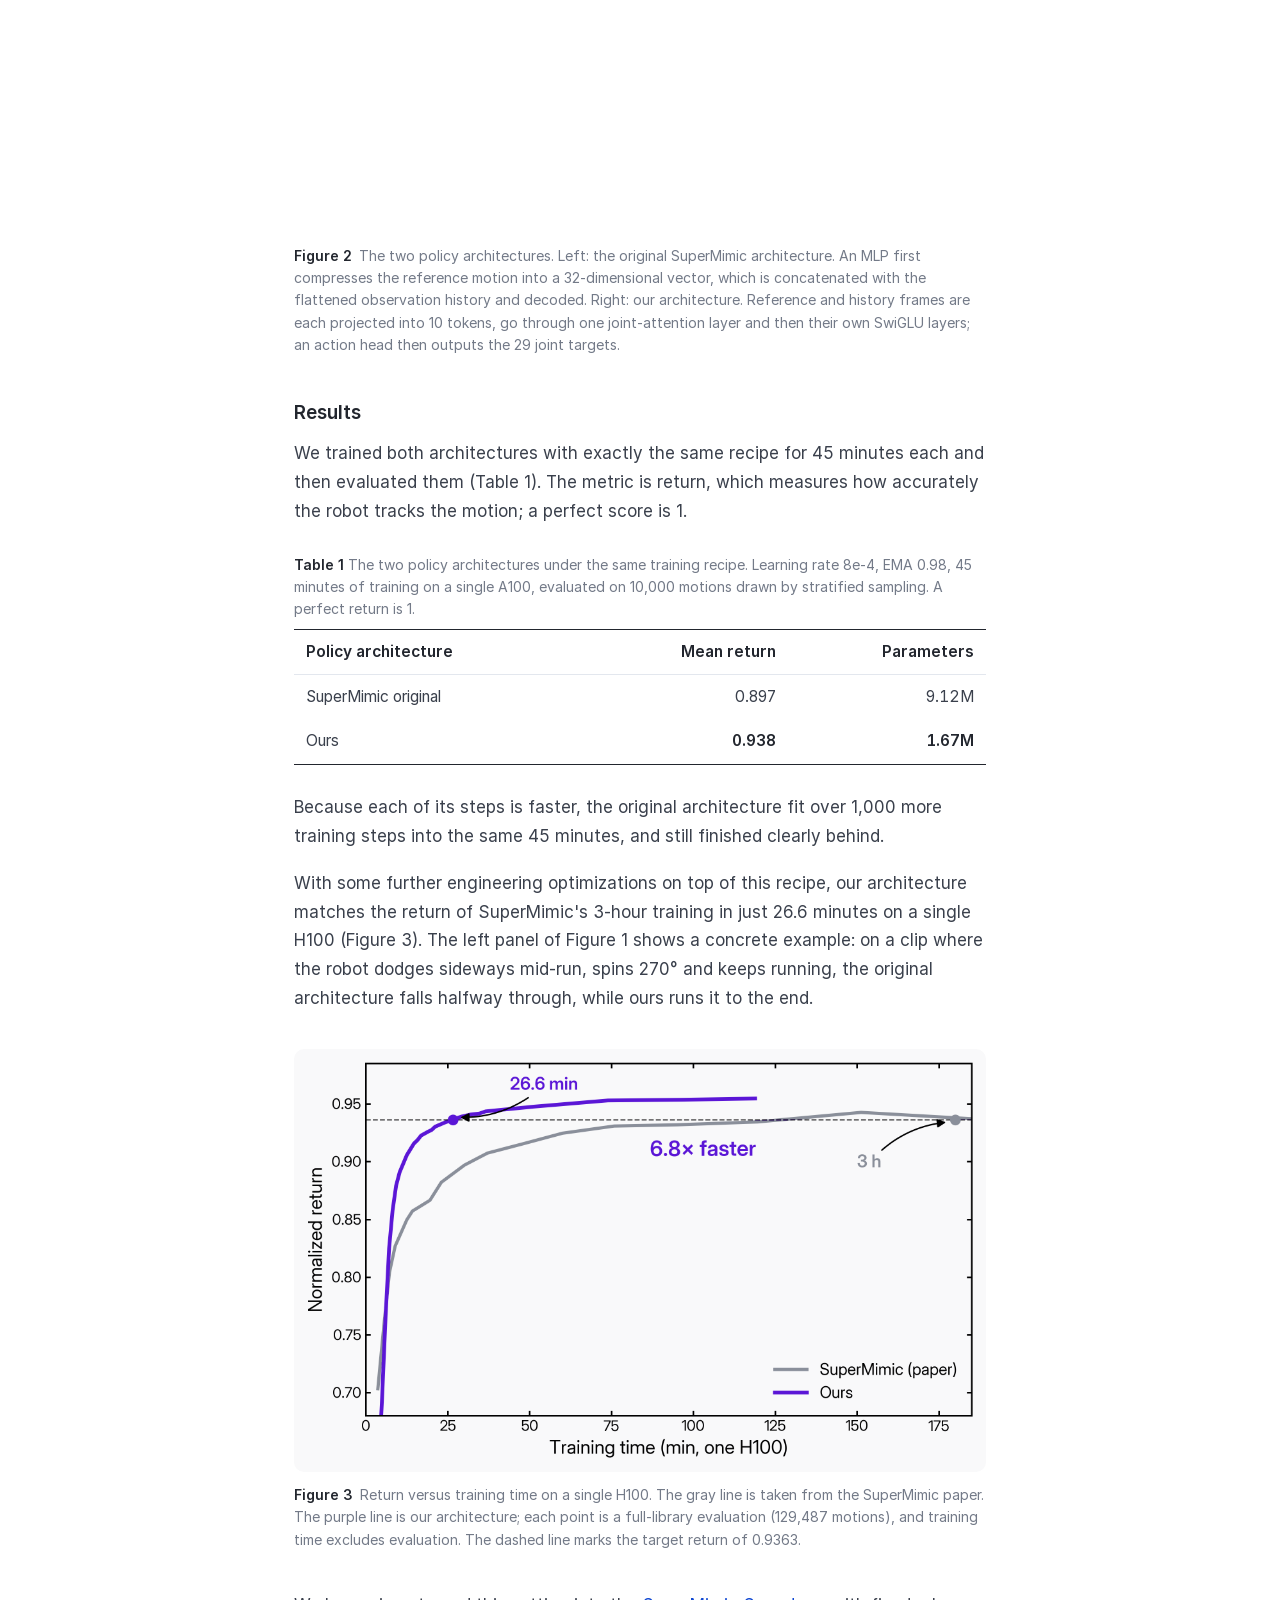
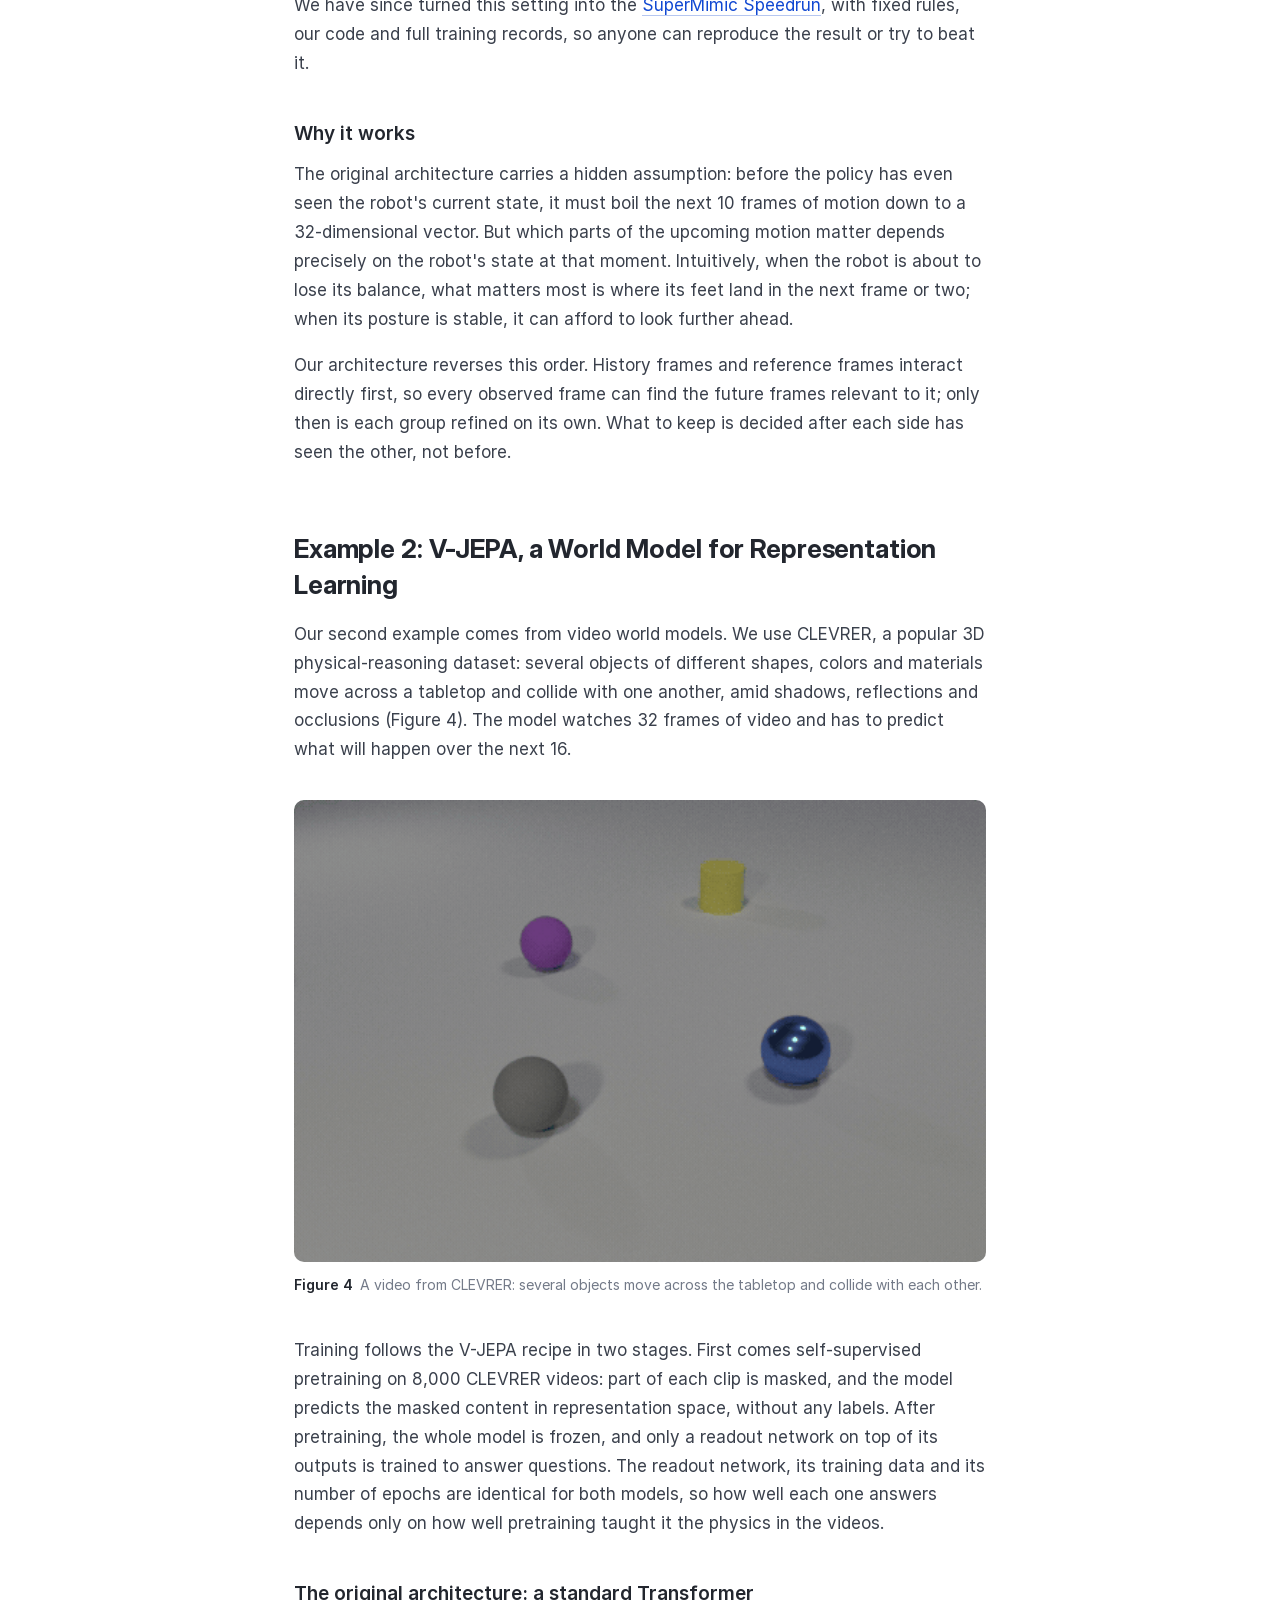
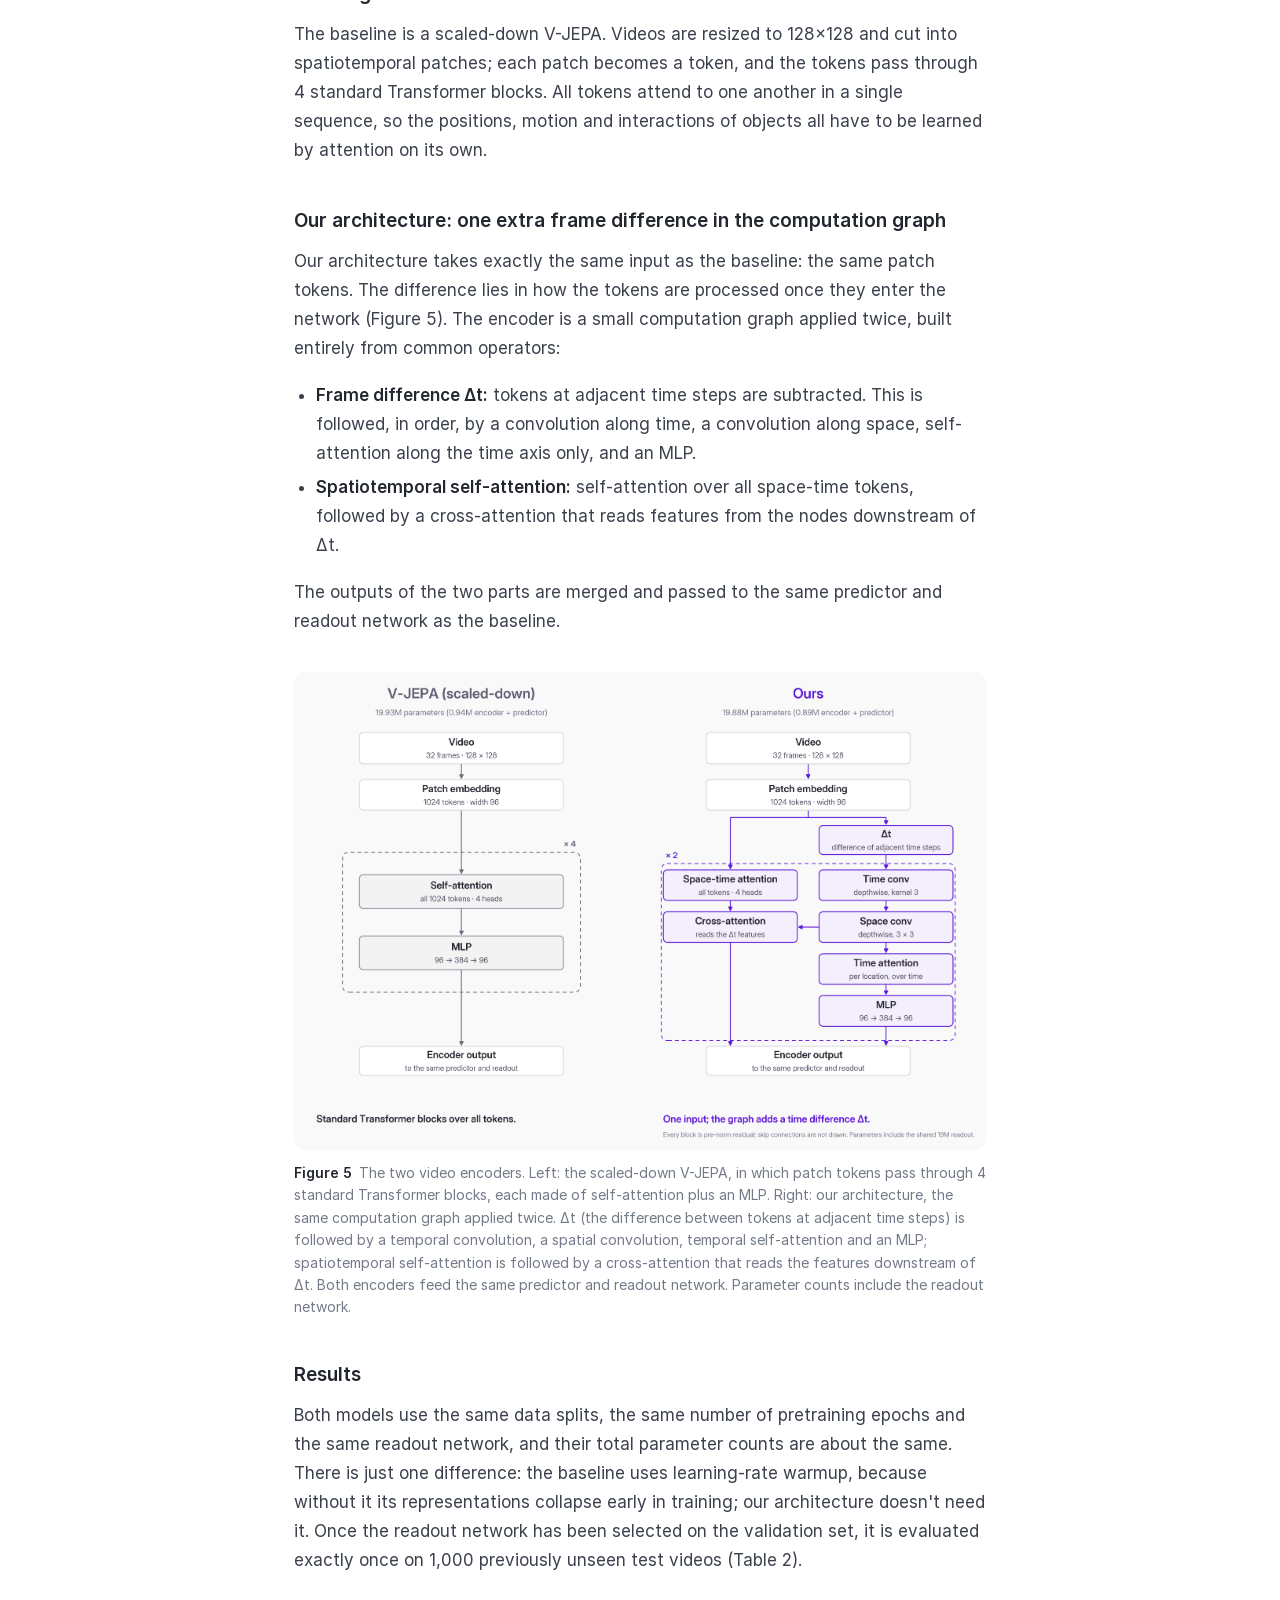
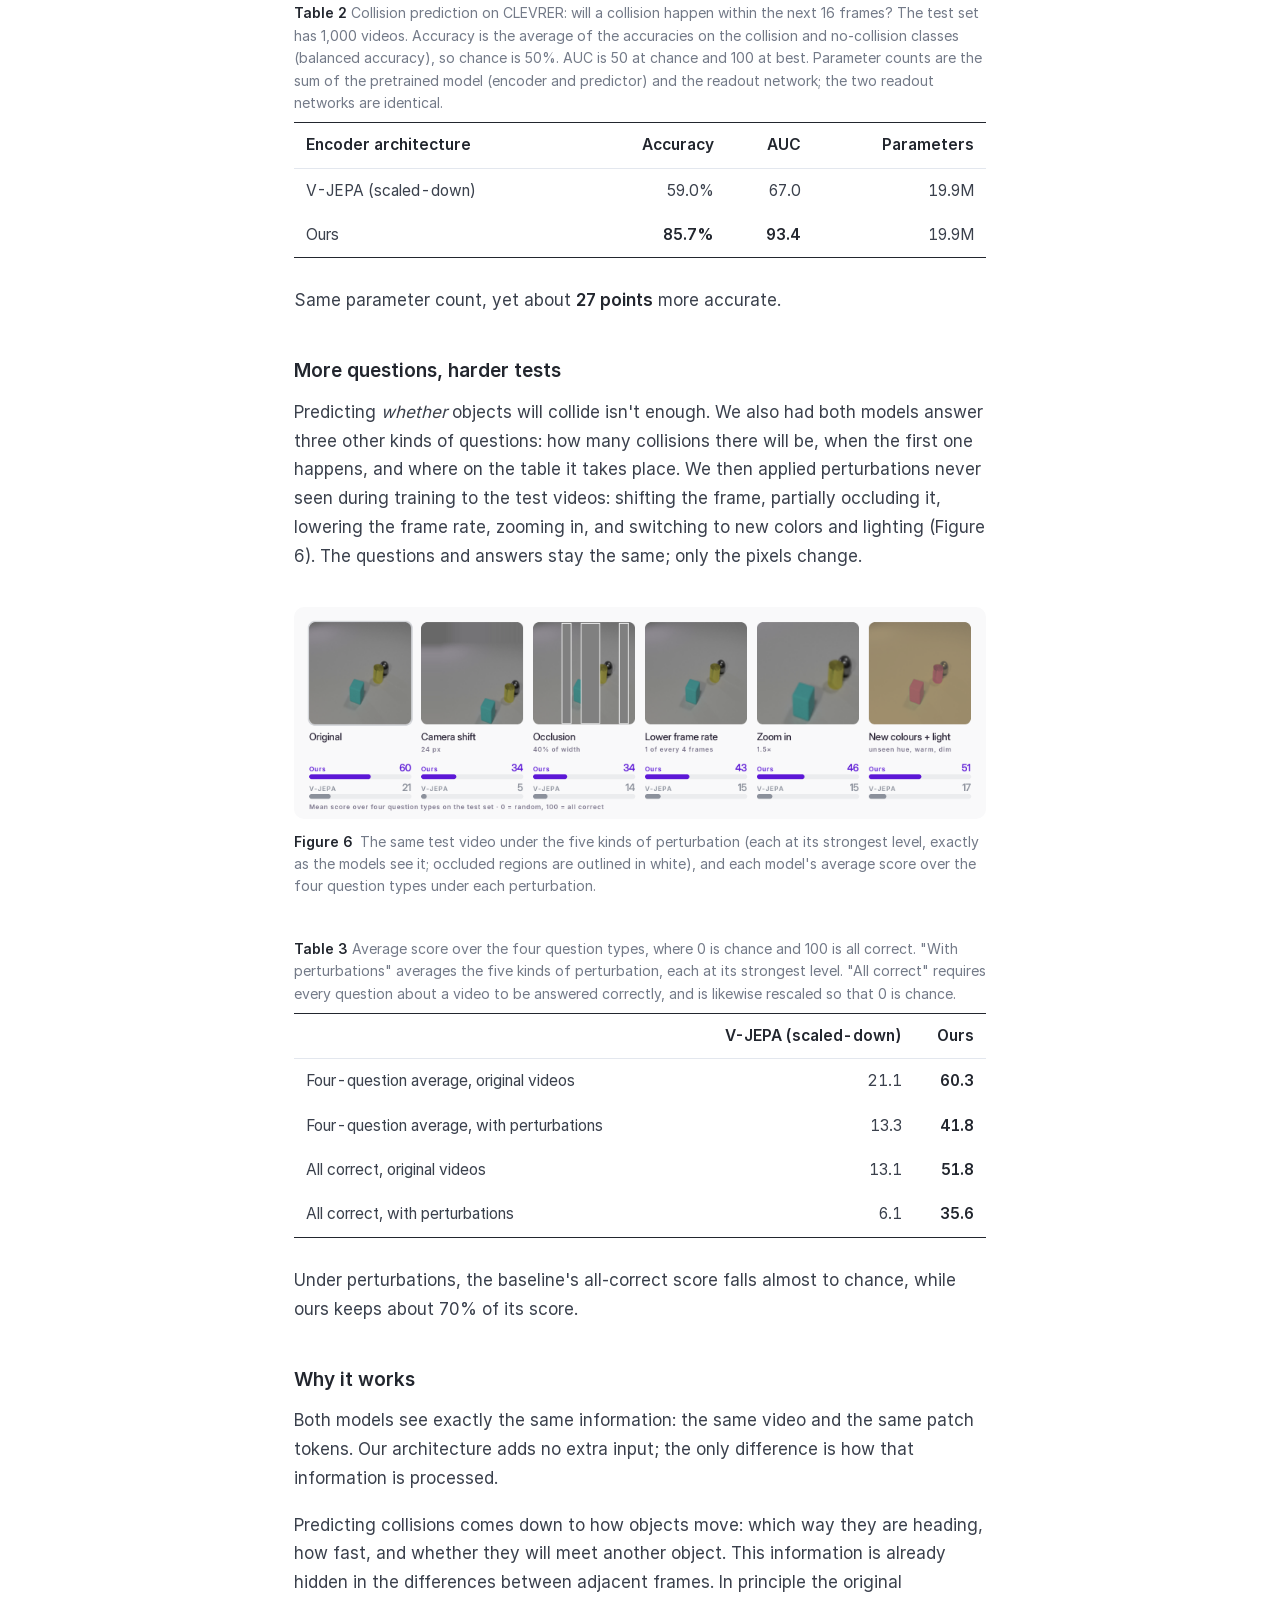
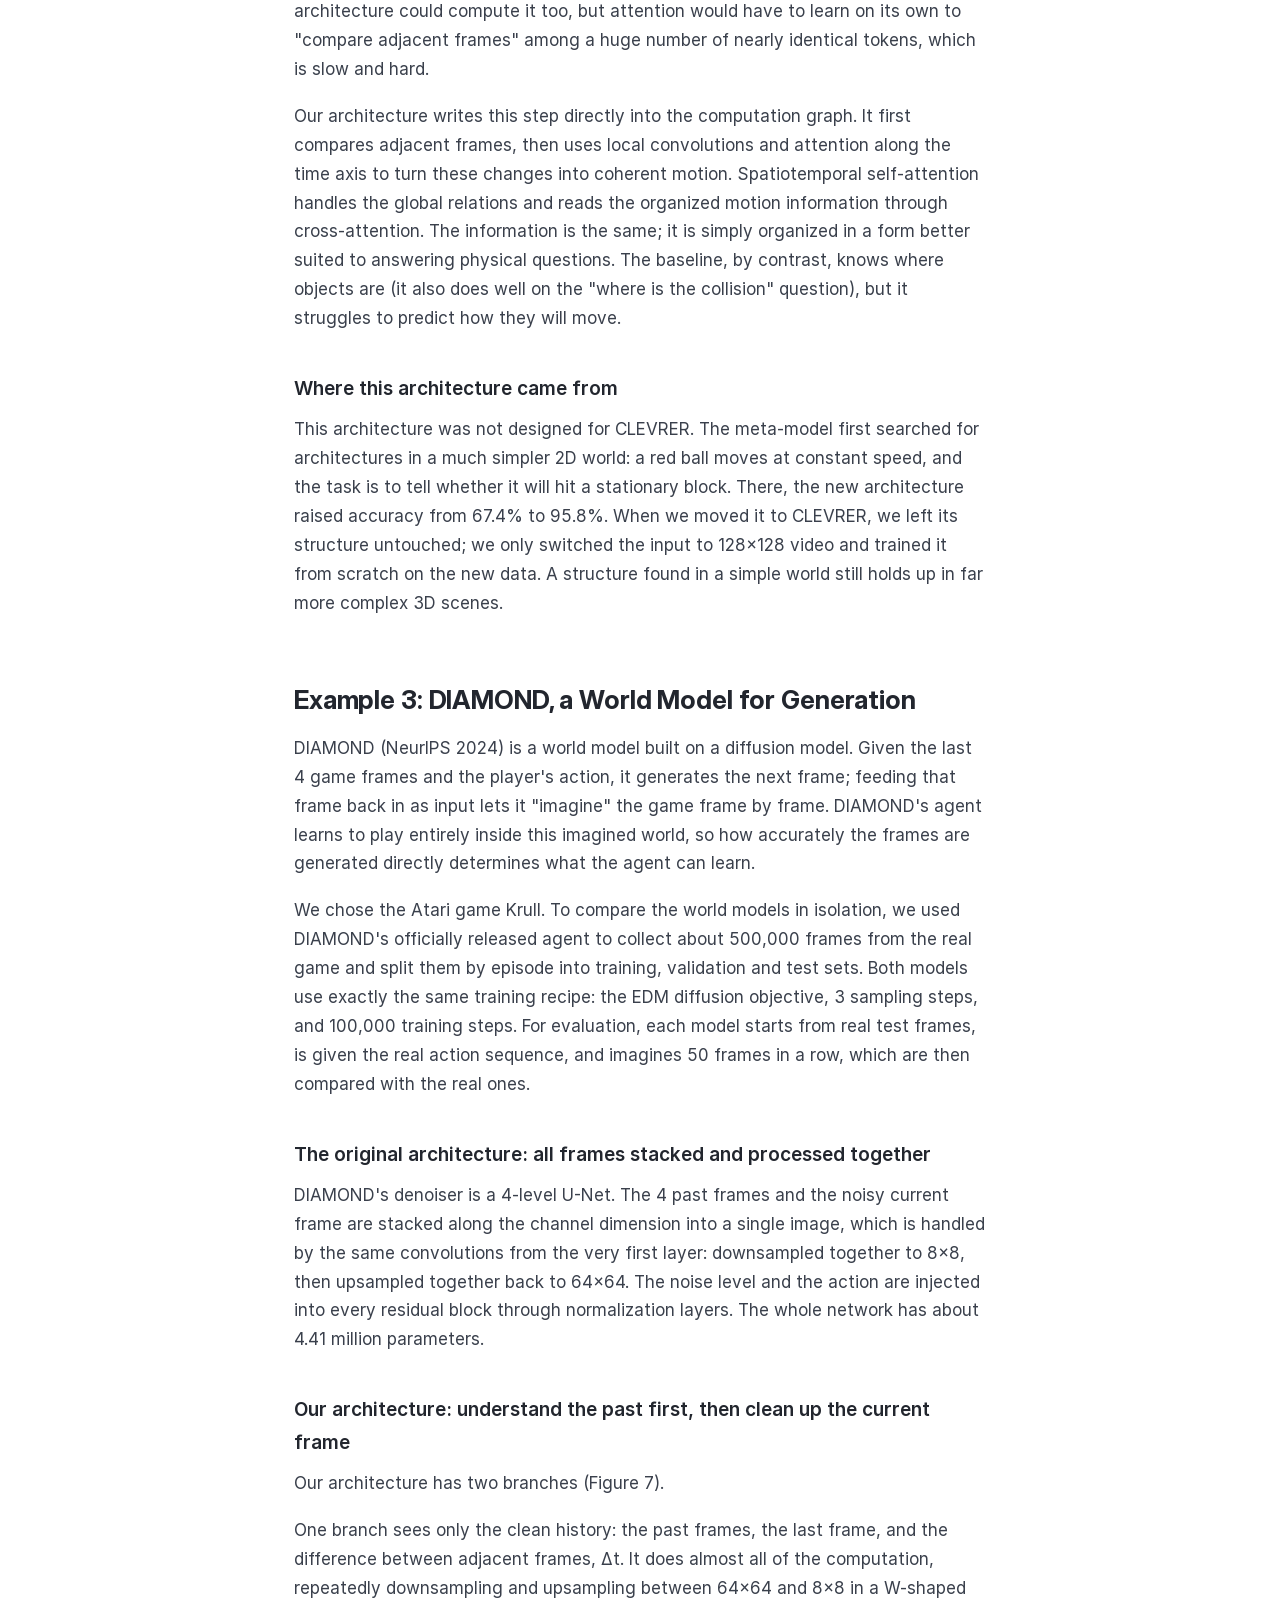
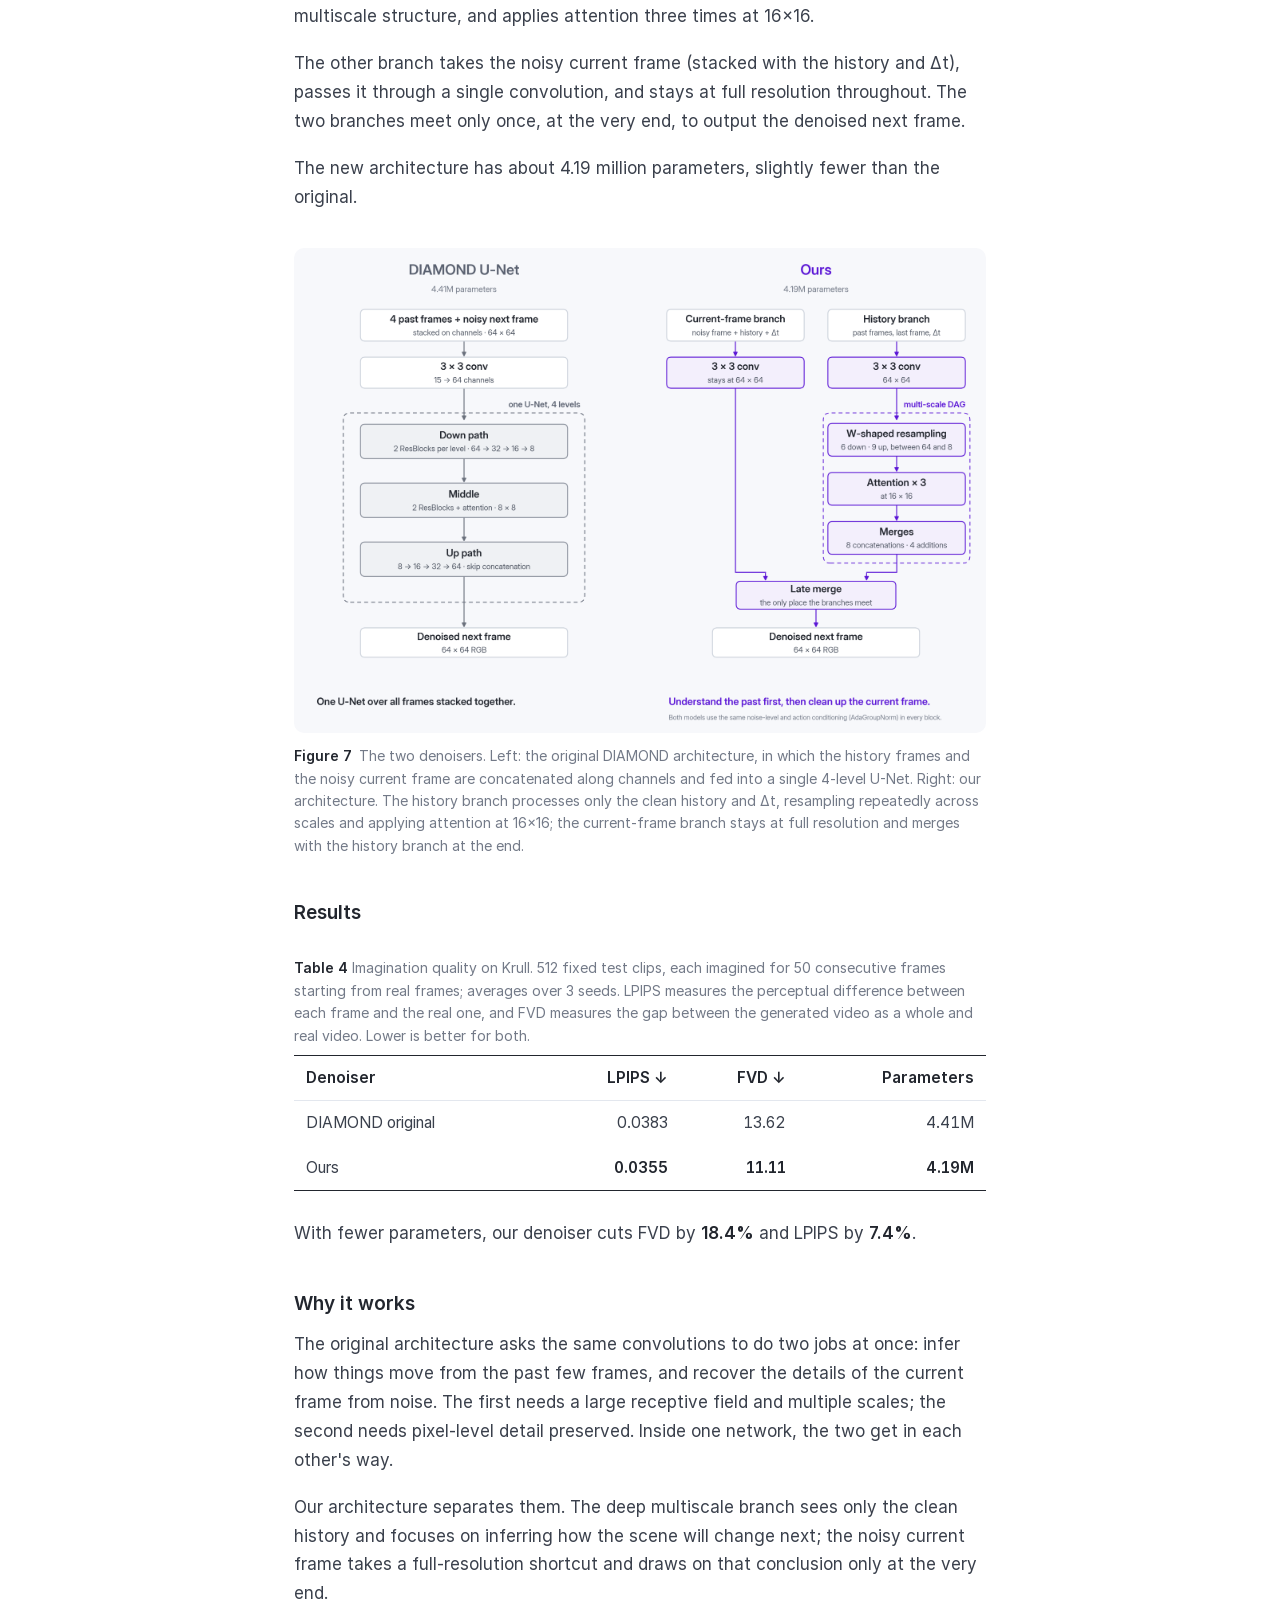
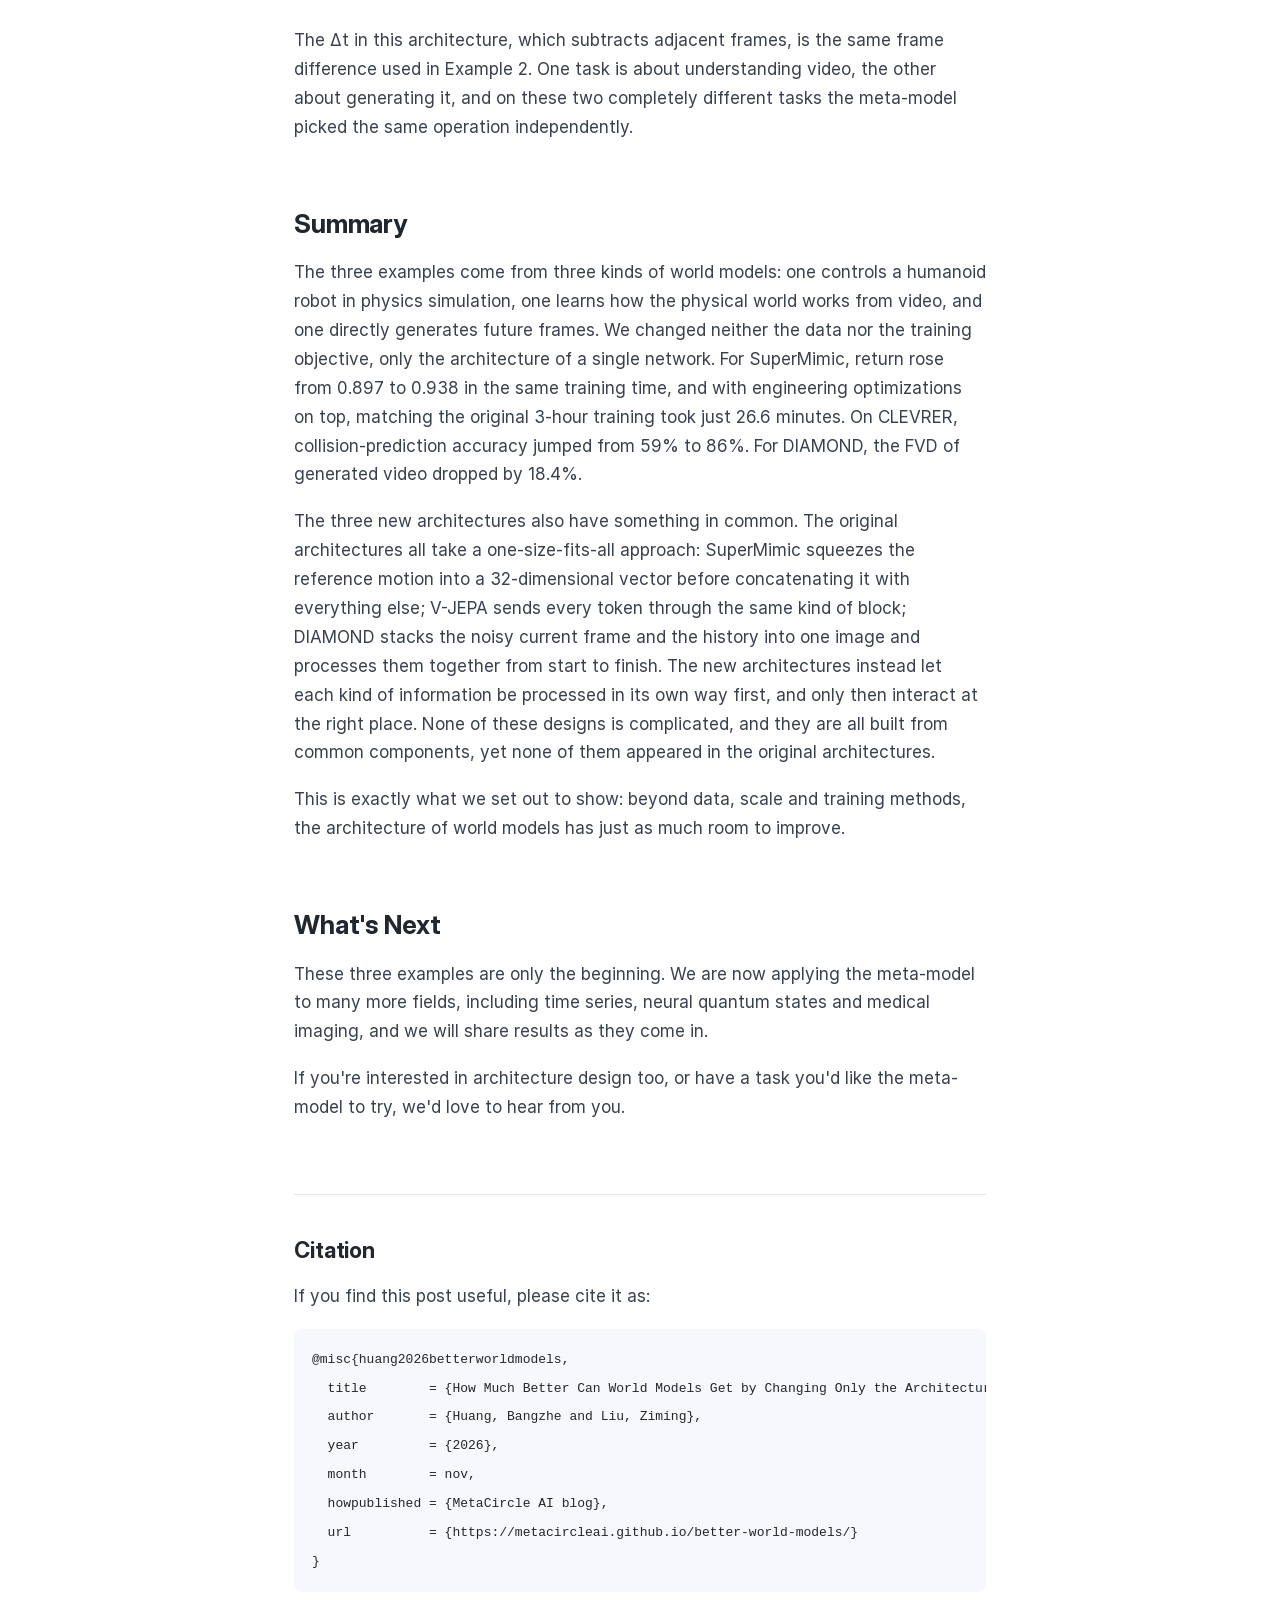
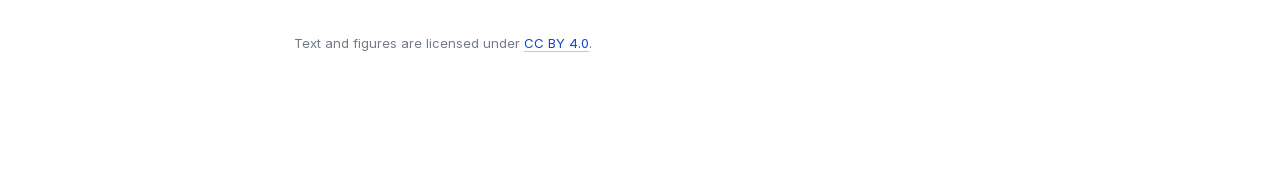
==== commit 504aa15f: "Link the SuperMimic Speedrun from the control example" ====
--- a/index.html
+++ b/index.html
@@ -75,6 +75,7 @@
 <p>With some further engineering optimizations on top of this recipe, our architecture matches the return of SuperMimic's 3-hour training in just 26.6 minutes on a single H100 (Figure 3). The left panel of Figure 1 shows a concrete example: on a clip where the robot dodges sideways mid-run, spins 270° and keeps running, the original architecture falls halfway through, while ours runs it to the end.</p>
 <figure class="fig"><picture><source media="(max-width: 900px)" srcset="figures/m/supermimic_speed_curve.jpg"><img src="figures/supermimic_speed_curve.png" alt="Figure 3" loading="lazy" decoding="async"></picture><figcaption><b>Figure 3</b>&ensp;Return versus training time on a single H100. The gray line is taken from the SuperMimic paper. The purple line is our architecture; each point is a full-library evaluation (129,487 motions), and training time excludes evaluation. The dashed line marks the target return of 0.9363.</figcaption></figure>
 
+<p>We have since turned this setting into the <a target="_blank" rel="noopener" href="https://github.com/MetaCircleAI/supermimic-speedrun">SuperMimic Speedrun</a>, with fixed rules, our code and full training records, so anyone can reproduce the result or try to beat it.</p>
 <h3>Why it works</h3>
 <p>The original architecture carries a hidden assumption: before the policy has even seen the robot's current state, it must boil the next 10 frames of motion down to a 32-dimensional vector. But which parts of the upcoming motion matter depends precisely on the robot's state at that moment. Intuitively, when the robot is about to lose its balance, what matters most is where its feet land in the next frame or two; when its posture is stable, it can afford to look further ahead.</p>
 <p>Our architecture reverses this order. History frames and reference frames interact directly first, so every observed frame can find the future frames relevant to it; only then is each group refined on its own. What to keep is decided after each side has seen the other, not before.</p>
